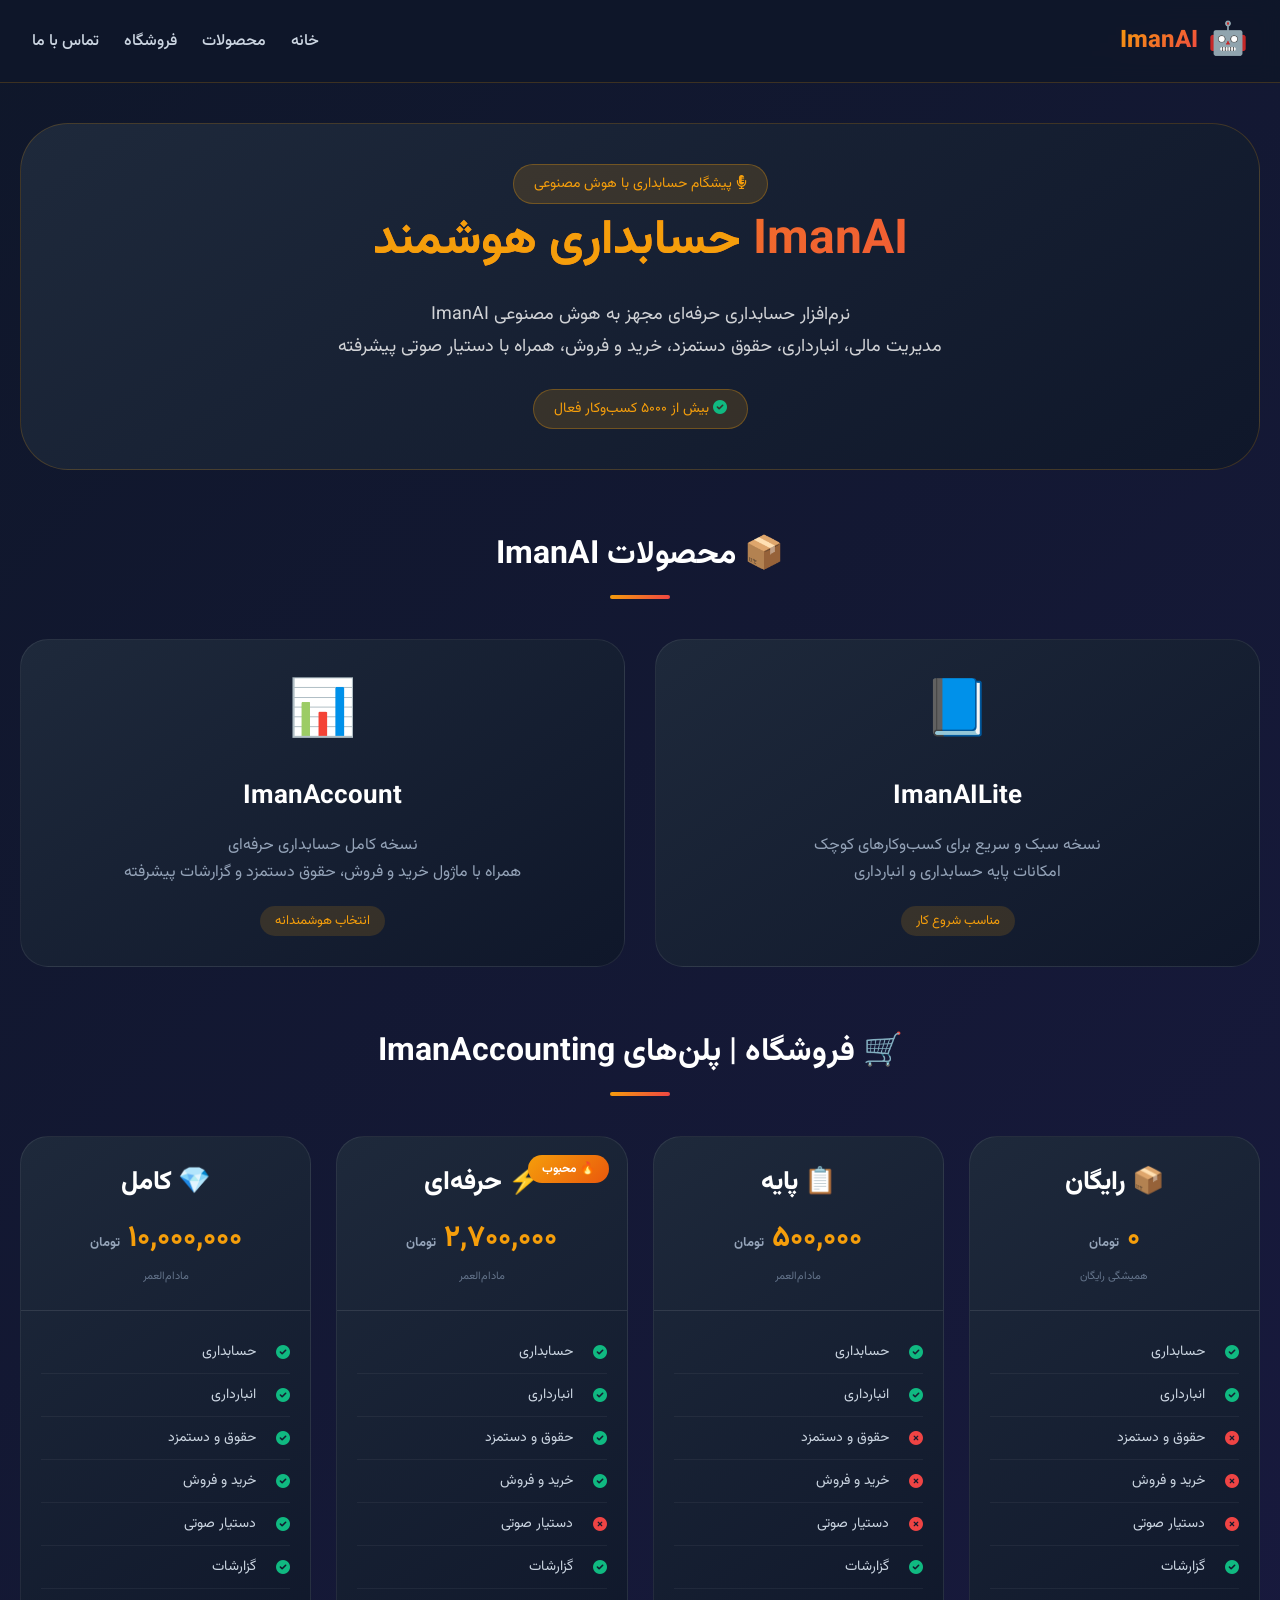
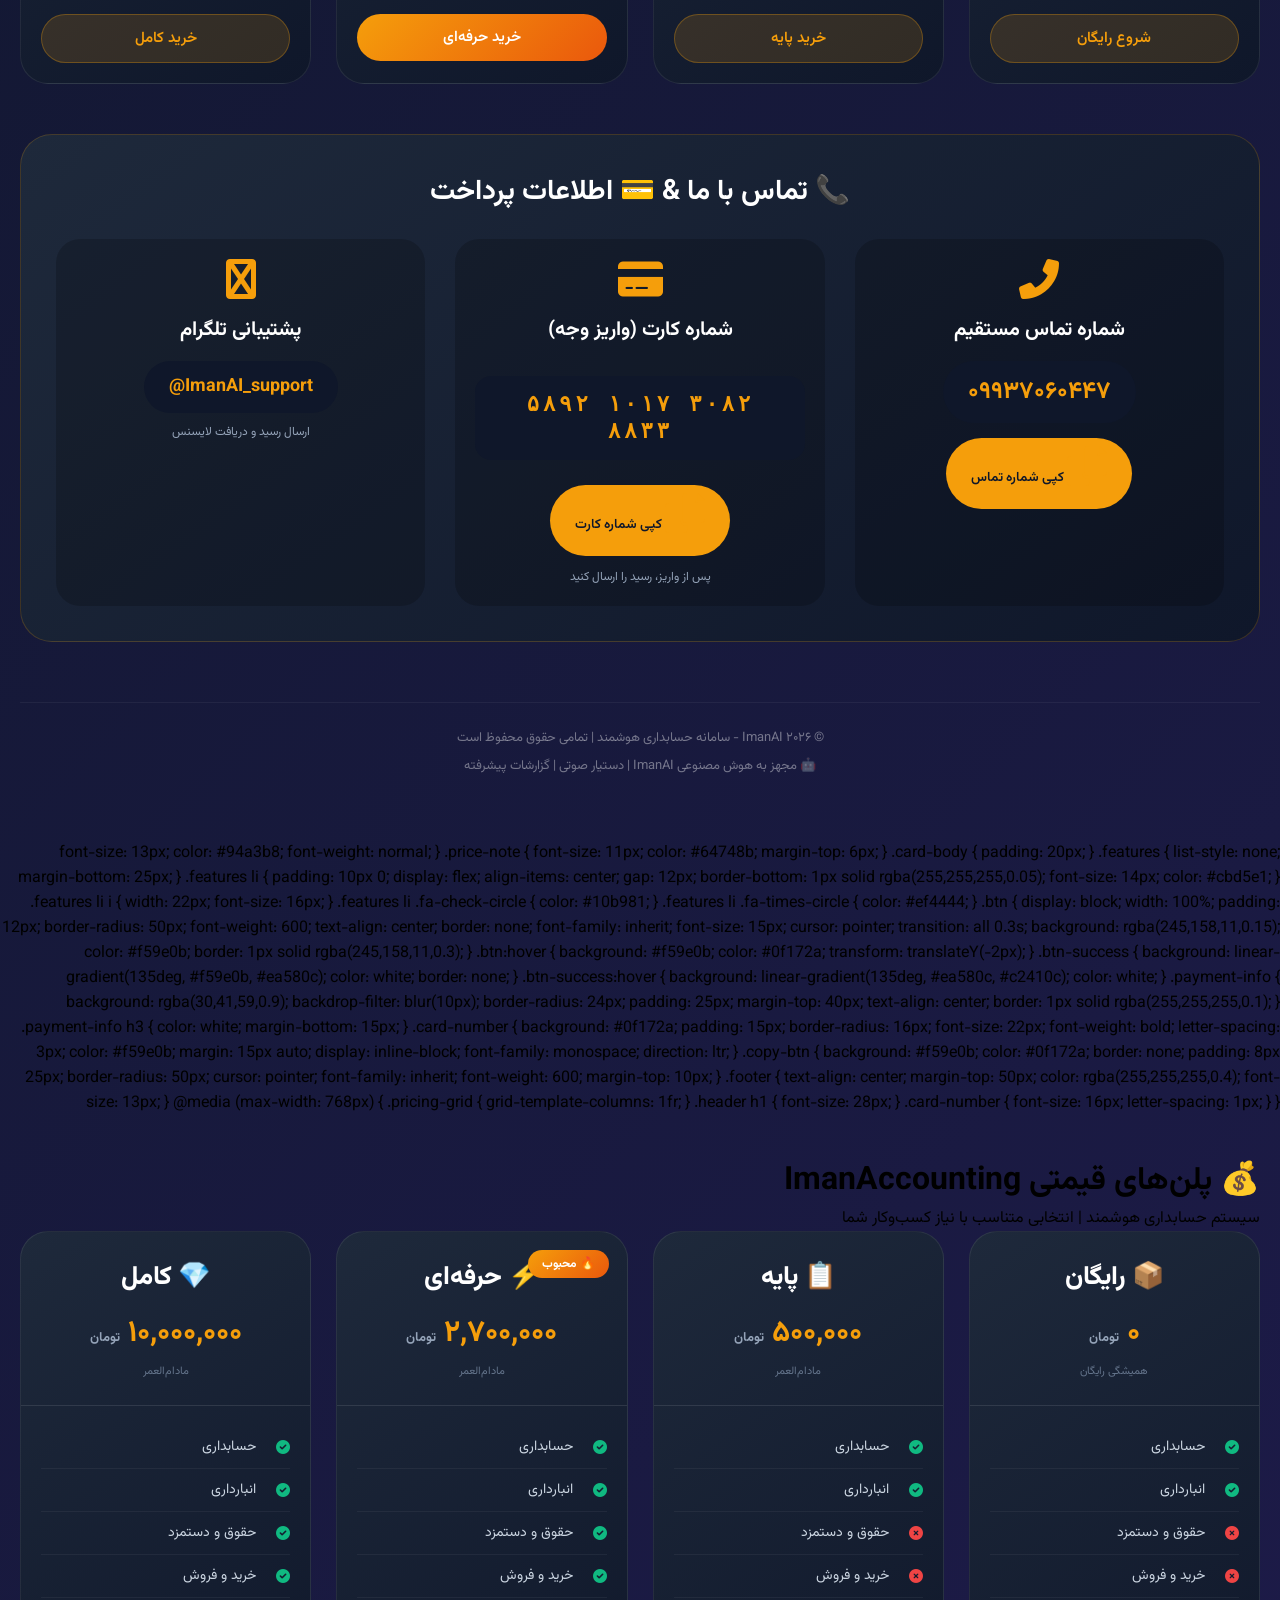
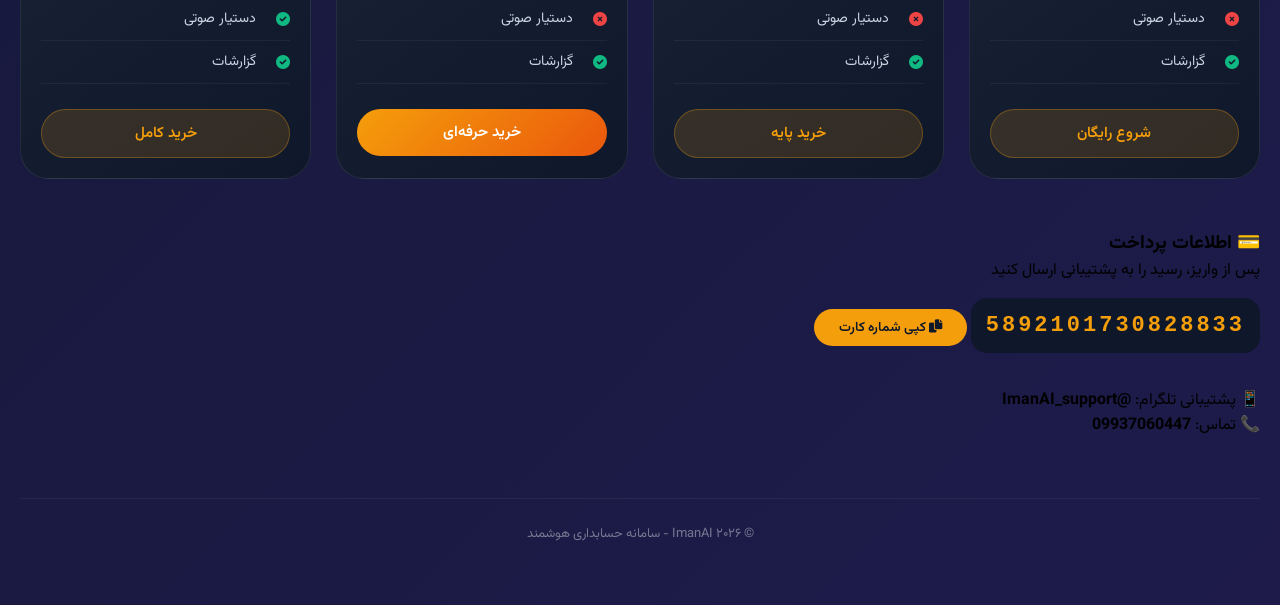
==== docs/index.html @ b2398c93 "Update index.html Signed-off-by: neonpresents01-beep <neonpresents01@gmail.com>" ====
<!DOCTYPE html>
<html lang="fa" dir="rtl">
<head>
    <meta charset="UTF-8">
    <meta name="viewport" content="width=device-width, initial-scale=1.0, user-scalable=yes">
    <title>ImanAI | حسابداری هوشمند با هوش مصنوعی</title>
    <link href="https://fonts.googleapis.com/css2?family=Vazirmatn:wght@300;400;500;700;900&display=swap" rel="stylesheet">
    <link rel="stylesheet" href="https://cdnjs.cloudflare.com/ajax/libs/font-awesome/6.0.0/css/all.min.css">
    <style>
        * {
            margin: 0;
            padding: 0;
            box-sizing: border-box;
        }

        body {
            font-family: 'Vazirmatn', sans-serif;
            background: linear-gradient(135deg, #0f172a 0%, #1e1b4b 100%);
            min-height: 100vh;
            padding: 0;
        }

        /* نوار ناوبری */
        .navbar {
            background: rgba(15, 23, 42, 0.95);
            backdrop-filter: blur(10px);
            padding: 16px 32px;
            position: sticky;
            top: 0;
            z-index: 1000;
            border-bottom: 1px solid rgba(245, 158, 11, 0.2);
        }

        .nav-container {
            max-width: 1300px;
            margin: 0 auto;
            display: flex;
            justify-content: space-between;
            align-items: center;
            flex-wrap: wrap;
            gap: 15px;
        }

        .logo-area {
            display: flex;
            align-items: center;
            gap: 10px;
        }

        .logo-icon {
            font-size: 32px;
        }

        .logo-text {
            font-size: 24px;
            font-weight: 800;
            background: linear-gradient(135deg, #f59e0b, #ef4444);
            -webkit-background-clip: text;
            background-clip: text;
            color: transparent;
        }

        .nav-links {
            display: flex;
            gap: 25px;
            flex-wrap: wrap;
        }

        .nav-links a {
            color: #cbd5e1;
            text-decoration: none;
            font-weight: 500;
            transition: 0.3s;
        }

        .nav-links a:hover {
            color: #f59e0b;
        }

        .container {
            max-width: 1300px;
            margin: 0 auto;
            padding: 40px 20px;
        }

        /* بخش معرفی */
        .hero {
            text-align: center;
            margin-bottom: 60px;
            padding: 40px 20px;
            background: linear-gradient(145deg, #1e293b, #0f172a);
            border-radius: 48px;
            border: 1px solid rgba(245, 158, 11, 0.2);
        }

        .hero h1 {
            font-size: 48px;
            background: linear-gradient(135deg, #f59e0b, #ef4444);
            -webkit-background-clip: text;
            background-clip: text;
            color: transparent;
            margin-bottom: 20px;
        }

        .hero p {
            color: rgba(255,255,255,0.8);
            font-size: 18px;
            max-width: 700px;
            margin: 0 auto 25px;
            line-height: 1.8;
        }

        .hero-badge {
            display: inline-block;
            background: rgba(245, 158, 11, 0.15);
            padding: 8px 20px;
            border-radius: 50px;
            color: #f59e0b;
            font-size: 14px;
            border: 1px solid rgba(245, 158, 11, 0.3);
        }

        /* عنوان بخش‌ها */
        .section-title {
            text-align: center;
            font-size: 32px;
            color: white;
            margin-bottom: 40px;
            position: relative;
        }

        .section-title:after {
            content: '';
            display: block;
            width: 60px;
            height: 4px;
            background: linear-gradient(135deg, #f59e0b, #ef4444);
            margin: 15px auto 0;
            border-radius: 4px;
        }

        /* محصولات */
        .products-grid {
            display: grid;
            grid-template-columns: repeat(auto-fit, minmax(300px, 1fr));
            gap: 30px;
            margin-bottom: 60px;
        }

        .product-card {
            background: linear-gradient(145deg, #1e293b, #0f172a);
            border-radius: 28px;
            padding: 30px;
            text-align: center;
            border: 1px solid rgba(255,255,255,0.08);
            transition: 0.3s;
        }

        .product-card:hover {
            transform: translateY(-5px);
            border-color: rgba(245, 158, 11, 0.3);
        }

        .product-icon {
            font-size: 55px;
            margin-bottom: 20px;
        }

        .product-card h3 {
            font-size: 26px;
            color: white;
            margin-bottom: 15px;
        }

        .product-card p {
            color: #94a3b8;
            line-height: 1.7;
            margin-bottom: 20px;
        }

        .product-tag {
            display: inline-block;
            background: rgba(245, 158, 11, 0.15);
            padding: 5px 15px;
            border-radius: 50px;
            color: #f59e0b;
            font-size: 13px;
        }

        /* پلن‌های فروشگاه */
        .pricing-grid {
            display: grid;
            grid-template-columns: repeat(auto-fit, minmax(260px, 1fr));
            gap: 25px;
            margin-bottom: 50px;
        }

        .pricing-card {
            background: linear-gradient(145deg, #1e293b, #0f172a);
            border-radius: 28px;
            overflow: hidden;
            transition: all 0.3s ease;
            border: 1px solid rgba(255,255,255,0.08);
            position: relative;
        }

        .pricing-card:hover {
            transform: translateY(-8px);
            border-color: rgba(245,158,11,0.4);
        }

        .popular-badge {
            position: absolute;
            top: 18px;
            right: 18px;
            background: linear-gradient(135deg, #f59e0b, #ea580c);
            color: white;
            padding: 5px 14px;
            border-radius: 50px;
            font-size: 12px;
            font-weight: bold;
        }

        .card-header {
            padding: 25px 20px;
            text-align: center;
            border-bottom: 1px solid rgba(255,255,255,0.1);
        }

        .card-header h3 {
            font-size: 26px;
            font-weight: 800;
            color: white;
            margin-bottom: 12px;
        }

        .price {
            font-size: 30px;
            font-weight: bold;
            color: #f59e0b;
        }

        .price small {
            font-size: 13px;
            color: #94a3b8;
        }

        .price-note {
            font-size: 11px;
            color: #64748b;
            margin-top: 6px;
        }

        .card-body {
            padding: 20px;
        }

        .features {
            list-style: none;
            margin-bottom: 25px;
        }

        .features li {
            padding: 10px 0;
            display: flex;
            align-items: center;
            gap: 12px;
            border-bottom: 1px solid rgba(255,255,255,0.05);
            font-size: 14px;
            color: #cbd5e1;
        }

        .features li i {
            width: 22px;
        }

        .fa-check-circle {
            color: #10b981;
        }

        .fa-times-circle {
            color: #ef4444;
        }

        .btn {
            display: block;
            width: 100%;
            padding: 12px;
            border-radius: 50px;
            font-weight: 600;
            text-align: center;
            border: none;
            font-family: inherit;
            font-size: 15px;
            cursor: pointer;
            transition: all 0.3s;
            background: rgba(245,158,11,0.15);
            color: #f59e0b;
            border: 1px solid rgba(245,158,11,0.3);
        }

        .btn:hover {
            background: #f59e0b;
            color: #0f172a;
        }

        .btn-success {
            background: linear-gradient(135deg, #f59e0b, #ea580c);
            color: white;
            border: none;
        }

        .btn-success:hover {
            background: linear-gradient(135deg, #ea580c, #c2410c);
        }

        /* اطلاعات تماس و پرداخت */
        .contact-payment {
            background: linear-gradient(145deg, #1e293b, #0f172a);
            border-radius: 32px;
            padding: 35px;
            margin-top: 40px;
            border: 1px solid rgba(245, 158, 11, 0.2);
        }

        .contact-payment h3 {
            color: white;
            text-align: center;
            font-size: 28px;
            margin-bottom: 25px;
        }

        .info-wrapper {
            display: grid;
            grid-template-columns: repeat(auto-fit, minmax(280px, 1fr));
            gap: 30px;
        }

        .info-box {
            text-align: center;
            padding: 20px;
            background: rgba(0,0,0,0.2);
            border-radius: 24px;
        }

        .info-box i {
            font-size: 40px;
            color: #f59e0b;
            margin-bottom: 15px;
        }

        .info-box h4 {
            color: white;
            margin-bottom: 15px;
            font-size: 20px;
        }

        .card-number {
            background: #0f172a;
            padding: 15px;
            border-radius: 16px;
            font-size: 22px;
            font-weight: bold;
            letter-spacing: 3px;
            color: #f59e0b;
            margin: 15px auto;
            display: inline-block;
            font-family: monospace;
            direction: ltr;
        }

        .copy-btn {
            background: #f59e0b;
            color: #0f172a;
            border: none;
            padding: 8px 25px;
            border-radius: 50px;
            cursor: pointer;
            font-family: inherit;
            font-weight: 600;
            margin-top: 10px;
        }

        .phone-number {
            font-size: 24px;
            font-weight: bold;
            color: #f59e0b;
            direction: ltr;
            display: inline-block;
            background: #0f172a;
            padding: 12px 25px;
            border-radius: 50px;
        }

        .footer {
            text-align: center;
            margin-top: 60px;
            padding: 25px;
            color: rgba(255,255,255,0.4);
            font-size: 13px;
            border-top: 1px solid rgba(255,255,255,0.05);
        }

        @media (max-width: 768px) {
            .nav-container {
                flex-direction: column;
            }
            .hero h1 {
                font-size: 32px;
            }
            .section-title {
                font-size: 26px;
            }
            .card-number {
                font-size: 16px;
                letter-spacing: 1px;
            }
            .phone-number {
                font-size: 18px;
            }
        }
    </style>
</head>
<body>

<!-- نوار ناوبری -->
<div class="navbar">
    <div class="nav-container">
        <div class="logo-area">
            <span class="logo-icon">🤖</span>
            <span class="logo-text">ImanAI</span>
        </div>
        <div class="nav-links">
            <a href="#home">خانه</a>
            <a href="#products">محصولات</a>
            <a href="#shop">فروشگاه</a>
            <a href="#contact">تماس با ما</a>
        </div>
    </div>
</div>

<div class="container" id="home">
    <!-- بخش معرفی برنامه -->
    <div class="hero">
        <div class="hero-badge">
            <i class="fas fa-microphone-alt"></i> پیشگام حسابداری با هوش مصنوعی
        </div>
        <h1>ImanAI <span style="color:#f59e0b;">حسابداری هوشمند</span></h1>
        <p>نرم‌افزار حسابداری حرفه‌ای مجهز به هوش مصنوعی ImanAI<br>
        مدیریت مالی، انبارداری، حقوق دستمزد، خرید و فروش، همراه با دستیار صوتی پیشرفته</p>
        <div class="hero-badge">
            <i class="fas fa-check-circle"></i> بیش از ۵۰۰۰ کسب‌وکار فعال
        </div>
    </div>

    <!-- بخش محصولات (کتابخانه‌ها) -->
    <div id="products">
        <h2 class="section-title">📦 محصولات ImanAI</h2>
        <div class="products-grid">
            <div class="product-card">
                <div class="product-icon">📘</div>
                <h3>ImanAILite</h3>
                <p>نسخه سبک و سریع برای کسب‌وکارهای کوچک<br>
                امکانات پایه حسابداری و انبارداری</p>
                <span class="product-tag">مناسب شروع کار</span>
            </div>
            <div class="product-card">
                <div class="product-icon">📊</div>
                <h3>ImanAccount</h3>
                <p>نسخه کامل حسابداری حرفه‌ای<br>
                همراه با ماژول خرید و فروش، حقوق دستمزد و گزارشات پیشرفته</p>
                <span class="product-tag">انتخاب هوشمندانه</span>
            </div>
        </div>
    </div>

    <!-- فروشگاه پلن‌های اپلیکیشن حسابداری -->
    <div id="shop">
        <h2 class="section-title">🛒 فروشگاه | پلن‌های ImanAccounting</h2>
        <div class="pricing-grid">
            <!-- پلن رایگان -->
            <div class="pricing-card">
                <div class="card-header">
                    <h3>📦 رایگان</h3>
                    <div class="price">۰ <small>تومان</small></div>
                    <div class="price-note">همیشگی رایگان</div>
                </div>
                <div class="card-body">
                    <ul class="features">
                        <li><i class="fas fa-check-circle"></i> حسابداری</li>
                        <li><i class="fas fa-check-circle"></i> انبارداری</li>
                        <li><i class="fas fa-times-circle"></i> حقوق و دستمزد</li>
                        <li><i class="fas fa-times-circle"></i> خرید و فروش</li>
                        <li><i class="fas fa-times-circle"></i> دستیار صوتی</li>
                        <li><i class="fas fa-check-circle"></i> گزارشات</li>
                    </ul>
                    <button class="btn" onclick="downloadTrial()">شروع رایگان</button>
                </div>
            </div>

            <!-- پلن پایه -->
            <div class="pricing-card">
                <div class="card-header">
                    <h3>📋 پایه</h3>
                    <div class="price">۵۰۰,۰۰۰ <small>تومان</small></div>
                    <div class="price-note">مادام‌العمر</div>
                </div>
                <div class="card-body">
                    <ul class="features">
                        <li><i class="fas fa-check-circle"></i> حسابداری</li>
                        <li><i class="fas fa-check-circle"></i> انبارداری</li>
                        <li><i class="fas fa-times-circle"></i> حقوق و دستمزد</li>
                        <li><i class="fas fa-times-circle"></i> خرید و فروش</li>
                        <li><i class="fas fa-times-circle"></i> دستیار صوتی</li>
                        <li><i class="fas fa-check-circle"></i> گزارشات</li>
                    </ul>
                    <button class="btn" onclick="showPayment('پایه', 500000)">خرید پایه</button>
                </div>
            </div>

            <!-- پلن حرفه‌ای (محبوب) -->
            <div class="pricing-card">
                <div class="popular-badge">🔥 محبوب</div>
                <div class="card-header">
                    <h3>⚡ حرفه‌ای</h3>
                    <div class="price">۲,۷۰۰,۰۰۰ <small>تومان</small></div>
                    <div class="price-note">مادام‌العمر</div>
                </div>
                <div class="card-body">
                    <ul class="features">
                        <li><i class="fas fa-check-circle"></i> حسابداری</li>
                        <li><i class="fas fa-check-circle"></i> انبارداری</li>
                        <li><i class="fas fa-check-circle"></i> حقوق و دستمزد</li>
                        <li><i class="fas fa-check-circle"></i> خرید و فروش</li>
                        <li><i class="fas fa-times-circle"></i> دستیار صوتی</li>
                        <li><i class="fas fa-check-circle"></i> گزارشات</li>
                    </ul>
                    <button class="btn btn-success" onclick="showPayment('حرفه‌ای', 2700000)">خرید حرفه‌ای</button>
                </div>
            </div>

            <!-- پلن کامل -->
            <div class="pricing-card">
                <div class="card-header">
                    <h3>💎 کامل</h3>
                    <div class="price">۱۰,۰۰۰,۰۰۰ <small>تومان</small></div>
                    <div class="price-note">مادام‌العمر</div>
                </div>
                <div class="card-body">
                    <ul class="features">
                        <li><i class="fas fa-check-circle"></i> حسابداری</li>
                        <li><i class="fas fa-check-circle"></i> انبارداری</li>
                        <li><i class="fas fa-check-circle"></i> حقوق و دستمزد</li>
                        <li><i class="fas fa-check-circle"></i> خرید و فروش</li>
                        <li><i class="fas fa-check-circle"></i> دستیار صوتی</li>
                        <li><i class="fas fa-check-circle"></i> گزارشات</li>
                    </ul>
                    <button class="btn" onclick="showPayment('کامل', 10000000)">خرید کامل</button>
                </div>
            </div>
        </div>
    </div>

    <!-- اطلاعات تماس و پرداخت با شماره کارت و شماره تماس شخصی -->
    <div id="contact">
        <div class="contact-payment">
            <h3>📞 تماس با ما & 💳 اطلاعات پرداخت</h3>
            <div class="info-wrapper">
                <div class="info-box">
                    <i class="fas fa-phone-alt"></i>
                    <h4>شماره تماس مستقیم</h4>
                    <div class="phone-number" id="phoneNumber">۰۹۹۳۷۰۶۰۴۴۷</div>
                    <button class="copy-btn" onclick="copyPhoneNumber()" style="margin-top: 15px;">
                        <i class="fas fa-copy"></i> کپی شماره تماس
                    </button>
                </div>
                <div class="info-box">
                    <i class="fas fa-credit-card"></i>
                    <h4>شماره کارت (واریز وجه)</h4>
                    <div class="card-number" id="cardNumber">۵۸۹۲ ۱۰۱۷ ۳۰۸۲ ۸۸۳۳</div>
                    <button class="copy-btn" onclick="copyCardNumber()">
                        <i class="fas fa-copy"></i> کپی شماره کارت
                    </button>
                    <p style="color:#94a3b8; font-size:12px; margin-top:12px;">پس از واریز، رسید را ارسال کنید</p>
                </div>
                <div class="info-box">
                    <i class="fas fa-telegram-plane"></i>
                    <h4>پشتیبانی تلگرام</h4>
                    <div class="phone-number" style="font-size: 18px;">@ImanAI_support</div>
                    <p style="color:#94a3b8; font-size:12px; margin-top:10px;">ارسال رسید و دریافت لایسنس</p>
                </div>
            </div>
        </div>
    </div>

    <div class="footer">
        <p>© ۲۰۲۶ ImanAI - سامانه حسابداری هوشمند | تمامی حقوق محفوظ است</p>
        <p style="margin-top: 8px;">🤖 مجهز به هوش مصنوعی ImanAI | دستیار صوتی | گزارشات پیشرفته</p>
    </div>
</div>

<script>
    function copyCardNumber() {
        const cardNumber = document.getElementById('cardNumber').innerText.replace(/\s/g, '');
        navigator.clipboard.writeText(cardNumber);
        alert('✅ شماره کارت ۵۸۹۲۱۰۱۷۳۰۸۲۸۸۳۳ کپی شد!');
    }

    function copyPhoneNumber() {
        const phone = document.getElementById('phoneNumber').innerText;
        navigator.clipboard.writeText(phone);
        alert('✅ شماره تماس ' + phone + ' کپی شد!');
    }

    function downloadTrial() {
        window.open('https://my.files.ir/drive/s/hEKToky72v4EhInnxAIKgup68POjNl', '_blank');
        alert('📥 دانلود نسخه رایگان ImanAccounting آغاز شد.\nحسابداری + انبارداری + گزارشات فعال است.');
    }

    function showPayment(plan, amount) {
        alert(`💰 خرید پلن ${plan}\n\nمبلغ قابل پرداخت: ${amount.toLocaleString()} تومان\n\n📋 مراحل:\n1. واریز به شماره کارت 5892101730828833\n2. ارسال رسید به @ImanAI_support\n3. دریافت لایسنس و فعال‌سازی\n\n📞 پشتیبانی: 09937060447`);
    }
</script>
</body>
</html>            font-size: 13px;
            color: #94a3b8;
            font-weight: normal;
        }

        .price-note {
            font-size: 11px;
            color: #64748b;
            margin-top: 6px;
        }

        .card-body {
            padding: 20px;
        }

        .features {
            list-style: none;
            margin-bottom: 25px;
        }

        .features li {
            padding: 10px 0;
            display: flex;
            align-items: center;
            gap: 12px;
            border-bottom: 1px solid rgba(255,255,255,0.05);
            font-size: 14px;
            color: #cbd5e1;
        }

        .features li i {
            width: 22px;
            font-size: 16px;
        }

        .features li .fa-check-circle {
            color: #10b981;
        }

        .features li .fa-times-circle {
            color: #ef4444;
        }

        .btn {
            display: block;
            width: 100%;
            padding: 12px;
            border-radius: 50px;
            font-weight: 600;
            text-align: center;
            border: none;
            font-family: inherit;
            font-size: 15px;
            cursor: pointer;
            transition: all 0.3s;
            background: rgba(245,158,11,0.15);
            color: #f59e0b;
            border: 1px solid rgba(245,158,11,0.3);
        }

        .btn:hover {
            background: #f59e0b;
            color: #0f172a;
            transform: translateY(-2px);
        }

        .btn-success {
            background: linear-gradient(135deg, #f59e0b, #ea580c);
            color: white;
            border: none;
        }

        .btn-success:hover {
            background: linear-gradient(135deg, #ea580c, #c2410c);
            color: white;
        }

        .payment-info {
            background: rgba(30,41,59,0.9);
            backdrop-filter: blur(10px);
            border-radius: 24px;
            padding: 25px;
            margin-top: 40px;
            text-align: center;
            border: 1px solid rgba(255,255,255,0.1);
        }

        .payment-info h3 {
            color: white;
            margin-bottom: 15px;
        }

        .card-number {
            background: #0f172a;
            padding: 15px;
            border-radius: 16px;
            font-size: 22px;
            font-weight: bold;
            letter-spacing: 3px;
            color: #f59e0b;
            margin: 15px auto;
            display: inline-block;
            font-family: monospace;
            direction: ltr;
        }

        .copy-btn {
            background: #f59e0b;
            color: #0f172a;
            border: none;
            padding: 8px 25px;
            border-radius: 50px;
            cursor: pointer;
            font-family: inherit;
            font-weight: 600;
            margin-top: 10px;
        }

        .footer {
            text-align: center;
            margin-top: 50px;
            color: rgba(255,255,255,0.4);
            font-size: 13px;
        }

        @media (max-width: 768px) {
            .pricing-grid {
                grid-template-columns: 1fr;
            }
            .header h1 {
                font-size: 28px;
            }
            .card-number {
                font-size: 16px;
                letter-spacing: 1px;
            }
        }
    </style>
</head>
<body>
<div class="container">
    <div class="header">
        <h1>💰 پلن‌های قیمتی ImanAccounting</h1>
        <p>سیستم حسابداری هوشمند | انتخابی متناسب با نیاز کسب‌وکار شما</p>
    </div>

    <div class="pricing-grid">
        <!-- پلن رایگان -->
        <div class="pricing-card">
            <div class="card-header">
                <h3>📦 رایگان</h3>
                <div class="price">۰ <small>تومان</small></div>
                <div class="price-note">همیشگی رایگان</div>
            </div>
            <div class="card-body">
                <ul class="features">
                    <li><i class="fas fa-check-circle"></i> حسابداری</li>
                    <li><i class="fas fa-check-circle"></i> انبارداری</li>
                    <li><i class="fas fa-times-circle"></i> حقوق و دستمزد</li>
                    <li><i class="fas fa-times-circle"></i> خرید و فروش</li>
                    <li><i class="fas fa-times-circle"></i> دستیار صوتی</li>
                    <li><i class="fas fa-check-circle"></i> گزارشات</li>
                </ul>
                <button class="btn" onclick="downloadTrial()">شروع رایگان</button>
            </div>
        </div>

        <!-- پلن پایه -->
        <div class="pricing-card">
            <div class="card-header">
                <h3>📋 پایه</h3>
                <div class="price">۵۰۰,۰۰۰ <small>تومان</small></div>
                <div class="price-note">مادام‌العمر</div>
            </div>
            <div class="card-body">
                <ul class="features">
                    <li><i class="fas fa-check-circle"></i> حسابداری</li>
                    <li><i class="fas fa-check-circle"></i> انبارداری</li>
                    <li><i class="fas fa-times-circle"></i> حقوق و دستمزد</li>
                    <li><i class="fas fa-times-circle"></i> خرید و فروش</li>
                    <li><i class="fas fa-times-circle"></i> دستیار صوتی</li>
                    <li><i class="fas fa-check-circle"></i> گزارشات</li>
                </ul>
                <button class="btn" onclick="showPayment('پایه', 500000)">خرید پایه</button>
            </div>
        </div>

        <!-- پلن حرفه ای (محبوب) - قیمت 2,700,000 -->
        <div class="pricing-card">
            <div class="popular-badge">🔥 محبوب</div>
            <div class="card-header">
                <h3>⚡ حرفه‌ای</h3>
                <div class="price">۲,۷۰۰,۰۰۰ <small>تومان</small></div>
                <div class="price-note">مادام‌العمر</div>
            </div>
            <div class="card-body">
                <ul class="features">
                    <li><i class="fas fa-check-circle"></i> حسابداری</li>
                    <li><i class="fas fa-check-circle"></i> انبارداری</li>
                    <li><i class="fas fa-check-circle"></i> حقوق و دستمزد</li>
                    <li><i class="fas fa-check-circle"></i> خرید و فروش</li>
                    <li><i class="fas fa-times-circle"></i> دستیار صوتی</li>
                    <li><i class="fas fa-check-circle"></i> گزارشات</li>
                </ul>
                <button class="btn btn-success" onclick="showPayment('حرفه‌ای', 2700000)">خرید حرفه‌ای</button>
            </div>
        </div>

        <!-- پلن کامل - قیمت 10,000,000 -->
        <div class="pricing-card">
            <div class="card-header">
                <h3>💎 کامل</h3>
                <div class="price">۱۰,۰۰۰,۰۰۰ <small>تومان</small></div>
                <div class="price-note">مادام‌العمر</div>
            </div>
            <div class="card-body">
                <ul class="features">
                    <li><i class="fas fa-check-circle"></i> حسابداری</li>
                    <li><i class="fas fa-check-circle"></i> انبارداری</li>
                    <li><i class="fas fa-check-circle"></i> حقوق و دستمزد</li>
                    <li><i class="fas fa-check-circle"></i> خرید و فروش</li>
                    <li><i class="fas fa-check-circle"></i> دستیار صوتی</li>
                    <li><i class="fas fa-check-circle"></i> گزارشات</li>
                </ul>
                <button class="btn" onclick="showPayment('کامل', 10000000)">خرید کامل</button>
            </div>
        </div>
    </div>

    <div class="payment-info">
        <h3>💳 اطلاعات پرداخت</h3>
        <p>پس از واریز، رسید را به پشتیبانی ارسال کنید</p>
        <div class="card-number" id="cardNumber">5892101730828833</div>
        <button class="copy-btn" onclick="copyCardNumber()">
            <i class="fas fa-copy"></i> کپی شماره کارت
        </button>
        <div style="margin-top: 20px;">
            <p>📱 پشتیبانی تلگرام: <strong>@ImanAI_support</strong></p>
            <p>📞 تماس: <strong>09937060447</strong></p>
        </div>
    </div>

    <div class="footer">
        <p>© ۲۰۲۶ ImanAI - سامانه حسابداری هوشمند</p>
    </div>
</div>

<script>
    function copyCardNumber() {
        const cardNumber = document.getElementById('cardNumber').innerText.replace(/\s/g, '');
        navigator.clipboard.writeText(cardNumber);
        alert('✅ شماره کارت کپی شد!');
    }

    function downloadTrial() {
        window.open('https://my.files.ir/drive/s/hEKToky72v4EhInnxAIKgup68POjNl', '_blank');
        alert('📥 دانلود نسخه رایگان آغاز شد.\nحسابداری + انبارداری + گزارشات فعال است.');
    }

    function showPayment(plan, amount) {
        alert(`💰 خرید پلن ${plan}\n\nمبلغ قابل پرداخت: ${amount.toLocaleString()} تومان\n\n📋 مراحل:\n1. واریز به شماره کارت 5892101730828833\n2. ارسال رسید به @ImanAI_support\n3. دریافت لایسنس و فعال‌سازی\n\nپشتیبانی: 09937060447`);
    }
</script>
</body>
</html>
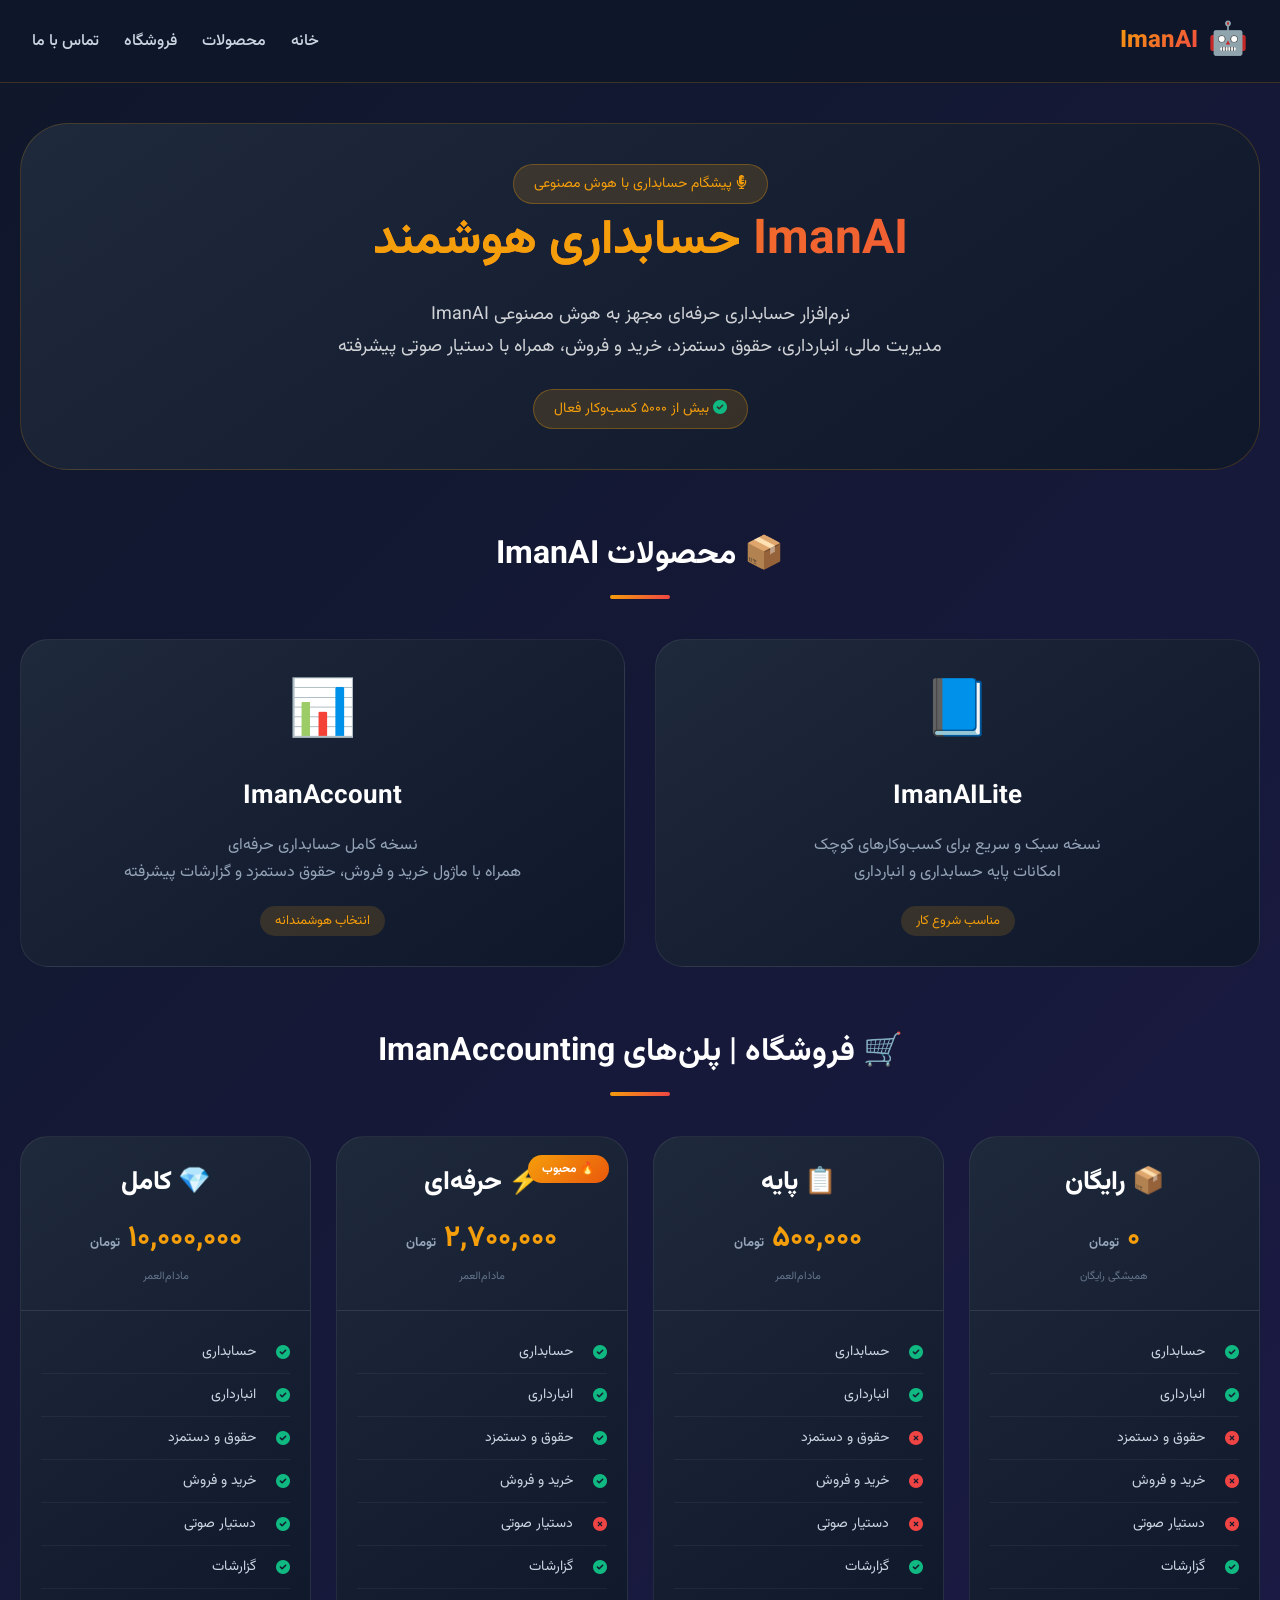
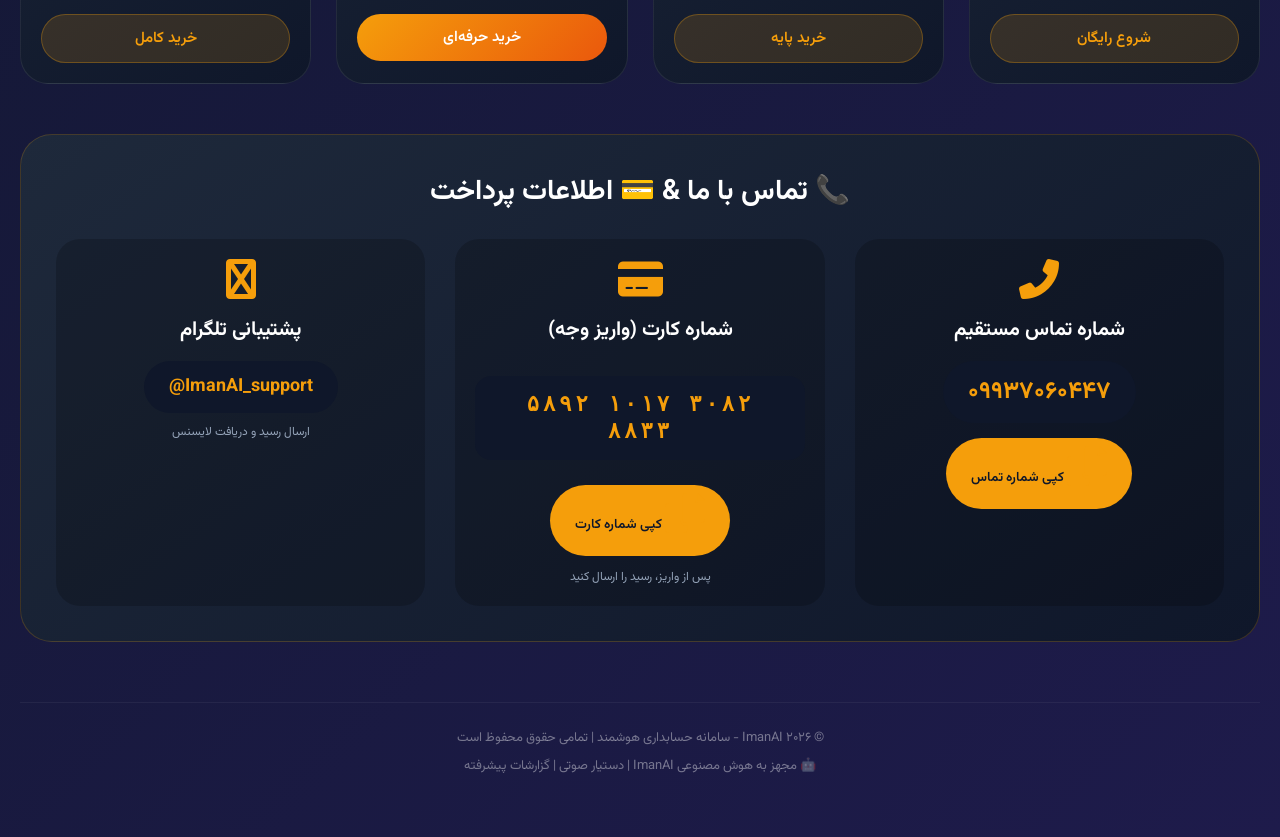
==== commit 3414c455: "Update index.html Signed-off-by: neonpresents01-beep <neonpresents01@gmail.com>" ====
--- a/docs/index.html
+++ b/docs/index.html
@@ -622,268 +622,5 @@
     }
 </script>
 </body>
-</html>            font-size: 13px;
-            color: #94a3b8;
-            font-weight: normal;
-        }
-
-        .price-note {
-            font-size: 11px;
-            color: #64748b;
-            margin-top: 6px;
-        }
-
-        .card-body {
-            padding: 20px;
-        }
-
-        .features {
-            list-style: none;
-            margin-bottom: 25px;
-        }
-
-        .features li {
-            padding: 10px 0;
-            display: flex;
-            align-items: center;
-            gap: 12px;
-            border-bottom: 1px solid rgba(255,255,255,0.05);
-            font-size: 14px;
-            color: #cbd5e1;
-        }
-
-        .features li i {
-            width: 22px;
-            font-size: 16px;
-        }
-
-        .features li .fa-check-circle {
-            color: #10b981;
-        }
-
-        .features li .fa-times-circle {
-            color: #ef4444;
-        }
-
-        .btn {
-            display: block;
-            width: 100%;
-            padding: 12px;
-            border-radius: 50px;
-            font-weight: 600;
-            text-align: center;
-            border: none;
-            font-family: inherit;
-            font-size: 15px;
-            cursor: pointer;
-            transition: all 0.3s;
-            background: rgba(245,158,11,0.15);
-            color: #f59e0b;
-            border: 1px solid rgba(245,158,11,0.3);
-        }
-
-        .btn:hover {
-            background: #f59e0b;
-            color: #0f172a;
-            transform: translateY(-2px);
-        }
-
-        .btn-success {
-            background: linear-gradient(135deg, #f59e0b, #ea580c);
-            color: white;
-            border: none;
-        }
-
-        .btn-success:hover {
-            background: linear-gradient(135deg, #ea580c, #c2410c);
-            color: white;
-        }
-
-        .payment-info {
-            background: rgba(30,41,59,0.9);
-            backdrop-filter: blur(10px);
-            border-radius: 24px;
-            padding: 25px;
-            margin-top: 40px;
-            text-align: center;
-            border: 1px solid rgba(255,255,255,0.1);
-        }
-
-        .payment-info h3 {
-            color: white;
-            margin-bottom: 15px;
-        }
-
-        .card-number {
-            background: #0f172a;
-            padding: 15px;
-            border-radius: 16px;
-            font-size: 22px;
-            font-weight: bold;
-            letter-spacing: 3px;
-            color: #f59e0b;
-            margin: 15px auto;
-            display: inline-block;
-            font-family: monospace;
-            direction: ltr;
-        }
-
-        .copy-btn {
-            background: #f59e0b;
-            color: #0f172a;
-            border: none;
-            padding: 8px 25px;
-            border-radius: 50px;
-            cursor: pointer;
-            font-family: inherit;
-            font-weight: 600;
-            margin-top: 10px;
-        }
-
-        .footer {
-            text-align: center;
-            margin-top: 50px;
-            color: rgba(255,255,255,0.4);
-            font-size: 13px;
-        }
-
-        @media (max-width: 768px) {
-            .pricing-grid {
-                grid-template-columns: 1fr;
-            }
-            .header h1 {
-                font-size: 28px;
-            }
-            .card-number {
-                font-size: 16px;
-                letter-spacing: 1px;
-            }
-        }
-    </style>
-</head>
-<body>
-<div class="container">
-    <div class="header">
-        <h1>💰 پلن‌های قیمتی ImanAccounting</h1>
-        <p>سیستم حسابداری هوشمند | انتخابی متناسب با نیاز کسب‌وکار شما</p>
-    </div>
-
-    <div class="pricing-grid">
-        <!-- پلن رایگان -->
-        <div class="pricing-card">
-            <div class="card-header">
-                <h3>📦 رایگان</h3>
-                <div class="price">۰ <small>تومان</small></div>
-                <div class="price-note">همیشگی رایگان</div>
-            </div>
-            <div class="card-body">
-                <ul class="features">
-                    <li><i class="fas fa-check-circle"></i> حسابداری</li>
-                    <li><i class="fas fa-check-circle"></i> انبارداری</li>
-                    <li><i class="fas fa-times-circle"></i> حقوق و دستمزد</li>
-                    <li><i class="fas fa-times-circle"></i> خرید و فروش</li>
-                    <li><i class="fas fa-times-circle"></i> دستیار صوتی</li>
-                    <li><i class="fas fa-check-circle"></i> گزارشات</li>
-                </ul>
-                <button class="btn" onclick="downloadTrial()">شروع رایگان</button>
-            </div>
-        </div>
-
-        <!-- پلن پایه -->
-        <div class="pricing-card">
-            <div class="card-header">
-                <h3>📋 پایه</h3>
-                <div class="price">۵۰۰,۰۰۰ <small>تومان</small></div>
-                <div class="price-note">مادام‌العمر</div>
-            </div>
-            <div class="card-body">
-                <ul class="features">
-                    <li><i class="fas fa-check-circle"></i> حسابداری</li>
-                    <li><i class="fas fa-check-circle"></i> انبارداری</li>
-                    <li><i class="fas fa-times-circle"></i> حقوق و دستمزد</li>
-                    <li><i class="fas fa-times-circle"></i> خرید و فروش</li>
-                    <li><i class="fas fa-times-circle"></i> دستیار صوتی</li>
-                    <li><i class="fas fa-check-circle"></i> گزارشات</li>
-                </ul>
-                <button class="btn" onclick="showPayment('پایه', 500000)">خرید پایه</button>
-            </div>
-        </div>
-
-        <!-- پلن حرفه ای (محبوب) - قیمت 2,700,000 -->
-        <div class="pricing-card">
-            <div class="popular-badge">🔥 محبوب</div>
-            <div class="card-header">
-                <h3>⚡ حرفه‌ای</h3>
-                <div class="price">۲,۷۰۰,۰۰۰ <small>تومان</small></div>
-                <div class="price-note">مادام‌العمر</div>
-            </div>
-            <div class="card-body">
-                <ul class="features">
-                    <li><i class="fas fa-check-circle"></i> حسابداری</li>
-                    <li><i class="fas fa-check-circle"></i> انبارداری</li>
-                    <li><i class="fas fa-check-circle"></i> حقوق و دستمزد</li>
-                    <li><i class="fas fa-check-circle"></i> خرید و فروش</li>
-                    <li><i class="fas fa-times-circle"></i> دستیار صوتی</li>
-                    <li><i class="fas fa-check-circle"></i> گزارشات</li>
-                </ul>
-                <button class="btn btn-success" onclick="showPayment('حرفه‌ای', 2700000)">خرید حرفه‌ای</button>
-            </div>
-        </div>
-
-        <!-- پلن کامل - قیمت 10,000,000 -->
-        <div class="pricing-card">
-            <div class="card-header">
-                <h3>💎 کامل</h3>
-                <div class="price">۱۰,۰۰۰,۰۰۰ <small>تومان</small></div>
-                <div class="price-note">مادام‌العمر</div>
-            </div>
-            <div class="card-body">
-                <ul class="features">
-                    <li><i class="fas fa-check-circle"></i> حسابداری</li>
-                    <li><i class="fas fa-check-circle"></i> انبارداری</li>
-                    <li><i class="fas fa-check-circle"></i> حقوق و دستمزد</li>
-                    <li><i class="fas fa-check-circle"></i> خرید و فروش</li>
-                    <li><i class="fas fa-check-circle"></i> دستیار صوتی</li>
-                    <li><i class="fas fa-check-circle"></i> گزارشات</li>
-                </ul>
-                <button class="btn" onclick="showPayment('کامل', 10000000)">خرید کامل</button>
-            </div>
-        </div>
-    </div>
-
-    <div class="payment-info">
-        <h3>💳 اطلاعات پرداخت</h3>
-        <p>پس از واریز، رسید را به پشتیبانی ارسال کنید</p>
-        <div class="card-number" id="cardNumber">5892101730828833</div>
-        <button class="copy-btn" onclick="copyCardNumber()">
-            <i class="fas fa-copy"></i> کپی شماره کارت
-        </button>
-        <div style="margin-top: 20px;">
-            <p>📱 پشتیبانی تلگرام: <strong>@ImanAI_support</strong></p>
-            <p>📞 تماس: <strong>09937060447</strong></p>
-        </div>
-    </div>
-
-    <div class="footer">
-        <p>© ۲۰۲۶ ImanAI - سامانه حسابداری هوشمند</p>
-    </div>
-</div>
-
-<script>
-    function copyCardNumber() {
-        const cardNumber = document.getElementById('cardNumber').innerText.replace(/\s/g, '');
-        navigator.clipboard.writeText(cardNumber);
-        alert('✅ شماره کارت کپی شد!');
-    }
-
-    function downloadTrial() {
-        window.open('https://my.files.ir/drive/s/hEKToky72v4EhInnxAIKgup68POjNl', '_blank');
-        alert('📥 دانلود نسخه رایگان آغاز شد.\nحسابداری + انبارداری + گزارشات فعال است.');
-    }
-
-    function showPayment(plan, amount) {
-        alert(`💰 خرید پلن ${plan}\n\nمبلغ قابل پرداخت: ${amount.toLocaleString()} تومان\n\n📋 مراحل:\n1. واریز به شماره کارت 5892101730828833\n2. ارسال رسید به @ImanAI_support\n3. دریافت لایسنس و فعال‌سازی\n\nپشتیبانی: 09937060447`);
-    }
-</script>
-</body>
-</html>
+</html>            
+        
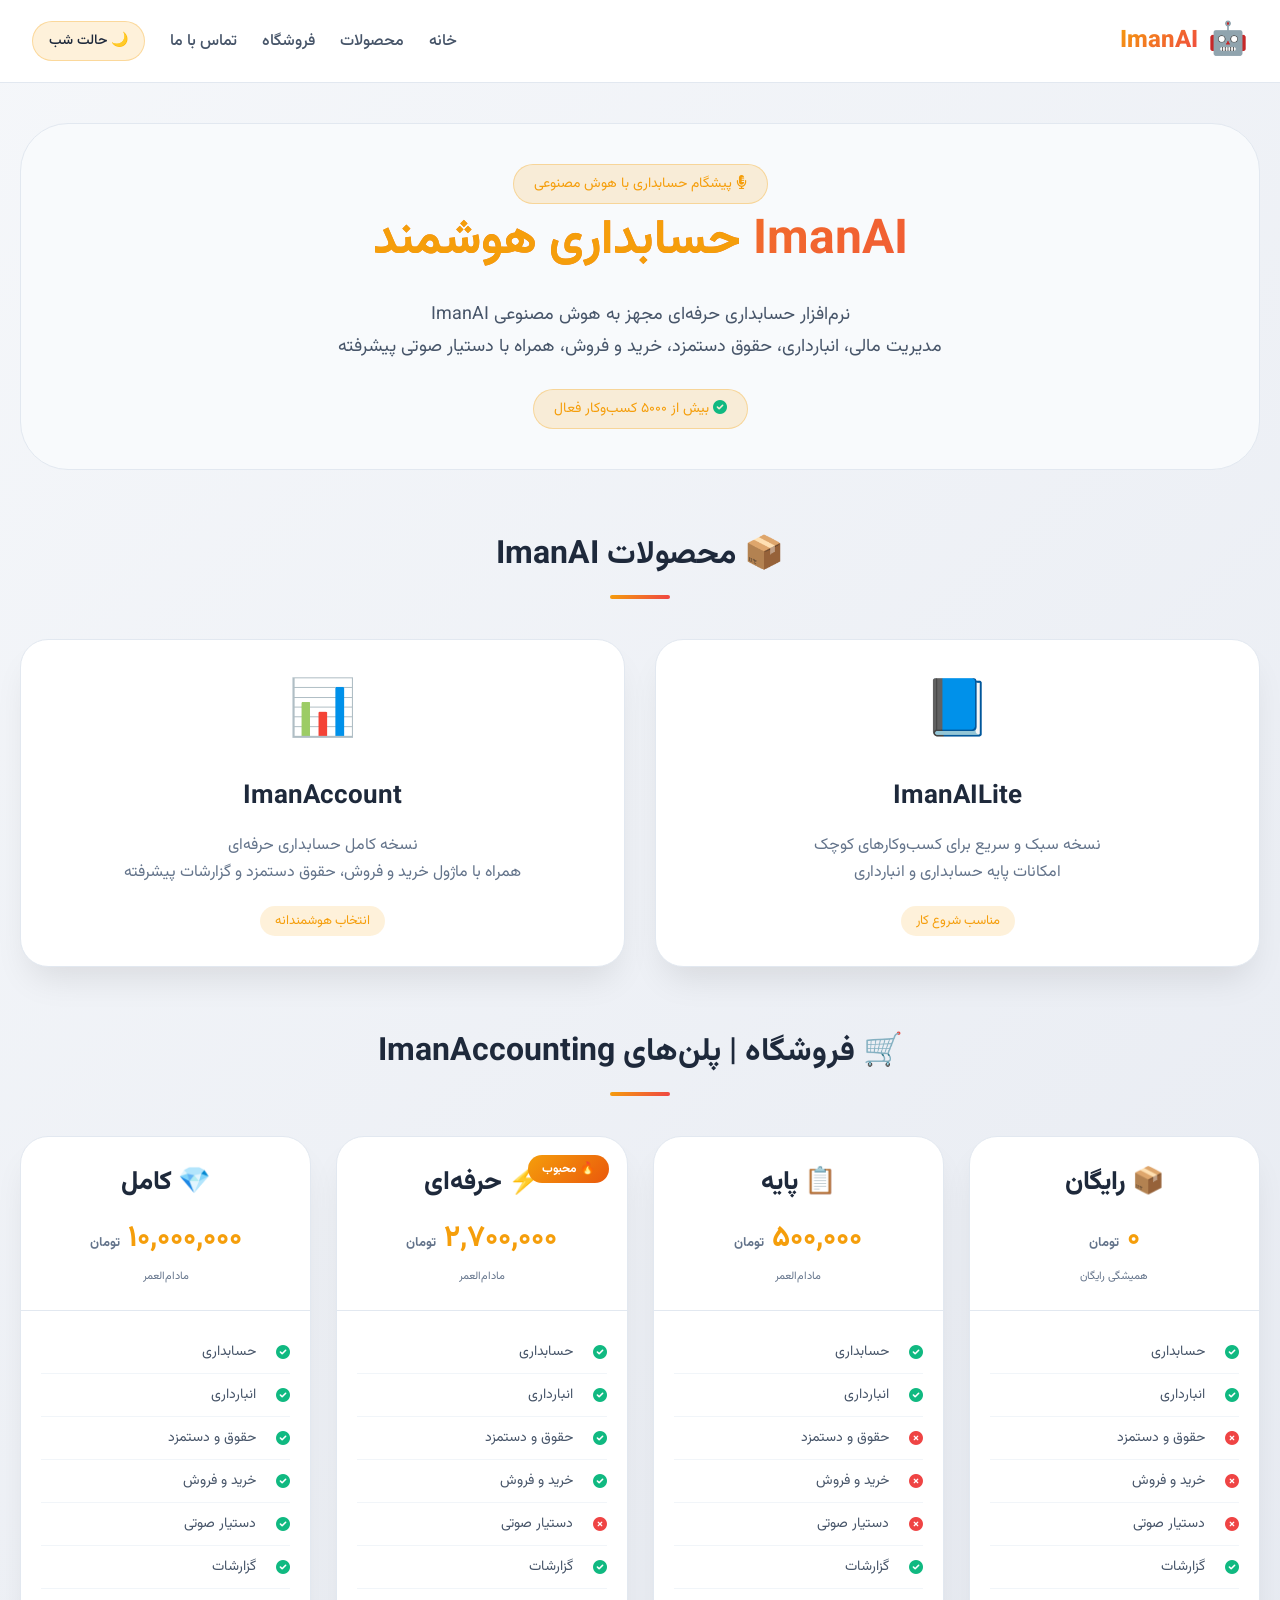
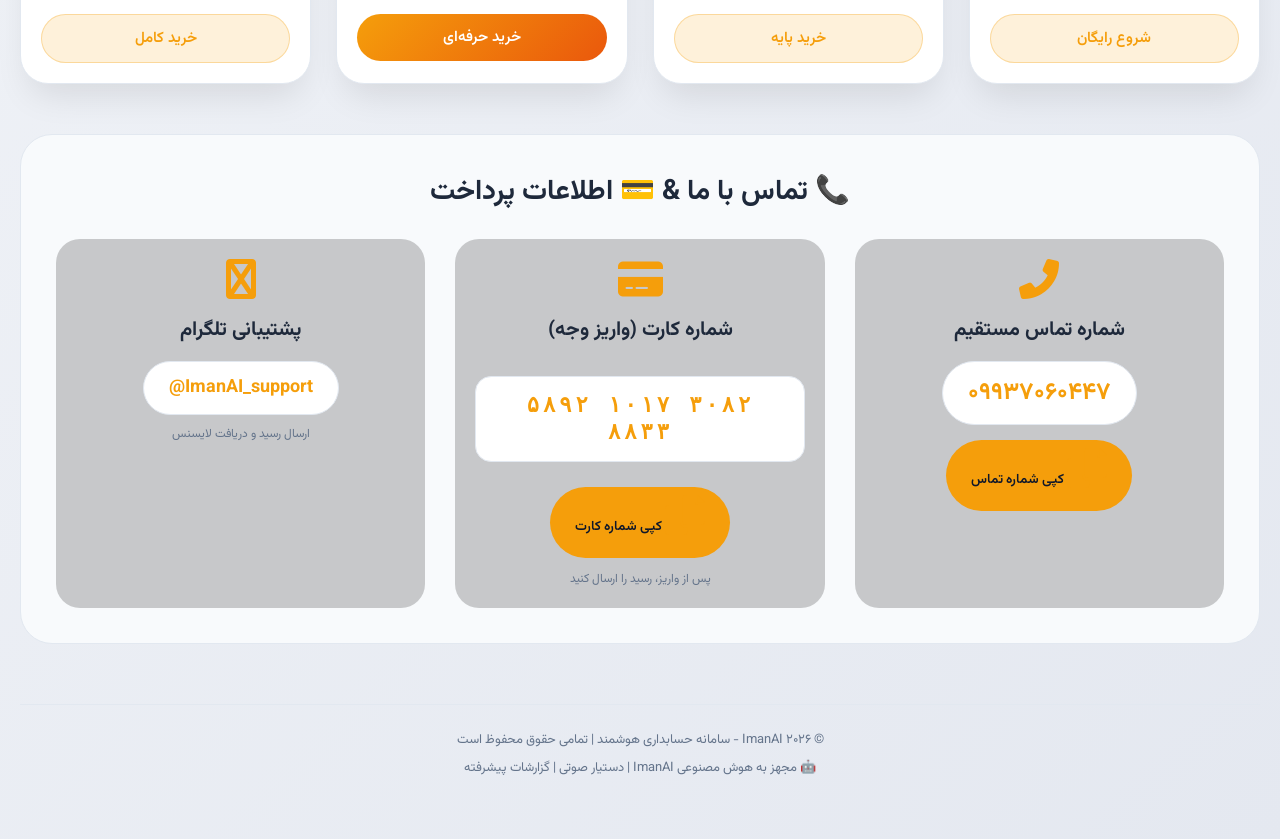
==== commit af0db1fb: "Update index.html Signed-off-by: neonpresents01-beep <neonpresents01@gmail.com>" ====
--- a/docs/index.html
+++ b/docs/index.html
@@ -11,24 +11,63 @@
             margin: 0;
             padding: 0;
             box-sizing: border-box;
+            transition: background-color 0.3s ease, color 0.3s ease, border-color 0.3s ease;
         }
 
         body {
             font-family: 'Vazirmatn', sans-serif;
-            background: linear-gradient(135deg, #0f172a 0%, #1e1b4b 100%);
             min-height: 100vh;
             padding: 0;
         }
 
+        /* حالت روشن (پیش‌فرض) */
+        :root {
+            --bg-primary: linear-gradient(135deg, #f5f7fa 0%, #e4e8f0 100%);
+            --bg-secondary: #ffffff;
+            --bg-card: #ffffff;
+            --bg-hero: #f8fafc;
+            --text-primary: #1e293b;
+            --text-secondary: #475569;
+            --text-muted: #64748b;
+            --border-color: #e2e8f0;
+            --navbar-bg: rgba(255, 255, 255, 0.95);
+            --card-bg: #ffffff;
+            --feature-border: #f1f5f9;
+            --shadow: 0 20px 35px -10px rgba(0,0,0,0.1);
+            --shadow-hover: 0 25px 40px -12px rgba(0,0,0,0.15);
+        }
+
+        /* حالت تیره */
+        body.dark {
+            --bg-primary: linear-gradient(135deg, #0f172a 0%, #1e1b4b 100%);
+            --bg-secondary: #1e293b;
+            --bg-card: linear-gradient(145deg, #1e293b, #0f172a);
+            --bg-hero: #1e293b;
+            --text-primary: #f1f5f9;
+            --text-secondary: #cbd5e1;
+            --text-muted: #94a3b8;
+            --border-color: rgba(255,255,255,0.1);
+            --navbar-bg: rgba(15, 23, 42, 0.95);
+            --card-bg: linear-gradient(145deg, #1e293b, #0f172a);
+            --feature-border: rgba(255,255,255,0.05);
+            --shadow: 0 20px 35px -10px rgba(0,0,0,0.5);
+            --shadow-hover: 0 25px 45px -12px rgba(0,0,0,0.7);
+        }
+
+        body {
+            background: var(--bg-primary);
+            color: var(--text-primary);
+        }
+
         /* نوار ناوبری */
         .navbar {
-            background: rgba(15, 23, 42, 0.95);
+            background: var(--navbar-bg);
             backdrop-filter: blur(10px);
             padding: 16px 32px;
             position: sticky;
             top: 0;
             z-index: 1000;
-            border-bottom: 1px solid rgba(245, 158, 11, 0.2);
+            border-bottom: 1px solid var(--border-color);
         }
 
         .nav-container {
@@ -64,10 +103,11 @@
             display: flex;
             gap: 25px;
             flex-wrap: wrap;
+            align-items: center;
         }
 
         .nav-links a {
-            color: #cbd5e1;
+            color: var(--text-secondary);
             text-decoration: none;
             font-weight: 500;
             transition: 0.3s;
@@ -75,6 +115,25 @@
 
         .nav-links a:hover {
             color: #f59e0b;
+        }
+
+        /* دکمه تغییر حالت روز/شب */
+        .theme-toggle {
+            background: rgba(245, 158, 11, 0.15);
+            border: 1px solid rgba(245, 158, 11, 0.3);
+            border-radius: 50px;
+            padding: 8px 16px;
+            cursor: pointer;
+            font-family: inherit;
+            font-size: 14px;
+            font-weight: 500;
+            color: var(--text-primary);
+            transition: all 0.3s;
+        }
+
+        .theme-toggle:hover {
+            background: #f59e0b;
+            color: #0f172a;
         }
 
         .container {
@@ -88,9 +147,9 @@
             text-align: center;
             margin-bottom: 60px;
             padding: 40px 20px;
-            background: linear-gradient(145deg, #1e293b, #0f172a);
+            background: var(--bg-hero);
             border-radius: 48px;
-            border: 1px solid rgba(245, 158, 11, 0.2);
+            border: 1px solid var(--border-color);
         }
 
         .hero h1 {
@@ -103,7 +162,7 @@
         }
 
         .hero p {
-            color: rgba(255,255,255,0.8);
+            color: var(--text-secondary);
             font-size: 18px;
             max-width: 700px;
             margin: 0 auto 25px;
@@ -120,11 +179,10 @@
             border: 1px solid rgba(245, 158, 11, 0.3);
         }
 
-        /* عنوان بخش‌ها */
         .section-title {
             text-align: center;
             font-size: 32px;
-            color: white;
+            color: var(--text-primary);
             margin-bottom: 40px;
             position: relative;
         }
@@ -148,16 +206,18 @@
         }
 
         .product-card {
-            background: linear-gradient(145deg, #1e293b, #0f172a);
+            background: var(--card-bg);
             border-radius: 28px;
             padding: 30px;
             text-align: center;
-            border: 1px solid rgba(255,255,255,0.08);
+            border: 1px solid var(--border-color);
             transition: 0.3s;
+            box-shadow: var(--shadow);
         }
 
         .product-card:hover {
             transform: translateY(-5px);
+            box-shadow: var(--shadow-hover);
             border-color: rgba(245, 158, 11, 0.3);
         }
 
@@ -168,12 +228,12 @@
 
         .product-card h3 {
             font-size: 26px;
-            color: white;
+            color: var(--text-primary);
             margin-bottom: 15px;
         }
 
         .product-card p {
-            color: #94a3b8;
+            color: var(--text-muted);
             line-height: 1.7;
             margin-bottom: 20px;
         }
@@ -187,7 +247,7 @@
             font-size: 13px;
         }
 
-        /* پلن‌های فروشگاه */
+        /* پلن‌ها */
         .pricing-grid {
             display: grid;
             grid-template-columns: repeat(auto-fit, minmax(260px, 1fr));
@@ -196,17 +256,19 @@
         }
 
         .pricing-card {
-            background: linear-gradient(145deg, #1e293b, #0f172a);
+            background: var(--card-bg);
             border-radius: 28px;
             overflow: hidden;
             transition: all 0.3s ease;
-            border: 1px solid rgba(255,255,255,0.08);
+            border: 1px solid var(--border-color);
             position: relative;
+            box-shadow: var(--shadow);
         }
 
         .pricing-card:hover {
             transform: translateY(-8px);
-            border-color: rgba(245,158,11,0.4);
+            box-shadow: var(--shadow-hover);
+            border-color: rgba(245, 158, 11, 0.4);
         }
 
         .popular-badge {
@@ -219,18 +281,19 @@
             border-radius: 50px;
             font-size: 12px;
             font-weight: bold;
+            z-index: 10;
         }
 
         .card-header {
             padding: 25px 20px;
             text-align: center;
-            border-bottom: 1px solid rgba(255,255,255,0.1);
+            border-bottom: 1px solid var(--border-color);
         }
 
         .card-header h3 {
             font-size: 26px;
             font-weight: 800;
-            color: white;
+            color: var(--text-primary);
             margin-bottom: 12px;
         }
 
@@ -242,12 +305,12 @@
 
         .price small {
             font-size: 13px;
-            color: #94a3b8;
+            color: var(--text-muted);
         }
 
         .price-note {
             font-size: 11px;
-            color: #64748b;
+            color: var(--text-muted);
             margin-top: 6px;
         }
 
@@ -265,9 +328,9 @@
             display: flex;
             align-items: center;
             gap: 12px;
-            border-bottom: 1px solid rgba(255,255,255,0.05);
+            border-bottom: 1px solid var(--feature-border);
             font-size: 14px;
-            color: #cbd5e1;
+            color: var(--text-secondary);
         }
 
         .features li i {
@@ -294,14 +357,15 @@
             font-size: 15px;
             cursor: pointer;
             transition: all 0.3s;
-            background: rgba(245,158,11,0.15);
+            background: rgba(245, 158, 11, 0.15);
             color: #f59e0b;
-            border: 1px solid rgba(245,158,11,0.3);
+            border: 1px solid rgba(245, 158, 11, 0.3);
         }
 
         .btn:hover {
             background: #f59e0b;
             color: #0f172a;
+            transform: translateY(-2px);
         }
 
         .btn-success {
@@ -312,19 +376,20 @@
 
         .btn-success:hover {
             background: linear-gradient(135deg, #ea580c, #c2410c);
-        }
-
-        /* اطلاعات تماس و پرداخت */
+            color: white;
+        }
+
+        /* اطلاعات تماس */
         .contact-payment {
-            background: linear-gradient(145deg, #1e293b, #0f172a);
+            background: var(--bg-hero);
             border-radius: 32px;
             padding: 35px;
             margin-top: 40px;
-            border: 1px solid rgba(245, 158, 11, 0.2);
+            border: 1px solid var(--border-color);
         }
 
         .contact-payment h3 {
-            color: white;
+            color: var(--text-primary);
             text-align: center;
             font-size: 28px;
             margin-bottom: 25px;
@@ -350,13 +415,13 @@
         }
 
         .info-box h4 {
-            color: white;
+            color: var(--text-primary);
             margin-bottom: 15px;
             font-size: 20px;
         }
 
         .card-number {
-            background: #0f172a;
+            background: var(--bg-secondary);
             padding: 15px;
             border-radius: 16px;
             font-size: 22px;
@@ -367,6 +432,7 @@
             display: inline-block;
             font-family: monospace;
             direction: ltr;
+            border: 1px solid var(--border-color);
         }
 
         .copy-btn {
@@ -379,6 +445,12 @@
             font-family: inherit;
             font-weight: 600;
             margin-top: 10px;
+            transition: 0.3s;
+        }
+
+        .copy-btn:hover {
+            background: #ea580c;
+            color: white;
         }
 
         .phone-number {
@@ -387,18 +459,19 @@
             color: #f59e0b;
             direction: ltr;
             display: inline-block;
-            background: #0f172a;
+            background: var(--bg-secondary);
             padding: 12px 25px;
             border-radius: 50px;
+            border: 1px solid var(--border-color);
         }
 
         .footer {
             text-align: center;
             margin-top: 60px;
             padding: 25px;
-            color: rgba(255,255,255,0.4);
+            color: var(--text-muted);
             font-size: 13px;
-            border-top: 1px solid rgba(255,255,255,0.05);
+            border-top: 1px solid var(--border-color);
         }
 
         @media (max-width: 768px) {
@@ -411,12 +484,9 @@
             .section-title {
                 font-size: 26px;
             }
-            .card-number {
+            .card-number, .phone-number {
                 font-size: 16px;
                 letter-spacing: 1px;
-            }
-            .phone-number {
-                font-size: 18px;
             }
         }
     </style>
@@ -435,6 +505,9 @@
             <a href="#products">محصولات</a>
             <a href="#shop">فروشگاه</a>
             <a href="#contact">تماس با ما</a>
+            <button class="theme-toggle" onclick="toggleTheme()" id="themeBtn">
+                🌙 حالت شب
+            </button>
         </div>
     </div>
 </div>
@@ -453,7 +526,7 @@
         </div>
     </div>
 
-    <!-- بخش محصولات (کتابخانه‌ها) -->
+    <!-- بخش محصولات -->
     <div id="products">
         <h2 class="section-title">📦 محصولات ImanAI</h2>
         <div class="products-grid">
@@ -474,7 +547,7 @@
         </div>
     </div>
 
-    <!-- فروشگاه پلن‌های اپلیکیشن حسابداری -->
+    <!-- فروشگاه پلن‌ها -->
     <div id="shop">
         <h2 class="section-title">🛒 فروشگاه | پلن‌های ImanAccounting</h2>
         <div class="pricing-grid">
@@ -518,7 +591,7 @@
                 </div>
             </div>
 
-            <!-- پلن حرفه‌ای (محبوب) -->
+            <!-- پلن حرفه‌ای -->
             <div class="pricing-card">
                 <div class="popular-badge">🔥 محبوب</div>
                 <div class="card-header">
@@ -561,7 +634,7 @@
         </div>
     </div>
 
-    <!-- اطلاعات تماس و پرداخت با شماره کارت و شماره تماس شخصی -->
+    <!-- اطلاعات تماس و پرداخت -->
     <div id="contact">
         <div class="contact-payment">
             <h3>📞 تماس با ما & 💳 اطلاعات پرداخت</h3>
@@ -581,13 +654,13 @@
                     <button class="copy-btn" onclick="copyCardNumber()">
                         <i class="fas fa-copy"></i> کپی شماره کارت
                     </button>
-                    <p style="color:#94a3b8; font-size:12px; margin-top:12px;">پس از واریز، رسید را ارسال کنید</p>
+                    <p style="color: var(--text-muted); font-size:12px; margin-top:12px;">پس از واریز، رسید را ارسال کنید</p>
                 </div>
                 <div class="info-box">
                     <i class="fas fa-telegram-plane"></i>
                     <h4>پشتیبانی تلگرام</h4>
                     <div class="phone-number" style="font-size: 18px;">@ImanAI_support</div>
-                    <p style="color:#94a3b8; font-size:12px; margin-top:10px;">ارسال رسید و دریافت لایسنس</p>
+                    <p style="color: var(--text-muted); font-size:12px; margin-top:10px;">ارسال رسید و دریافت لایسنس</p>
                 </div>
             </div>
         </div>
@@ -600,10 +673,38 @@
 </div>
 
 <script>
+    // حالت روز/شب
+    function toggleTheme() {
+        document.body.classList.toggle('dark');
+        const btn = document.getElementById('themeBtn');
+        if (document.body.classList.contains('dark')) {
+            btn.innerHTML = '☀️ حالت روز';
+        } else {
+            btn.innerHTML = '🌙 حالت شب';
+        }
+    }
+
+    // بررسی تنظیمات ذخیره شده قبلی
+    if (localStorage.getItem('theme') === 'dark') {
+        document.body.classList.add('dark');
+        document.getElementById('themeBtn').innerHTML = '☀️ حالت روز';
+    }
+
+    // ذخیره تنظیمات کاربر
+    const observer = new MutationObserver(function() {
+        if (document.body.classList.contains('dark')) {
+            localStorage.setItem('theme', 'dark');
+        } else {
+            localStorage.setItem('theme', 'light');
+        }
+    });
+    observer.observe(document.body, { attributes: true });
+
+    // توابع کاربردی
     function copyCardNumber() {
         const cardNumber = document.getElementById('cardNumber').innerText.replace(/\s/g, '');
         navigator.clipboard.writeText(cardNumber);
-        alert('✅ شماره کارت ۵۸۹۲۱۰۱۷۳۰۸۲۸۸۳۳ کپی شد!');
+        alert('✅ شماره کارت کپی شد!');
     }
 
     function copyPhoneNumber() {
@@ -622,5 +723,4 @@
     }
 </script>
 </body>
-</html>            
-        
+        </html>
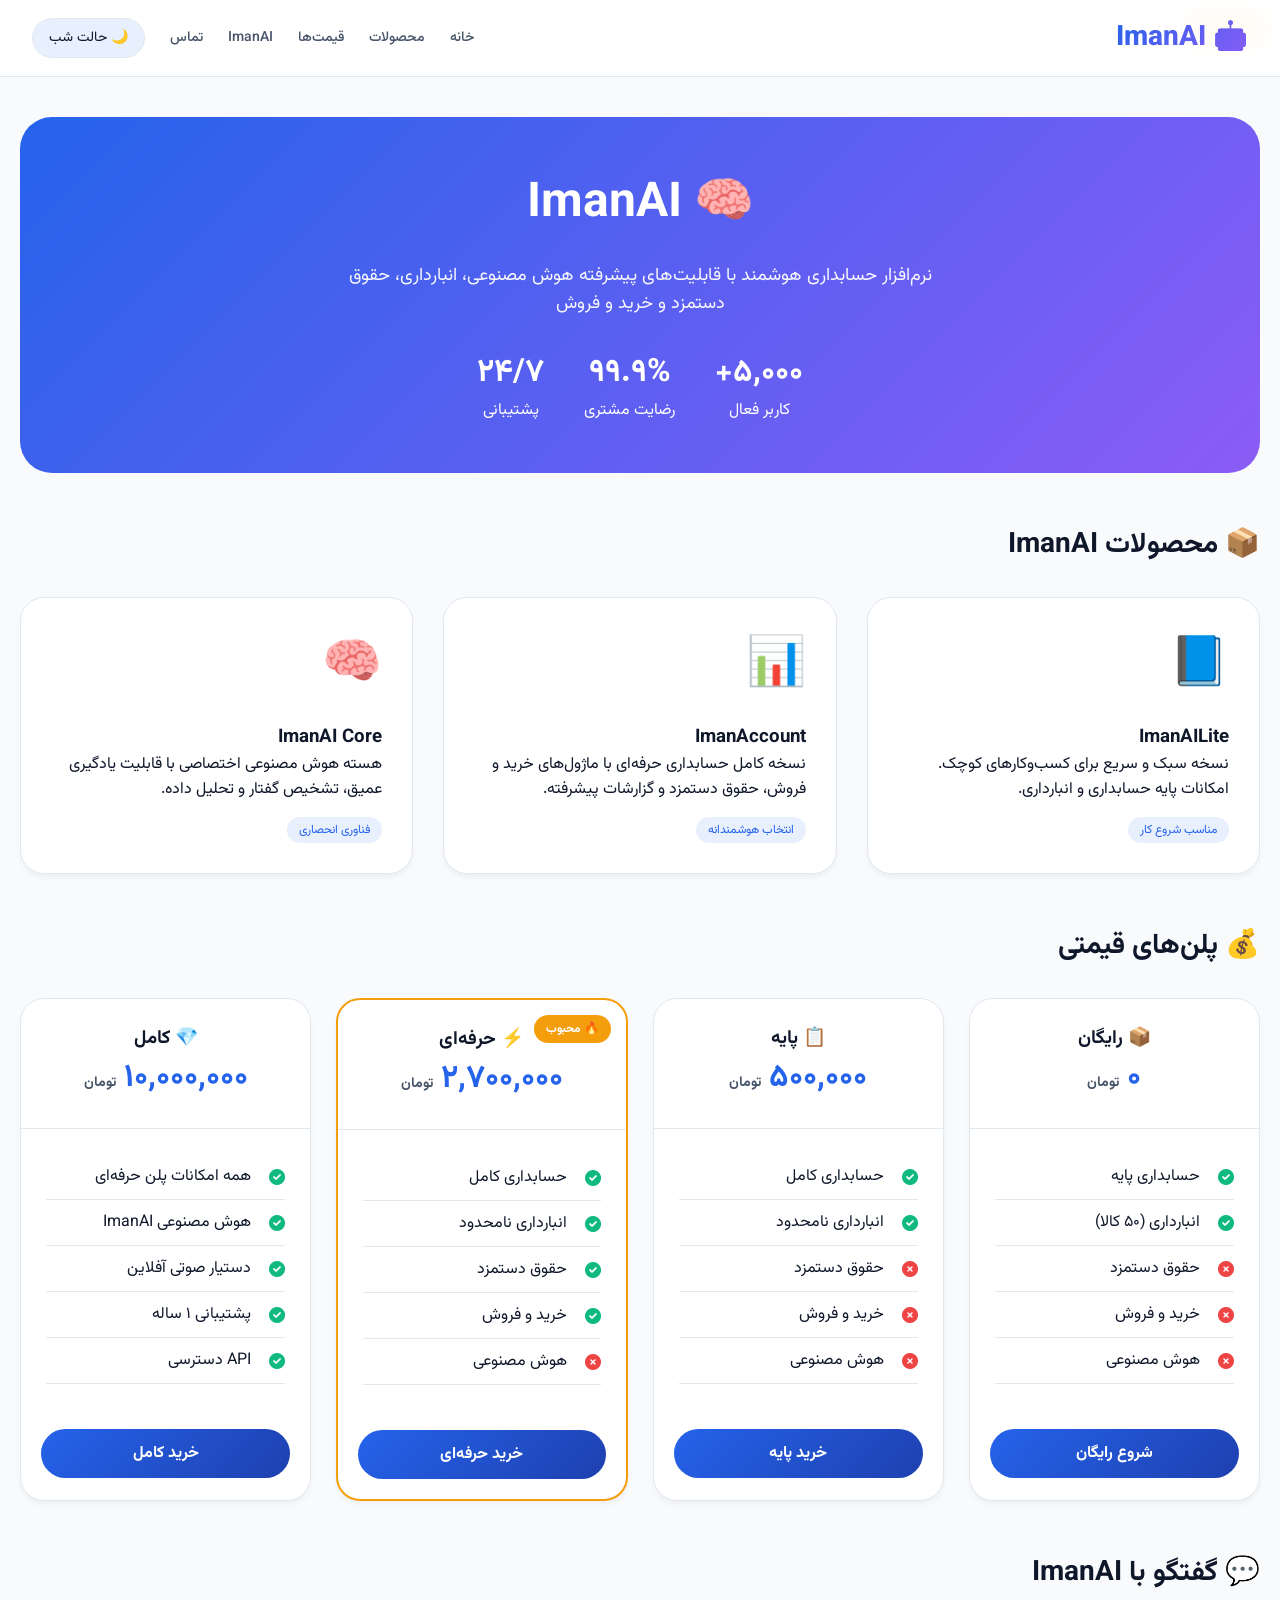
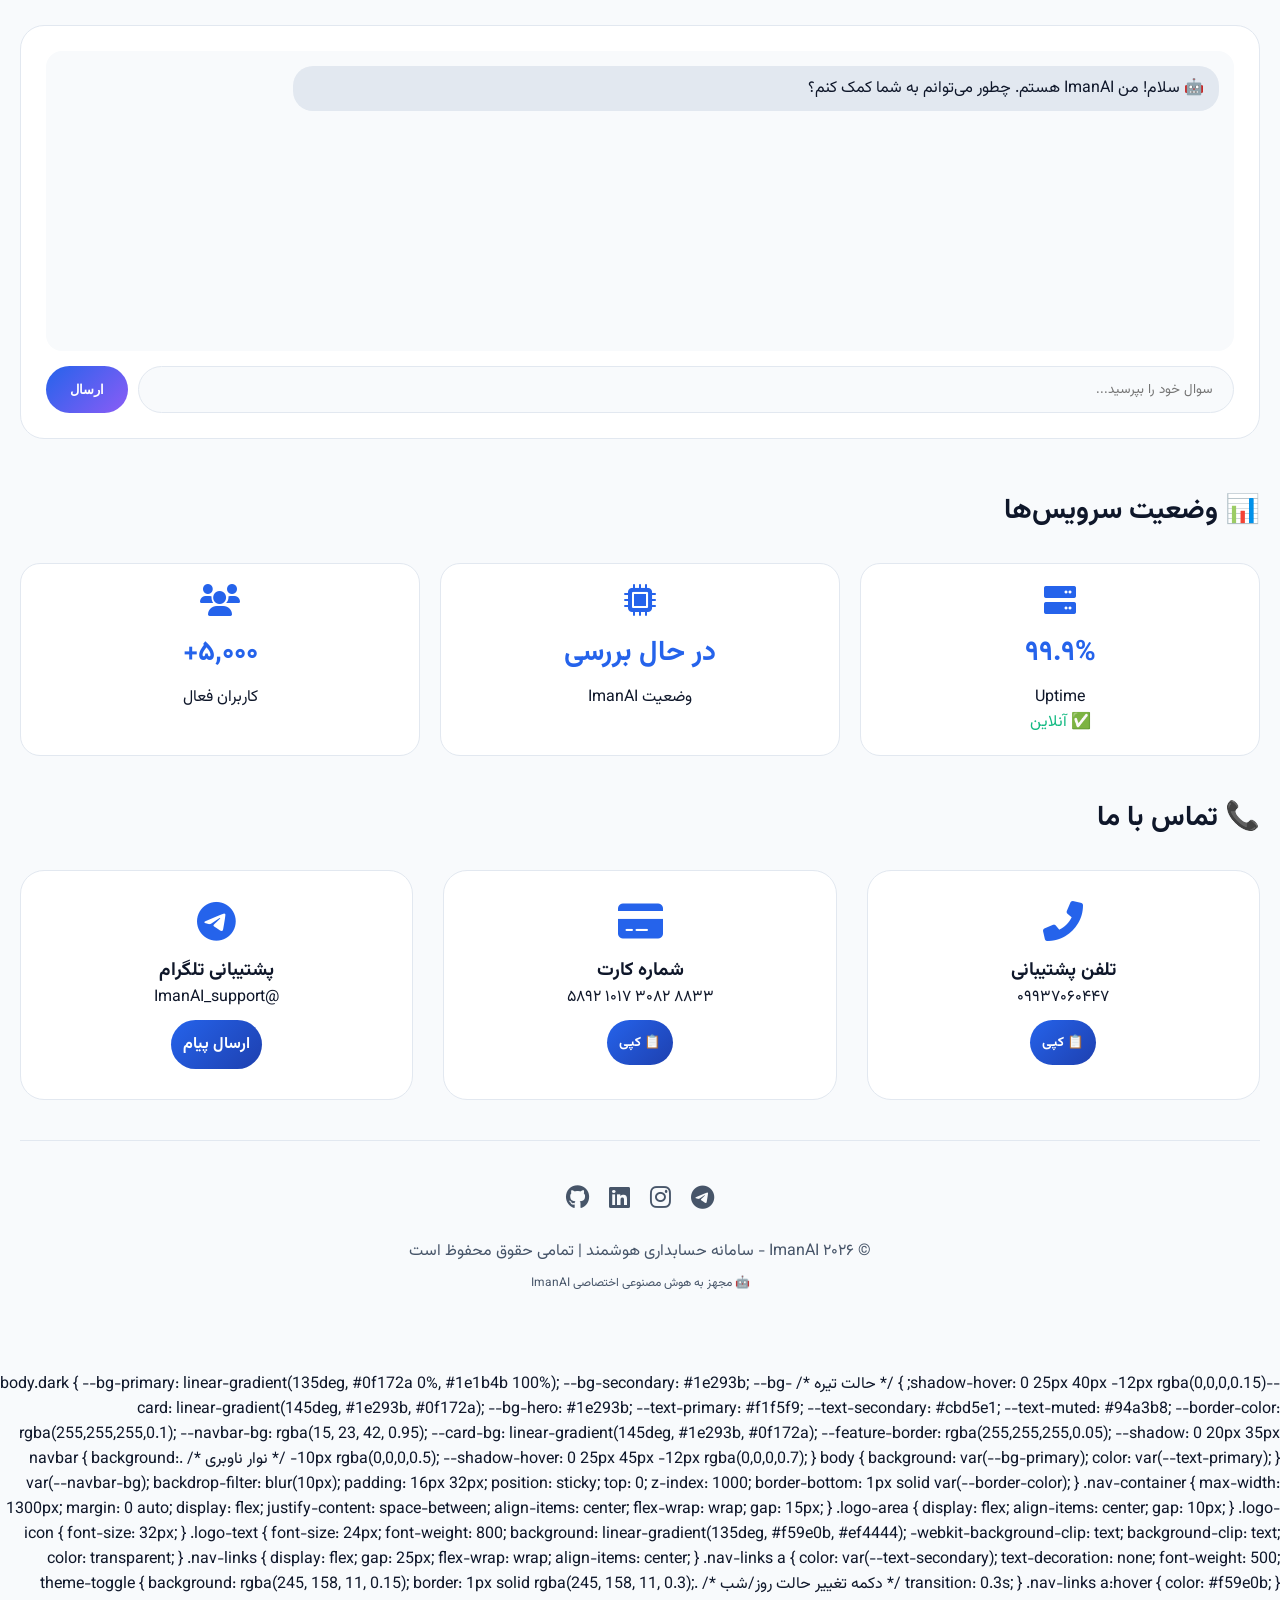
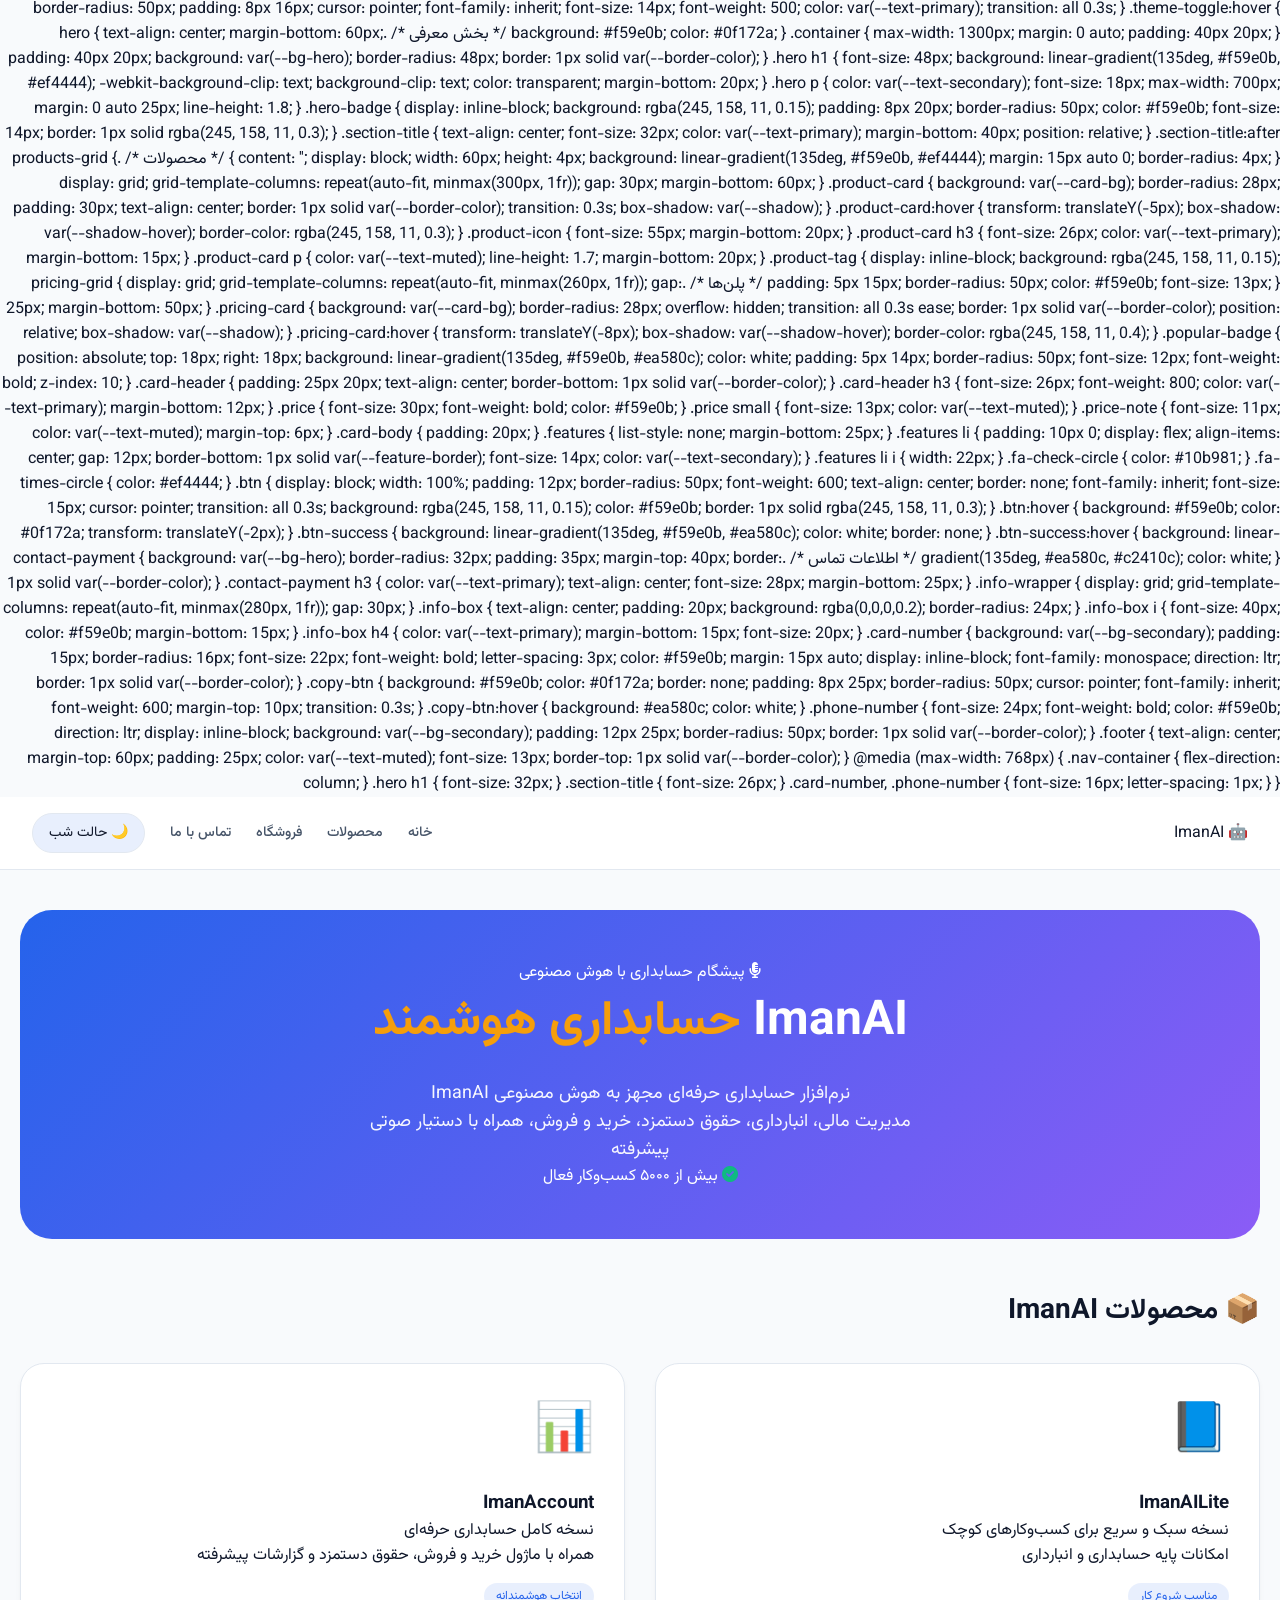
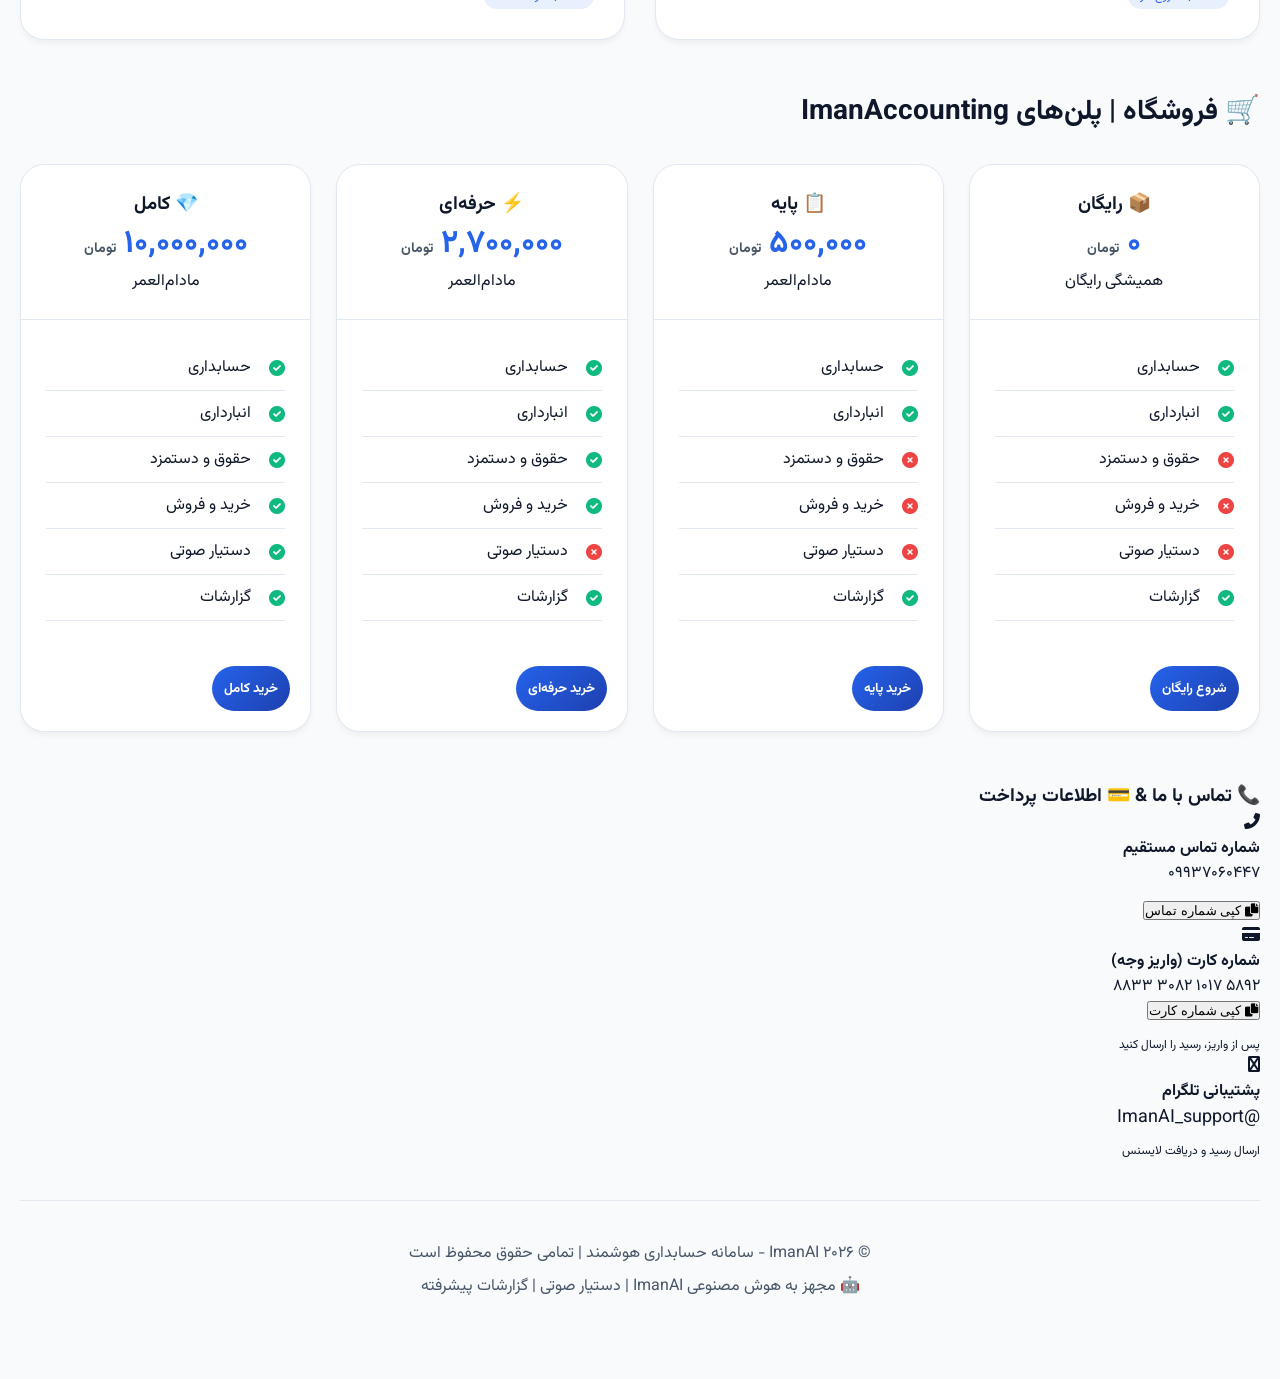
==== commit bbd51721: "Update index.html Signed-off-by: neonpresents01-beep <neonpresents01@gmail.com>" ====
--- a/docs/index.html
+++ b/docs/index.html
@@ -3,7 +3,9 @@
 <head>
     <meta charset="UTF-8">
     <meta name="viewport" content="width=device-width, initial-scale=1.0, user-scalable=yes">
-    <title>ImanAI | حسابداری هوشمند با هوش مصنوعی</title>
+    <title>ImanAI | هوش مصنوعی حسابداری | نرم‌افزار حرفه‌ای</title>
+    <meta name="description" content="نرم‌افزار حسابداری هوشمند ImanAI با قابلیت‌های پیشرفته هوش مصنوعی، انبارداری، حقوق دستمزد و خرید و فروش">
+    <meta name="keywords" content="ImanAI, حسابداری هوشمند, نرم‌افزار حسابداری, انبارداری, حقوق دستمزد">
     <link href="https://fonts.googleapis.com/css2?family=Vazirmatn:wght@300;400;500;700;900&display=swap" rel="stylesheet">
     <link rel="stylesheet" href="https://cdnjs.cloudflare.com/ajax/libs/font-awesome/6.0.0/css/all.min.css">
     <style>
@@ -11,30 +13,735 @@
             margin: 0;
             padding: 0;
             box-sizing: border-box;
-            transition: background-color 0.3s ease, color 0.3s ease, border-color 0.3s ease;
+        }
+
+        :root {
+            --bg-primary: #f8fafc;
+            --bg-secondary: #ffffff;
+            --text-primary: #0f172a;
+            --text-secondary: #475569;
+            --border-color: #e2e8f0;
+            --card-bg: #ffffff;
+            --navbar-bg: rgba(255,255,255,0.95);
+            --shadow: 0 4px 6px -1px rgb(0 0 0 / 0.05);
+            --shadow-md: 0 10px 15px -3px rgb(0 0 0 / 0.1);
+            --shadow-lg: 0 20px 25px -5px rgb(0 0 0 / 0.1);
+            --primary: #2563eb;
+            --primary-dark: #1e40af;
+            --primary-light: #3b82f6;
+            --success: #10b981;
+            --danger: #ef4444;
+            --warning: #f59e0b;
+            --purple: #8b5cf6;
+        }
+
+        body.dark {
+            --bg-primary: #0f172a;
+            --bg-secondary: #1e293b;
+            --text-primary: #f1f5f9;
+            --text-secondary: #cbd5e1;
+            --border-color: rgba(255,255,255,0.08);
+            --card-bg: #1e293b;
+            --navbar-bg: rgba(15,23,42,0.95);
         }
 
         body {
             font-family: 'Vazirmatn', sans-serif;
-            min-height: 100vh;
-            padding: 0;
-        }
-
-        /* حالت روشن (پیش‌فرض) */
-        :root {
-            --bg-primary: linear-gradient(135deg, #f5f7fa 0%, #e4e8f0 100%);
-            --bg-secondary: #ffffff;
-            --bg-card: #ffffff;
-            --bg-hero: #f8fafc;
-            --text-primary: #1e293b;
-            --text-secondary: #475569;
-            --text-muted: #64748b;
-            --border-color: #e2e8f0;
-            --navbar-bg: rgba(255, 255, 255, 0.95);
-            --card-bg: #ffffff;
-            --feature-border: #f1f5f9;
-            --shadow: 0 20px 35px -10px rgba(0,0,0,0.1);
-            --shadow-hover: 0 25px 40px -12px rgba(0,0,0,0.15);
+            background: var(--bg-primary);
+            color: var(--text-primary);
+            transition: all 0.3s ease;
+        }
+
+        /* اسکرول بار */
+        ::-webkit-scrollbar {
+            width: 8px;
+            height: 8px;
+        }
+        ::-webkit-scrollbar-track {
+            background: var(--border-color);
+            border-radius: 10px;
+        }
+        ::-webkit-scrollbar-thumb {
+            background: var(--primary);
+            border-radius: 10px;
+        }
+
+        /* نوار ناوبری */
+        .navbar {
+            background: var(--navbar-bg);
+            backdrop-filter: blur(10px);
+            padding: 16px 32px;
+            position: sticky;
+            top: 0;
+            z-index: 1000;
+            border-bottom: 1px solid var(--border-color);
+        }
+
+        .nav-container {
+            max-width: 1300px;
+            margin: 0 auto;
+            display: flex;
+            justify-content: space-between;
+            align-items: center;
+            flex-wrap: wrap;
+            gap: 15px;
+        }
+
+        .logo {
+            font-size: 28px;
+            font-weight: 800;
+            background: linear-gradient(135deg, var(--primary), var(--purple));
+            -webkit-background-clip: text;
+            background-clip: text;
+            color: transparent;
+        }
+
+        .nav-links {
+            display: flex;
+            gap: 25px;
+            flex-wrap: wrap;
+            align-items: center;
+        }
+
+        .nav-links a {
+            color: var(--text-secondary);
+            text-decoration: none;
+            font-weight: 500;
+            transition: 0.3s;
+            font-size: 14px;
+        }
+
+        .nav-links a:hover {
+            color: var(--primary);
+        }
+
+        .theme-toggle {
+            background: rgba(37,99,235,0.1);
+            border: 1px solid var(--border-color);
+            border-radius: 50px;
+            padding: 8px 16px;
+            cursor: pointer;
+            font-family: inherit;
+            font-size: 14px;
+            color: var(--text-primary);
+            transition: 0.3s;
+        }
+
+        .theme-toggle:hover {
+            background: var(--primary);
+            color: white;
+        }
+
+        .container {
+            max-width: 1300px;
+            margin: 0 auto;
+            padding: 40px 20px;
+        }
+
+        /* بنر */
+        .hero {
+            background: linear-gradient(135deg, var(--primary), var(--purple));
+            border-radius: 32px;
+            padding: 50px;
+            text-align: center;
+            margin-bottom: 50px;
+            color: white;
+        }
+
+        .hero h1 {
+            font-size: 48px;
+            margin-bottom: 20px;
+        }
+
+        .hero p {
+            font-size: 18px;
+            opacity: 0.95;
+            max-width: 600px;
+            margin: 0 auto;
+        }
+
+        .stats {
+            display: flex;
+            justify-content: center;
+            gap: 40px;
+            margin-top: 30px;
+            flex-wrap: wrap;
+        }
+
+        .stat {
+            text-align: center;
+        }
+
+        .stat-number {
+            font-size: 32px;
+            font-weight: bold;
+        }
+
+        /* بخش‌ها */
+        .section-title {
+            font-size: 28px;
+            margin-bottom: 30px;
+            display: flex;
+            align-items: center;
+            gap: 10px;
+        }
+
+        /* کارت محصولات */
+        .products-grid {
+            display: grid;
+            grid-template-columns: repeat(auto-fit, minmax(300px, 1fr));
+            gap: 30px;
+            margin-bottom: 50px;
+        }
+
+        .product-card {
+            background: var(--card-bg);
+            border-radius: 24px;
+            padding: 30px;
+            border: 1px solid var(--border-color);
+            transition: all 0.3s;
+            box-shadow: var(--shadow);
+        }
+
+        .product-card:hover {
+            transform: translateY(-5px);
+            box-shadow: var(--shadow-md);
+            border-color: var(--primary-light);
+        }
+
+        .product-icon {
+            font-size: 48px;
+            margin-bottom: 20px;
+        }
+
+        .product-tag {
+            display: inline-block;
+            background: rgba(37,99,235,0.1);
+            color: var(--primary);
+            padding: 4px 12px;
+            border-radius: 50px;
+            font-size: 12px;
+            margin-top: 15px;
+        }
+
+        /* پلن‌های قیمتی */
+        .pricing-grid {
+            display: grid;
+            grid-template-columns: repeat(auto-fit, minmax(260px, 1fr));
+            gap: 25px;
+            margin-bottom: 50px;
+        }
+
+        .pricing-card {
+            background: var(--card-bg);
+            border-radius: 24px;
+            overflow: hidden;
+            border: 1px solid var(--border-color);
+            transition: all 0.3s;
+            box-shadow: var(--shadow);
+        }
+
+        .pricing-card:hover {
+            transform: translateY(-8px);
+            box-shadow: var(--shadow-lg);
+        }
+
+        .popular {
+            border: 2px solid var(--warning);
+            position: relative;
+        }
+
+        .popular-badge {
+            position: absolute;
+            top: 15px;
+            right: 15px;
+            background: var(--warning);
+            color: white;
+            padding: 5px 12px;
+            border-radius: 50px;
+            font-size: 12px;
+            font-weight: bold;
+        }
+
+        .card-header {
+            padding: 25px;
+            text-align: center;
+            border-bottom: 1px solid var(--border-color);
+        }
+
+        .price {
+            font-size: 32px;
+            font-weight: bold;
+            color: var(--primary);
+        }
+
+        .price small {
+            font-size: 14px;
+            color: var(--text-secondary);
+        }
+
+        .features {
+            list-style: none;
+            padding: 25px;
+        }
+
+        .features li {
+            padding: 10px 0;
+            display: flex;
+            align-items: center;
+            gap: 10px;
+            border-bottom: 1px solid var(--border-color);
+        }
+
+        .features li i {
+            width: 24px;
+        }
+
+        .fa-check-circle { color: var(--success); }
+        .fa-times-circle { color: var(--danger); }
+
+        .btn {
+            display: block;
+            margin: 20px;
+            padding: 12px;
+            text-align: center;
+            background: linear-gradient(135deg, var(--primary), var(--primary-dark));
+            color: white;
+            text-decoration: none;
+            border-radius: 50px;
+            font-weight: bold;
+            transition: 0.3s;
+            cursor: pointer;
+            border: none;
+            font-family: inherit;
+        }
+
+        .btn:hover {
+            transform: translateY(-2px);
+            opacity: 0.9;
+        }
+
+        /* بخش چت */
+        .chat-section {
+            background: var(--card-bg);
+            border-radius: 24px;
+            padding: 25px;
+            border: 1px solid var(--border-color);
+            margin-bottom: 50px;
+        }
+
+        .chat-messages {
+            height: 300px;
+            overflow-y: auto;
+            border-radius: 16px;
+            padding: 15px;
+            margin-bottom: 15px;
+            background: var(--bg-primary);
+        }
+
+        .user-msg {
+            background: var(--primary);
+            color: white;
+            padding: 10px 15px;
+            border-radius: 20px;
+            margin-bottom: 10px;
+            max-width: 80%;
+            align-self: flex-end;
+        }
+
+        .ai-msg {
+            background: var(--border-color);
+            color: var(--text-primary);
+            padding: 10px 15px;
+            border-radius: 20px;
+            margin-bottom: 10px;
+            max-width: 80%;
+        }
+
+        .chat-input-area {
+            display: flex;
+            gap: 10px;
+        }
+
+        .chat-input-area input {
+            flex: 1;
+            padding: 12px 20px;
+            border-radius: 50px;
+            border: 1px solid var(--border-color);
+            background: var(--bg-primary);
+            color: var(--text-primary);
+            font-family: inherit;
+        }
+
+        .chat-input-area button {
+            background: linear-gradient(135deg, var(--primary), var(--purple));
+            color: white;
+            border: none;
+            padding: 12px 24px;
+            border-radius: 50px;
+            cursor: pointer;
+            font-weight: bold;
+        }
+
+        /* مانیتورینگ */
+        .monitoring-grid {
+            display: grid;
+            grid-template-columns: repeat(auto-fit, minmax(200px, 1fr));
+            gap: 20px;
+            margin-bottom: 40px;
+        }
+
+        .monitor-card {
+            background: var(--card-bg);
+            border-radius: 20px;
+            padding: 20px;
+            text-align: center;
+            border: 1px solid var(--border-color);
+        }
+
+        .monitor-value {
+            font-size: 28px;
+            font-weight: bold;
+            color: var(--primary);
+            margin: 10px 0;
+        }
+
+        .status-online {
+            color: var(--success);
+        }
+
+        /* تماس با ما */
+        .contact-grid {
+            display: grid;
+            grid-template-columns: repeat(auto-fit, minmax(250px, 1fr));
+            gap: 30px;
+            margin-bottom: 40px;
+        }
+
+        .contact-card {
+            background: var(--card-bg);
+            border-radius: 24px;
+            padding: 30px;
+            text-align: center;
+            border: 1px solid var(--border-color);
+        }
+
+        .contact-card i {
+            font-size: 40px;
+            color: var(--primary);
+            margin-bottom: 15px;
+        }
+
+        /* فوتر */
+        .footer {
+            text-align: center;
+            padding: 40px;
+            border-top: 1px solid var(--border-color);
+            color: var(--text-secondary);
+            margin-top: 40px;
+        }
+
+        .social-links {
+            display: flex;
+            justify-content: center;
+            gap: 20px;
+            margin-bottom: 20px;
+        }
+
+        .social-links a {
+            color: var(--text-secondary);
+            font-size: 24px;
+            transition: 0.3s;
+        }
+
+        .social-links a:hover {
+            color: var(--primary);
+        }
+
+        @media (max-width: 768px) {
+            .nav-container {
+                flex-direction: column;
+            }
+            .hero h1 {
+                font-size: 32px;
+            }
+            .hero {
+                padding: 30px 20px;
+            }
+        }
+    </style>
+</head>
+<body>
+
+<div class="navbar">
+    <div class="nav-container">
+        <div class="logo">🤖 ImanAI</div>
+        <div class="nav-links">
+            <a href="#home">خانه</a>
+            <a href="#products">محصولات</a>
+            <a href="#pricing">قیمت‌ها</a>
+            <a href="#ai-chat">ImanAI</a>
+            <a href="#contact">تماس</a>
+            <button class="theme-toggle" onclick="toggleTheme()">🌙 حالت شب</button>
+        </div>
+    </div>
+</div>
+
+<div class="container" id="home">
+    <!-- بنر اصلی -->
+    <div class="hero">
+        <h1>🧠 ImanAI</h1>
+        <p>نرم‌افزار حسابداری هوشمند با قابلیت‌های پیشرفته هوش مصنوعی، انبارداری، حقوق دستمزد و خرید و فروش</p>
+        <div class="stats">
+            <div class="stat">
+                <div class="stat-number">۵,۰۰۰+</div>
+                <div>کاربر فعال</div>
+            </div>
+            <div class="stat">
+                <div class="stat-number">۹۹.۹%</div>
+                <div>رضایت مشتری</div>
+            </div>
+            <div class="stat">
+                <div class="stat-number">۲۴/۷</div>
+                <div>پشتیبانی</div>
+            </div>
+        </div>
+    </div>
+
+    <!-- محصولات -->
+    <h2 id="products" class="section-title">📦 محصولات ImanAI</h2>
+    <div class="products-grid">
+        <div class="product-card">
+            <div class="product-icon">📘</div>
+            <h3>ImanAILite</h3>
+            <p>نسخه سبک و سریع برای کسب‌وکارهای کوچک. امکانات پایه حسابداری و انبارداری.</p>
+            <span class="product-tag">مناسب شروع کار</span>
+        </div>
+        <div class="product-card">
+            <div class="product-icon">📊</div>
+            <h3>ImanAccount</h3>
+            <p>نسخه کامل حسابداری حرفه‌ای با ماژول‌های خرید و فروش، حقوق دستمزد و گزارشات پیشرفته.</p>
+            <span class="product-tag">انتخاب هوشمندانه</span>
+        </div>
+        <div class="product-card">
+            <div class="product-icon">🧠</div>
+            <h3>ImanAI Core</h3>
+            <p>هسته هوش مصنوعی اختصاصی با قابلیت یادگیری عمیق، تشخیص گفتار و تحلیل داده.</p>
+            <span class="product-tag">فناوری انحصاری</span>
+        </div>
+    </div>
+
+    <!-- قیمت‌ها -->
+    <h2 id="pricing" class="section-title">💰 پلن‌های قیمتی</h2>
+    <div class="pricing-grid">
+        <div class="pricing-card">
+            <div class="card-header">
+                <h3>📦 رایگان</h3>
+                <div class="price">۰ <small>تومان</small></div>
+            </div>
+            <ul class="features">
+                <li><i class="fas fa-check-circle"></i> حسابداری پایه</li>
+                <li><i class="fas fa-check-circle"></i> انبارداری (۵۰ کالا)</li>
+                <li><i class="fas fa-times-circle"></i> حقوق دستمزد</li>
+                <li><i class="fas fa-times-circle"></i> خرید و فروش</li>
+                <li><i class="fas fa-times-circle"></i> هوش مصنوعی</li>
+            </ul>
+            <a href="#" class="btn" onclick="alert('دانلود نسخه رایگان از طریق پشتیبانی')">شروع رایگان</a>
+        </div>
+        <div class="pricing-card">
+            <div class="card-header">
+                <h3>📋 پایه</h3>
+                <div class="price">۵۰۰,۰۰۰ <small>تومان</small></div>
+            </div>
+            <ul class="features">
+                <li><i class="fas fa-check-circle"></i> حسابداری کامل</li>
+                <li><i class="fas fa-check-circle"></i> انبارداری نامحدود</li>
+                <li><i class="fas fa-times-circle"></i> حقوق دستمزد</li>
+                <li><i class="fas fa-times-circle"></i> خرید و فروش</li>
+                <li><i class="fas fa-times-circle"></i> هوش مصنوعی</li>
+            </ul>
+            <a href="#" class="btn" onclick="alert('خرید پلن پایه - مبلغ: ۵۰۰,۰۰۰ تومان')">خرید پایه</a>
+        </div>
+        <div class="pricing-card popular">
+            <div class="popular-badge">🔥 محبوب</div>
+            <div class="card-header">
+                <h3>⚡ حرفه‌ای</h3>
+                <div class="price">۲,۷۰۰,۰۰۰ <small>تومان</small></div>
+            </div>
+            <ul class="features">
+                <li><i class="fas fa-check-circle"></i> حسابداری کامل</li>
+                <li><i class="fas fa-check-circle"></i> انبارداری نامحدود</li>
+                <li><i class="fas fa-check-circle"></i> حقوق دستمزد</li>
+                <li><i class="fas fa-check-circle"></i> خرید و فروش</li>
+                <li><i class="fas fa-times-circle"></i> هوش مصنوعی</li>
+            </ul>
+            <a href="#" class="btn" onclick="alert('خرید پلن حرفه‌ای - مبلغ: ۲,۷۰۰,۰۰۰ تومان')">خرید حرفه‌ای</a>
+        </div>
+        <div class="pricing-card">
+            <div class="card-header">
+                <h3>💎 کامل</h3>
+                <div class="price">۱۰,۰۰۰,۰۰۰ <small>تومان</small></div>
+            </div>
+            <ul class="features">
+                <li><i class="fas fa-check-circle"></i> همه امکانات پلن حرفه‌ای</li>
+                <li><i class="fas fa-check-circle"></i> هوش مصنوعی ImanAI</li>
+                <li><i class="fas fa-check-circle"></i> دستیار صوتی آفلاین</li>
+                <li><i class="fas fa-check-circle"></i> پشتیبانی ۱ ساله</li>
+                <li><i class="fas fa-check-circle"></i> API دسترسی</li>
+            </ul>
+            <a href="#" class="btn" onclick="alert('خرید پلن کامل - مبلغ: ۱۰,۰۰۰,۰۰۰ تومان')">خرید کامل</a>
+        </div>
+    </div>
+
+    <!-- چت با ImanAI -->
+    <h2 id="ai-chat" class="section-title">💬 گفتگو با ImanAI</h2>
+    <div class="chat-section">
+        <div class="chat-messages" id="chatMessages">
+            <div class="ai-msg">🤖 سلام! من ImanAI هستم. چطور می‌توانم به شما کمک کنم؟</div>
+        </div>
+        <div class="chat-input-area">
+            <input type="text" id="chatInput" placeholder="سوال خود را بپرسید...">
+            <button onclick="sendMessage()">ارسال</button>
+        </div>
+    </div>
+
+    <!-- مانیتورینگ -->
+    <h2 class="section-title">📊 وضعیت سرویس‌ها</h2>
+    <div class="monitoring-grid">
+        <div class="monitor-card">
+            <i class="fas fa-server" style="font-size: 32px; color: var(--primary);"></i>
+            <div class="monitor-value" id="uptime">۹۹.۹%</div>
+            <p>Uptime</p>
+            <span class="status-online">✅ آنلاین</span>
+        </div>
+        <div class="monitor-card">
+            <i class="fas fa-microchip" style="font-size: 32px; color: var(--primary);"></i>
+            <div class="monitor-value" id="aiStatus">فعال</div>
+            <p>وضعیت ImanAI</p>
+        </div>
+        <div class="monitor-card">
+            <i class="fas fa-users" style="font-size: 32px; color: var(--primary);"></i>
+            <div class="monitor-value" id="users">۵,۰۰۰+</div>
+            <p>کاربران فعال</p>
+        </div>
+    </div>
+
+    <!-- تماس با ما -->
+    <h2 id="contact" class="section-title">📞 تماس با ما</h2>
+    <div class="contact-grid">
+        <div class="contact-card">
+            <i class="fas fa-phone-alt"></i>
+            <h3>تلفن پشتیبانی</h3>
+            <p dir="ltr">۰۹۹۳۷۰۶۰۴۴۷</p>
+            <button class="btn" style="margin: 10px auto 0; width: auto; display: inline-block;" onclick="copyPhone()">📋 کپی</button>
+        </div>
+        <div class="contact-card">
+            <i class="fas fa-credit-card"></i>
+            <h3>شماره کارت</h3>
+            <p dir="ltr">۵۸۹۲ ۱۰۱۷ ۳۰۸۲ ۸۸۳۳</p>
+            <button class="btn" style="margin: 10px auto 0; width: auto; display: inline-block;" onclick="copyCard()">📋 کپی</button>
+        </div>
+        <div class="contact-card">
+            <i class="fab fa-telegram"></i>
+            <h3>پشتیبانی تلگرام</h3>
+            <p>@ImanAI_support</p>
+            <a href="https://t.me/ImanAI_support" target="_blank" class="btn" style="margin: 10px auto 0; width: auto; display: inline-block; text-decoration: none;">ارسال پیام</a>
+        </div>
+    </div>
+
+    <div class="footer">
+        <div class="social-links">
+            <a href="#"><i class="fab fa-telegram"></i></a>
+            <a href="#"><i class="fab fa-instagram"></i></a>
+            <a href="#"><i class="fab fa-linkedin"></i></a>
+            <a href="#"><i class="fab fa-github"></i></a>
+        </div>
+        <p>© ۲۰۲۶ ImanAI - سامانه حسابداری هوشمند | تمامی حقوق محفوظ است</p>
+        <p style="margin-top: 10px; font-size: 12px;">🤖 مجهز به هوش مصنوعی اختصاصی ImanAI</p>
+    </div>
+</div>
+
+<script src="imanai-client.js"></script>
+<script>
+    // ========== توابع کمکی ==========
+    function copyCard() {
+        navigator.clipboard.writeText('5892101730828833');
+        alert('✅ شماره کارت کپی شد!');
+    }
+
+    function copyPhone() {
+        navigator.clipboard.writeText('09937060447');
+        alert('✅ شماره تماس کپی شد!');
+    }
+
+    // ========== حالت روز/شب ==========
+    function toggleTheme() {
+        document.body.classList.toggle('dark');
+        const btn = document.querySelector('.theme-toggle');
+        btn.innerHTML = document.body.classList.contains('dark') ? '☀️ حالت روز' : '🌙 حالت شب';
+        localStorage.setItem('theme', document.body.classList.contains('dark') ? 'dark' : 'light');
+    }
+
+    if (localStorage.getItem('theme') === 'dark') {
+        document.body.classList.add('dark');
+        document.querySelector('.theme-toggle').innerHTML = '☀️ حالت روز';
+    }
+
+    // ========== چت با ImanAI ==========
+    const chatMessages = document.getElementById('chatMessages');
+    const chatInput = document.getElementById('chatInput');
+
+    function addMessage(sender, text) {
+        const messageDiv = document.createElement('div');
+        messageDiv.className = sender === 'user' ? 'user-msg' : 'ai-msg';
+        messageDiv.innerHTML = sender === 'user' ? `👤 شما: ${text}` : `🤖 ImanAI: ${text}`;
+        chatMessages.appendChild(messageDiv);
+        chatMessages.scrollTop = chatMessages.scrollHeight;
+    }
+
+    async function sendMessage() {
+        const message = chatInput.value.trim();
+        if (!message) return;
+
+        addMessage('user', message);
+        chatInput.value = '';
+
+        try {
+            const result = await imanai.chat(message);
+            if (result.response) {
+                addMessage('ai', result.response);
+            } else {
+                addMessage('ai', 'متاسفانه پاسخی دریافت نشد. لطفاً دوباره تلاش کنید.');
+            }
+        } catch (error) {
+            console.error('Error:', error);
+            addMessage('ai', `❌ خطا: ${error.message}`);
+        }
+    }
+
+    chatInput.addEventListener('keypress', function(e) {
+        if (e.key === 'Enter') sendMessage();
+    });
+
+    // ========== مانیتورینگ ==========
+    async function updateStatus() {
+        try {
+            const status = await imanai.getStatus();
+            if (status && status.status === 'online') {
+                document.getElementById('aiStatus').innerHTML = 'فعال';
+                document.getElementById('aiStatus').style.color = 'var(--success)';
+            }
+        } catch (error) {
+            document.getElementById('aiStatus').innerHTML = 'در حال بررسی';
+        }
+    }
+
+    updateStatus();
+    setInterval(updateStatus, 30000);
+</script>
+
+</body>
+</html>            --shadow-hover: 0 25px 40px -12px rgba(0,0,0,0.15);
         }
 
         /* حالت تیره */
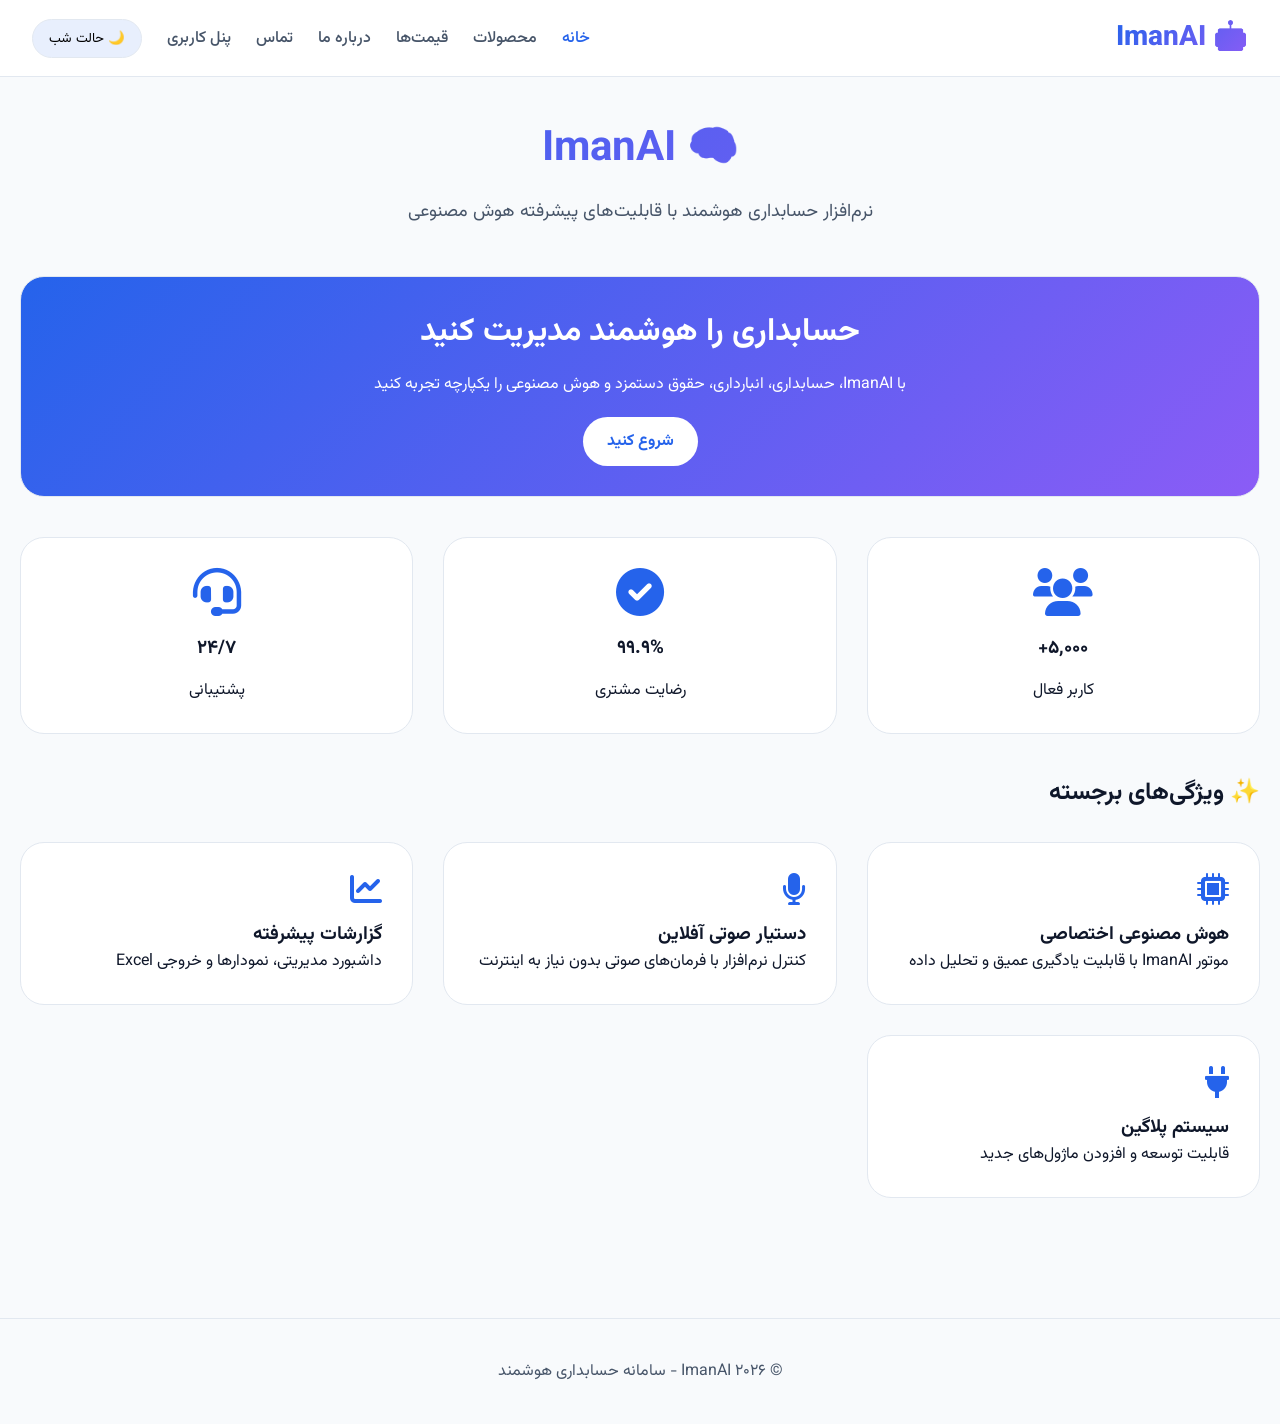
==== commit 7a76ea3a: "Update index.html Signed-off-by: neonpresents01-beep <neonpresents01@gmail.com>" ====
--- a/docs/index.html
+++ b/docs/index.html
@@ -2,1432 +2,104 @@
 <html lang="fa" dir="rtl">
 <head>
     <meta charset="UTF-8">
-    <meta name="viewport" content="width=device-width, initial-scale=1.0, user-scalable=yes">
-    <title>ImanAI | هوش مصنوعی حسابداری | نرم‌افزار حرفه‌ای</title>
-    <meta name="description" content="نرم‌افزار حسابداری هوشمند ImanAI با قابلیت‌های پیشرفته هوش مصنوعی، انبارداری، حقوق دستمزد و خرید و فروش">
-    <meta name="keywords" content="ImanAI, حسابداری هوشمند, نرم‌افزار حسابداری, انبارداری, حقوق دستمزد">
+    <meta name="viewport" content="width=device-width, initial-scale=1.0">
+    <title>ImanAI | خانه</title>
     <link href="https://fonts.googleapis.com/css2?family=Vazirmatn:wght@300;400;500;700;900&display=swap" rel="stylesheet">
     <link rel="stylesheet" href="https://cdnjs.cloudflare.com/ajax/libs/font-awesome/6.0.0/css/all.min.css">
-    <style>
-        * {
-            margin: 0;
-            padding: 0;
-            box-sizing: border-box;
-        }
-
-        :root {
-            --bg-primary: #f8fafc;
-            --bg-secondary: #ffffff;
-            --text-primary: #0f172a;
-            --text-secondary: #475569;
-            --border-color: #e2e8f0;
-            --card-bg: #ffffff;
-            --navbar-bg: rgba(255,255,255,0.95);
-            --shadow: 0 4px 6px -1px rgb(0 0 0 / 0.05);
-            --shadow-md: 0 10px 15px -3px rgb(0 0 0 / 0.1);
-            --shadow-lg: 0 20px 25px -5px rgb(0 0 0 / 0.1);
-            --primary: #2563eb;
-            --primary-dark: #1e40af;
-            --primary-light: #3b82f6;
-            --success: #10b981;
-            --danger: #ef4444;
-            --warning: #f59e0b;
-            --purple: #8b5cf6;
-        }
-
-        body.dark {
-            --bg-primary: #0f172a;
-            --bg-secondary: #1e293b;
-            --text-primary: #f1f5f9;
-            --text-secondary: #cbd5e1;
-            --border-color: rgba(255,255,255,0.08);
-            --card-bg: #1e293b;
-            --navbar-bg: rgba(15,23,42,0.95);
-        }
-
-        body {
-            font-family: 'Vazirmatn', sans-serif;
-            background: var(--bg-primary);
-            color: var(--text-primary);
-            transition: all 0.3s ease;
-        }
-
-        /* اسکرول بار */
-        ::-webkit-scrollbar {
-            width: 8px;
-            height: 8px;
-        }
-        ::-webkit-scrollbar-track {
-            background: var(--border-color);
-            border-radius: 10px;
-        }
-        ::-webkit-scrollbar-thumb {
-            background: var(--primary);
-            border-radius: 10px;
-        }
-
-        /* نوار ناوبری */
-        .navbar {
-            background: var(--navbar-bg);
-            backdrop-filter: blur(10px);
-            padding: 16px 32px;
-            position: sticky;
-            top: 0;
-            z-index: 1000;
-            border-bottom: 1px solid var(--border-color);
-        }
-
-        .nav-container {
-            max-width: 1300px;
-            margin: 0 auto;
-            display: flex;
-            justify-content: space-between;
-            align-items: center;
-            flex-wrap: wrap;
-            gap: 15px;
-        }
-
-        .logo {
-            font-size: 28px;
-            font-weight: 800;
-            background: linear-gradient(135deg, var(--primary), var(--purple));
-            -webkit-background-clip: text;
-            background-clip: text;
-            color: transparent;
-        }
-
-        .nav-links {
-            display: flex;
-            gap: 25px;
-            flex-wrap: wrap;
-            align-items: center;
-        }
-
-        .nav-links a {
-            color: var(--text-secondary);
-            text-decoration: none;
-            font-weight: 500;
-            transition: 0.3s;
-            font-size: 14px;
-        }
-
-        .nav-links a:hover {
-            color: var(--primary);
-        }
-
-        .theme-toggle {
-            background: rgba(37,99,235,0.1);
-            border: 1px solid var(--border-color);
-            border-radius: 50px;
-            padding: 8px 16px;
-            cursor: pointer;
-            font-family: inherit;
-            font-size: 14px;
-            color: var(--text-primary);
-            transition: 0.3s;
-        }
-
-        .theme-toggle:hover {
-            background: var(--primary);
-            color: white;
-        }
-
-        .container {
-            max-width: 1300px;
-            margin: 0 auto;
-            padding: 40px 20px;
-        }
-
-        /* بنر */
-        .hero {
-            background: linear-gradient(135deg, var(--primary), var(--purple));
-            border-radius: 32px;
-            padding: 50px;
-            text-align: center;
-            margin-bottom: 50px;
-            color: white;
-        }
-
-        .hero h1 {
-            font-size: 48px;
-            margin-bottom: 20px;
-        }
-
-        .hero p {
-            font-size: 18px;
-            opacity: 0.95;
-            max-width: 600px;
-            margin: 0 auto;
-        }
-
-        .stats {
-            display: flex;
-            justify-content: center;
-            gap: 40px;
-            margin-top: 30px;
-            flex-wrap: wrap;
-        }
-
-        .stat {
-            text-align: center;
-        }
-
-        .stat-number {
-            font-size: 32px;
-            font-weight: bold;
-        }
-
-        /* بخش‌ها */
-        .section-title {
-            font-size: 28px;
-            margin-bottom: 30px;
-            display: flex;
-            align-items: center;
-            gap: 10px;
-        }
-
-        /* کارت محصولات */
-        .products-grid {
-            display: grid;
-            grid-template-columns: repeat(auto-fit, minmax(300px, 1fr));
-            gap: 30px;
-            margin-bottom: 50px;
-        }
-
-        .product-card {
-            background: var(--card-bg);
-            border-radius: 24px;
-            padding: 30px;
-            border: 1px solid var(--border-color);
-            transition: all 0.3s;
-            box-shadow: var(--shadow);
-        }
-
-        .product-card:hover {
-            transform: translateY(-5px);
-            box-shadow: var(--shadow-md);
-            border-color: var(--primary-light);
-        }
-
-        .product-icon {
-            font-size: 48px;
-            margin-bottom: 20px;
-        }
-
-        .product-tag {
-            display: inline-block;
-            background: rgba(37,99,235,0.1);
-            color: var(--primary);
-            padding: 4px 12px;
-            border-radius: 50px;
-            font-size: 12px;
-            margin-top: 15px;
-        }
-
-        /* پلن‌های قیمتی */
-        .pricing-grid {
-            display: grid;
-            grid-template-columns: repeat(auto-fit, minmax(260px, 1fr));
-            gap: 25px;
-            margin-bottom: 50px;
-        }
-
-        .pricing-card {
-            background: var(--card-bg);
-            border-radius: 24px;
-            overflow: hidden;
-            border: 1px solid var(--border-color);
-            transition: all 0.3s;
-            box-shadow: var(--shadow);
-        }
-
-        .pricing-card:hover {
-            transform: translateY(-8px);
-            box-shadow: var(--shadow-lg);
-        }
-
-        .popular {
-            border: 2px solid var(--warning);
-            position: relative;
-        }
-
-        .popular-badge {
-            position: absolute;
-            top: 15px;
-            right: 15px;
-            background: var(--warning);
-            color: white;
-            padding: 5px 12px;
-            border-radius: 50px;
-            font-size: 12px;
-            font-weight: bold;
-        }
-
-        .card-header {
-            padding: 25px;
-            text-align: center;
-            border-bottom: 1px solid var(--border-color);
-        }
-
-        .price {
-            font-size: 32px;
-            font-weight: bold;
-            color: var(--primary);
-        }
-
-        .price small {
-            font-size: 14px;
-            color: var(--text-secondary);
-        }
-
-        .features {
-            list-style: none;
-            padding: 25px;
-        }
-
-        .features li {
-            padding: 10px 0;
-            display: flex;
-            align-items: center;
-            gap: 10px;
-            border-bottom: 1px solid var(--border-color);
-        }
-
-        .features li i {
-            width: 24px;
-        }
-
-        .fa-check-circle { color: var(--success); }
-        .fa-times-circle { color: var(--danger); }
-
-        .btn {
-            display: block;
-            margin: 20px;
-            padding: 12px;
-            text-align: center;
-            background: linear-gradient(135deg, var(--primary), var(--primary-dark));
-            color: white;
-            text-decoration: none;
-            border-radius: 50px;
-            font-weight: bold;
-            transition: 0.3s;
-            cursor: pointer;
-            border: none;
-            font-family: inherit;
-        }
-
-        .btn:hover {
-            transform: translateY(-2px);
-            opacity: 0.9;
-        }
-
-        /* بخش چت */
-        .chat-section {
-            background: var(--card-bg);
-            border-radius: 24px;
-            padding: 25px;
-            border: 1px solid var(--border-color);
-            margin-bottom: 50px;
-        }
-
-        .chat-messages {
-            height: 300px;
-            overflow-y: auto;
-            border-radius: 16px;
-            padding: 15px;
-            margin-bottom: 15px;
-            background: var(--bg-primary);
-        }
-
-        .user-msg {
-            background: var(--primary);
-            color: white;
-            padding: 10px 15px;
-            border-radius: 20px;
-            margin-bottom: 10px;
-            max-width: 80%;
-            align-self: flex-end;
-        }
-
-        .ai-msg {
-            background: var(--border-color);
-            color: var(--text-primary);
-            padding: 10px 15px;
-            border-radius: 20px;
-            margin-bottom: 10px;
-            max-width: 80%;
-        }
-
-        .chat-input-area {
-            display: flex;
-            gap: 10px;
-        }
-
-        .chat-input-area input {
-            flex: 1;
-            padding: 12px 20px;
-            border-radius: 50px;
-            border: 1px solid var(--border-color);
-            background: var(--bg-primary);
-            color: var(--text-primary);
-            font-family: inherit;
-        }
-
-        .chat-input-area button {
-            background: linear-gradient(135deg, var(--primary), var(--purple));
-            color: white;
-            border: none;
-            padding: 12px 24px;
-            border-radius: 50px;
-            cursor: pointer;
-            font-weight: bold;
-        }
-
-        /* مانیتورینگ */
-        .monitoring-grid {
-            display: grid;
-            grid-template-columns: repeat(auto-fit, minmax(200px, 1fr));
-            gap: 20px;
-            margin-bottom: 40px;
-        }
-
-        .monitor-card {
-            background: var(--card-bg);
-            border-radius: 20px;
-            padding: 20px;
-            text-align: center;
-            border: 1px solid var(--border-color);
-        }
-
-        .monitor-value {
-            font-size: 28px;
-            font-weight: bold;
-            color: var(--primary);
-            margin: 10px 0;
-        }
-
-        .status-online {
-            color: var(--success);
-        }
-
-        /* تماس با ما */
-        .contact-grid {
-            display: grid;
-            grid-template-columns: repeat(auto-fit, minmax(250px, 1fr));
-            gap: 30px;
-            margin-bottom: 40px;
-        }
-
-        .contact-card {
-            background: var(--card-bg);
-            border-radius: 24px;
-            padding: 30px;
-            text-align: center;
-            border: 1px solid var(--border-color);
-        }
-
-        .contact-card i {
-            font-size: 40px;
-            color: var(--primary);
-            margin-bottom: 15px;
-        }
-
-        /* فوتر */
-        .footer {
-            text-align: center;
-            padding: 40px;
-            border-top: 1px solid var(--border-color);
-            color: var(--text-secondary);
-            margin-top: 40px;
-        }
-
-        .social-links {
-            display: flex;
-            justify-content: center;
-            gap: 20px;
-            margin-bottom: 20px;
-        }
-
-        .social-links a {
-            color: var(--text-secondary);
-            font-size: 24px;
-            transition: 0.3s;
-        }
-
-        .social-links a:hover {
-            color: var(--primary);
-        }
-
-        @media (max-width: 768px) {
-            .nav-container {
-                flex-direction: column;
-            }
-            .hero h1 {
-                font-size: 32px;
-            }
-            .hero {
-                padding: 30px 20px;
-            }
-        }
-    </style>
+    <link rel="stylesheet" href="style.css">
 </head>
 <body>
 
 <div class="navbar">
     <div class="nav-container">
-        <div class="logo">🤖 ImanAI</div>
+        <a href="index.html" class="logo">🤖 ImanAI</a>
         <div class="nav-links">
-            <a href="#home">خانه</a>
-            <a href="#products">محصولات</a>
-            <a href="#pricing">قیمت‌ها</a>
-            <a href="#ai-chat">ImanAI</a>
-            <a href="#contact">تماس</a>
+            <a href="index.html" class="active">خانه</a>
+            <a href="products.html">محصولات</a>
+            <a href="pricing.html">قیمت‌ها</a>
+            <a href="about.html">درباره ما</a>
+            <a href="contact.html">تماس</a>
+            <a href="dashboard.html">پنل کاربری</a>
             <button class="theme-toggle" onclick="toggleTheme()">🌙 حالت شب</button>
         </div>
     </div>
 </div>
 
-<div class="container" id="home">
-    <!-- بنر اصلی -->
-    <div class="hero">
+<div class="container">
+    <div class="page-header">
         <h1>🧠 ImanAI</h1>
-        <p>نرم‌افزار حسابداری هوشمند با قابلیت‌های پیشرفته هوش مصنوعی، انبارداری، حقوق دستمزد و خرید و فروش</p>
-        <div class="stats">
-            <div class="stat">
-                <div class="stat-number">۵,۰۰۰+</div>
-                <div>کاربر فعال</div>
-            </div>
-            <div class="stat">
-                <div class="stat-number">۹۹.۹%</div>
-                <div>رضایت مشتری</div>
-            </div>
-            <div class="stat">
-                <div class="stat-number">۲۴/۷</div>
-                <div>پشتیبانی</div>
-            </div>
+        <p>نرم‌افزار حسابداری هوشمند با قابلیت‌های پیشرفته هوش مصنوعی</p>
+    </div>
+
+    <!-- بنر -->
+    <div class="card" style="text-align: center; background: linear-gradient(135deg, var(--primary), var(--purple)); color: white; margin-bottom: 40px;">
+        <h2 style="font-size: 32px; margin-bottom: 15px;">حسابداری را هوشمند مدیریت کنید</h2>
+        <p style="margin-bottom: 20px;">با ImanAI، حسابداری، انبارداری، حقوق دستمزد و هوش مصنوعی را یکپارچه تجربه کنید</p>
+        <a href="pricing.html" class="btn" style="background: white; color: var(--primary);">شروع کنید</a>
+    </div>
+
+    <!-- آمار -->
+    <div class="grid">
+        <div class="card" style="text-align: center;">
+            <i class="fas fa-users" style="font-size: 48px; color: var(--primary);"></i>
+            <h3 style="margin: 15px 0;">۵,۰۰۰+</h3>
+            <p>کاربر فعال</p>
+        </div>
+        <div class="card" style="text-align: center;">
+            <i class="fas fa-check-circle" style="font-size: 48px; color: var(--primary);"></i>
+            <h3 style="margin: 15px 0;">۹۹.۹%</h3>
+            <p>رضایت مشتری</p>
+        </div>
+        <div class="card" style="text-align: center;">
+            <i class="fas fa-headset" style="font-size: 48px; color: var(--primary);"></i>
+            <h3 style="margin: 15px 0;">۲۴/۷</h3>
+            <p>پشتیبانی</p>
         </div>
     </div>
 
-    <!-- محصولات -->
-    <h2 id="products" class="section-title">📦 محصولات ImanAI</h2>
-    <div class="products-grid">
-        <div class="product-card">
-            <div class="product-icon">📘</div>
-            <h3>ImanAILite</h3>
-            <p>نسخه سبک و سریع برای کسب‌وکارهای کوچک. امکانات پایه حسابداری و انبارداری.</p>
-            <span class="product-tag">مناسب شروع کار</span>
+    <!-- ویژگی‌ها -->
+    <h2 style="margin-bottom: 30px;">✨ ویژگی‌های برجسته</h2>
+    <div class="grid">
+        <div class="card">
+            <i class="fas fa-microchip" style="font-size: 32px; color: var(--primary); margin-bottom: 15px;"></i>
+            <h3>هوش مصنوعی اختصاصی</h3>
+            <p>موتور ImanAI با قابلیت یادگیری عمیق و تحلیل داده</p>
         </div>
-        <div class="product-card">
-            <div class="product-icon">📊</div>
-            <h3>ImanAccount</h3>
-            <p>نسخه کامل حسابداری حرفه‌ای با ماژول‌های خرید و فروش، حقوق دستمزد و گزارشات پیشرفته.</p>
-            <span class="product-tag">انتخاب هوشمندانه</span>
+        <div class="card">
+            <i class="fas fa-microphone" style="font-size: 32px; color: var(--primary); margin-bottom: 15px;"></i>
+            <h3>دستیار صوتی آفلاین</h3>
+            <p>کنترل نرم‌افزار با فرمان‌های صوتی بدون نیاز به اینترنت</p>
         </div>
-        <div class="product-card">
-            <div class="product-icon">🧠</div>
-            <h3>ImanAI Core</h3>
-            <p>هسته هوش مصنوعی اختصاصی با قابلیت یادگیری عمیق، تشخیص گفتار و تحلیل داده.</p>
-            <span class="product-tag">فناوری انحصاری</span>
+        <div class="card">
+            <i class="fas fa-chart-line" style="font-size: 32px; color: var(--primary); margin-bottom: 15px;"></i>
+            <h3>گزارشات پیشرفته</h3>
+            <p>داشبورد مدیریتی، نمودارها و خروجی Excel</p>
+        </div>
+        <div class="card">
+            <i class="fas fa-plug" style="font-size: 32px; color: var(--primary); margin-bottom: 15px;"></i>
+            <h3>سیستم پلاگین</h3>
+            <p>قابلیت توسعه و افزودن ماژول‌های جدید</p>
         </div>
     </div>
+</div>
 
-    <!-- قیمت‌ها -->
-    <h2 id="pricing" class="section-title">💰 پلن‌های قیمتی</h2>
-    <div class="pricing-grid">
-        <div class="pricing-card">
-            <div class="card-header">
-                <h3>📦 رایگان</h3>
-                <div class="price">۰ <small>تومان</small></div>
-            </div>
-            <ul class="features">
-                <li><i class="fas fa-check-circle"></i> حسابداری پایه</li>
-                <li><i class="fas fa-check-circle"></i> انبارداری (۵۰ کالا)</li>
-                <li><i class="fas fa-times-circle"></i> حقوق دستمزد</li>
-                <li><i class="fas fa-times-circle"></i> خرید و فروش</li>
-                <li><i class="fas fa-times-circle"></i> هوش مصنوعی</li>
-            </ul>
-            <a href="#" class="btn" onclick="alert('دانلود نسخه رایگان از طریق پشتیبانی')">شروع رایگان</a>
-        </div>
-        <div class="pricing-card">
-            <div class="card-header">
-                <h3>📋 پایه</h3>
-                <div class="price">۵۰۰,۰۰۰ <small>تومان</small></div>
-            </div>
-            <ul class="features">
-                <li><i class="fas fa-check-circle"></i> حسابداری کامل</li>
-                <li><i class="fas fa-check-circle"></i> انبارداری نامحدود</li>
-                <li><i class="fas fa-times-circle"></i> حقوق دستمزد</li>
-                <li><i class="fas fa-times-circle"></i> خرید و فروش</li>
-                <li><i class="fas fa-times-circle"></i> هوش مصنوعی</li>
-            </ul>
-            <a href="#" class="btn" onclick="alert('خرید پلن پایه - مبلغ: ۵۰۰,۰۰۰ تومان')">خرید پایه</a>
-        </div>
-        <div class="pricing-card popular">
-            <div class="popular-badge">🔥 محبوب</div>
-            <div class="card-header">
-                <h3>⚡ حرفه‌ای</h3>
-                <div class="price">۲,۷۰۰,۰۰۰ <small>تومان</small></div>
-            </div>
-            <ul class="features">
-                <li><i class="fas fa-check-circle"></i> حسابداری کامل</li>
-                <li><i class="fas fa-check-circle"></i> انبارداری نامحدود</li>
-                <li><i class="fas fa-check-circle"></i> حقوق دستمزد</li>
-                <li><i class="fas fa-check-circle"></i> خرید و فروش</li>
-                <li><i class="fas fa-times-circle"></i> هوش مصنوعی</li>
-            </ul>
-            <a href="#" class="btn" onclick="alert('خرید پلن حرفه‌ای - مبلغ: ۲,۷۰۰,۰۰۰ تومان')">خرید حرفه‌ای</a>
-        </div>
-        <div class="pricing-card">
-            <div class="card-header">
-                <h3>💎 کامل</h3>
-                <div class="price">۱۰,۰۰۰,۰۰۰ <small>تومان</small></div>
-            </div>
-            <ul class="features">
-                <li><i class="fas fa-check-circle"></i> همه امکانات پلن حرفه‌ای</li>
-                <li><i class="fas fa-check-circle"></i> هوش مصنوعی ImanAI</li>
-                <li><i class="fas fa-check-circle"></i> دستیار صوتی آفلاین</li>
-                <li><i class="fas fa-check-circle"></i> پشتیبانی ۱ ساله</li>
-                <li><i class="fas fa-check-circle"></i> API دسترسی</li>
-            </ul>
-            <a href="#" class="btn" onclick="alert('خرید پلن کامل - مبلغ: ۱۰,۰۰۰,۰۰۰ تومان')">خرید کامل</a>
-        </div>
-    </div>
-
-    <!-- چت با ImanAI -->
-    <h2 id="ai-chat" class="section-title">💬 گفتگو با ImanAI</h2>
-    <div class="chat-section">
-        <div class="chat-messages" id="chatMessages">
-            <div class="ai-msg">🤖 سلام! من ImanAI هستم. چطور می‌توانم به شما کمک کنم؟</div>
-        </div>
-        <div class="chat-input-area">
-            <input type="text" id="chatInput" placeholder="سوال خود را بپرسید...">
-            <button onclick="sendMessage()">ارسال</button>
-        </div>
-    </div>
-
-    <!-- مانیتورینگ -->
-    <h2 class="section-title">📊 وضعیت سرویس‌ها</h2>
-    <div class="monitoring-grid">
-        <div class="monitor-card">
-            <i class="fas fa-server" style="font-size: 32px; color: var(--primary);"></i>
-            <div class="monitor-value" id="uptime">۹۹.۹%</div>
-            <p>Uptime</p>
-            <span class="status-online">✅ آنلاین</span>
-        </div>
-        <div class="monitor-card">
-            <i class="fas fa-microchip" style="font-size: 32px; color: var(--primary);"></i>
-            <div class="monitor-value" id="aiStatus">فعال</div>
-            <p>وضعیت ImanAI</p>
-        </div>
-        <div class="monitor-card">
-            <i class="fas fa-users" style="font-size: 32px; color: var(--primary);"></i>
-            <div class="monitor-value" id="users">۵,۰۰۰+</div>
-            <p>کاربران فعال</p>
-        </div>
-    </div>
-
-    <!-- تماس با ما -->
-    <h2 id="contact" class="section-title">📞 تماس با ما</h2>
-    <div class="contact-grid">
-        <div class="contact-card">
-            <i class="fas fa-phone-alt"></i>
-            <h3>تلفن پشتیبانی</h3>
-            <p dir="ltr">۰۹۹۳۷۰۶۰۴۴۷</p>
-            <button class="btn" style="margin: 10px auto 0; width: auto; display: inline-block;" onclick="copyPhone()">📋 کپی</button>
-        </div>
-        <div class="contact-card">
-            <i class="fas fa-credit-card"></i>
-            <h3>شماره کارت</h3>
-            <p dir="ltr">۵۸۹۲ ۱۰۱۷ ۳۰۸۲ ۸۸۳۳</p>
-            <button class="btn" style="margin: 10px auto 0; width: auto; display: inline-block;" onclick="copyCard()">📋 کپی</button>
-        </div>
-        <div class="contact-card">
-            <i class="fab fa-telegram"></i>
-            <h3>پشتیبانی تلگرام</h3>
-            <p>@ImanAI_support</p>
-            <a href="https://t.me/ImanAI_support" target="_blank" class="btn" style="margin: 10px auto 0; width: auto; display: inline-block; text-decoration: none;">ارسال پیام</a>
-        </div>
-    </div>
-
-    <div class="footer">
-        <div class="social-links">
-            <a href="#"><i class="fab fa-telegram"></i></a>
-            <a href="#"><i class="fab fa-instagram"></i></a>
-            <a href="#"><i class="fab fa-linkedin"></i></a>
-            <a href="#"><i class="fab fa-github"></i></a>
-        </div>
-        <p>© ۲۰۲۶ ImanAI - سامانه حسابداری هوشمند | تمامی حقوق محفوظ است</p>
-        <p style="margin-top: 10px; font-size: 12px;">🤖 مجهز به هوش مصنوعی اختصاصی ImanAI</p>
-    </div>
+<div class="footer">
+    <p>© ۲۰۲۶ ImanAI - سامانه حسابداری هوشمند</p>
 </div>
 
 <script src="imanai-client.js"></script>
 <script>
-    // ========== توابع کمکی ==========
-    function copyCard() {
-        navigator.clipboard.writeText('5892101730828833');
-        alert('✅ شماره کارت کپی شد!');
-    }
-
-    function copyPhone() {
-        navigator.clipboard.writeText('09937060447');
-        alert('✅ شماره تماس کپی شد!');
-    }
-
-    // ========== حالت روز/شب ==========
     function toggleTheme() {
         document.body.classList.toggle('dark');
+        localStorage.setItem('theme', document.body.classList.contains('dark') ? 'dark' : 'light');
         const btn = document.querySelector('.theme-toggle');
-        btn.innerHTML = document.body.classList.contains('dark') ? '☀️ حالت روز' : '🌙 حالت شب';
-        localStorage.setItem('theme', document.body.classList.contains('dark') ? 'dark' : 'light');
+        if (btn) btn.innerHTML = document.body.classList.contains('dark') ? '☀️ حالت روز' : '🌙 حالت شب';
     }
-
     if (localStorage.getItem('theme') === 'dark') {
         document.body.classList.add('dark');
-        document.querySelector('.theme-toggle').innerHTML = '☀️ حالت روز';
-    }
-
-    // ========== چت با ImanAI ==========
-    const chatMessages = document.getElementById('chatMessages');
-    const chatInput = document.getElementById('chatInput');
-
-    function addMessage(sender, text) {
-        const messageDiv = document.createElement('div');
-        messageDiv.className = sender === 'user' ? 'user-msg' : 'ai-msg';
-        messageDiv.innerHTML = sender === 'user' ? `👤 شما: ${text}` : `🤖 ImanAI: ${text}`;
-        chatMessages.appendChild(messageDiv);
-        chatMessages.scrollTop = chatMessages.scrollHeight;
-    }
-
-    async function sendMessage() {
-        const message = chatInput.value.trim();
-        if (!message) return;
-
-        addMessage('user', message);
-        chatInput.value = '';
-
-        try {
-            const result = await imanai.chat(message);
-            if (result.response) {
-                addMessage('ai', result.response);
-            } else {
-                addMessage('ai', 'متاسفانه پاسخی دریافت نشد. لطفاً دوباره تلاش کنید.');
-            }
-        } catch (error) {
-            console.error('Error:', error);
-            addMessage('ai', `❌ خطا: ${error.message}`);
-        }
-    }
-
-    chatInput.addEventListener('keypress', function(e) {
-        if (e.key === 'Enter') sendMessage();
-    });
-
-    // ========== مانیتورینگ ==========
-    async function updateStatus() {
-        try {
-            const status = await imanai.getStatus();
-            if (status && status.status === 'online') {
-                document.getElementById('aiStatus').innerHTML = 'فعال';
-                document.getElementById('aiStatus').style.color = 'var(--success)';
-            }
-        } catch (error) {
-            document.getElementById('aiStatus').innerHTML = 'در حال بررسی';
-        }
-    }
-
-    updateStatus();
-    setInterval(updateStatus, 30000);
-</script>
-
-</body>
-</html>            --shadow-hover: 0 25px 40px -12px rgba(0,0,0,0.15);
-        }
-
-        /* حالت تیره */
-        body.dark {
-            --bg-primary: linear-gradient(135deg, #0f172a 0%, #1e1b4b 100%);
-            --bg-secondary: #1e293b;
-            --bg-card: linear-gradient(145deg, #1e293b, #0f172a);
-            --bg-hero: #1e293b;
-            --text-primary: #f1f5f9;
-            --text-secondary: #cbd5e1;
-            --text-muted: #94a3b8;
-            --border-color: rgba(255,255,255,0.1);
-            --navbar-bg: rgba(15, 23, 42, 0.95);
-            --card-bg: linear-gradient(145deg, #1e293b, #0f172a);
-            --feature-border: rgba(255,255,255,0.05);
-            --shadow: 0 20px 35px -10px rgba(0,0,0,0.5);
-            --shadow-hover: 0 25px 45px -12px rgba(0,0,0,0.7);
-        }
-
-        body {
-            background: var(--bg-primary);
-            color: var(--text-primary);
-        }
-
-        /* نوار ناوبری */
-        .navbar {
-            background: var(--navbar-bg);
-            backdrop-filter: blur(10px);
-            padding: 16px 32px;
-            position: sticky;
-            top: 0;
-            z-index: 1000;
-            border-bottom: 1px solid var(--border-color);
-        }
-
-        .nav-container {
-            max-width: 1300px;
-            margin: 0 auto;
-            display: flex;
-            justify-content: space-between;
-            align-items: center;
-            flex-wrap: wrap;
-            gap: 15px;
-        }
-
-        .logo-area {
-            display: flex;
-            align-items: center;
-            gap: 10px;
-        }
-
-        .logo-icon {
-            font-size: 32px;
-        }
-
-        .logo-text {
-            font-size: 24px;
-            font-weight: 800;
-            background: linear-gradient(135deg, #f59e0b, #ef4444);
-            -webkit-background-clip: text;
-            background-clip: text;
-            color: transparent;
-        }
-
-        .nav-links {
-            display: flex;
-            gap: 25px;
-            flex-wrap: wrap;
-            align-items: center;
-        }
-
-        .nav-links a {
-            color: var(--text-secondary);
-            text-decoration: none;
-            font-weight: 500;
-            transition: 0.3s;
-        }
-
-        .nav-links a:hover {
-            color: #f59e0b;
-        }
-
-        /* دکمه تغییر حالت روز/شب */
-        .theme-toggle {
-            background: rgba(245, 158, 11, 0.15);
-            border: 1px solid rgba(245, 158, 11, 0.3);
-            border-radius: 50px;
-            padding: 8px 16px;
-            cursor: pointer;
-            font-family: inherit;
-            font-size: 14px;
-            font-weight: 500;
-            color: var(--text-primary);
-            transition: all 0.3s;
-        }
-
-        .theme-toggle:hover {
-            background: #f59e0b;
-            color: #0f172a;
-        }
-
-        .container {
-            max-width: 1300px;
-            margin: 0 auto;
-            padding: 40px 20px;
-        }
-
-        /* بخش معرفی */
-        .hero {
-            text-align: center;
-            margin-bottom: 60px;
-            padding: 40px 20px;
-            background: var(--bg-hero);
-            border-radius: 48px;
-            border: 1px solid var(--border-color);
-        }
-
-        .hero h1 {
-            font-size: 48px;
-            background: linear-gradient(135deg, #f59e0b, #ef4444);
-            -webkit-background-clip: text;
-            background-clip: text;
-            color: transparent;
-            margin-bottom: 20px;
-        }
-
-        .hero p {
-            color: var(--text-secondary);
-            font-size: 18px;
-            max-width: 700px;
-            margin: 0 auto 25px;
-            line-height: 1.8;
-        }
-
-        .hero-badge {
-            display: inline-block;
-            background: rgba(245, 158, 11, 0.15);
-            padding: 8px 20px;
-            border-radius: 50px;
-            color: #f59e0b;
-            font-size: 14px;
-            border: 1px solid rgba(245, 158, 11, 0.3);
-        }
-
-        .section-title {
-            text-align: center;
-            font-size: 32px;
-            color: var(--text-primary);
-            margin-bottom: 40px;
-            position: relative;
-        }
-
-        .section-title:after {
-            content: '';
-            display: block;
-            width: 60px;
-            height: 4px;
-            background: linear-gradient(135deg, #f59e0b, #ef4444);
-            margin: 15px auto 0;
-            border-radius: 4px;
-        }
-
-        /* محصولات */
-        .products-grid {
-            display: grid;
-            grid-template-columns: repeat(auto-fit, minmax(300px, 1fr));
-            gap: 30px;
-            margin-bottom: 60px;
-        }
-
-        .product-card {
-            background: var(--card-bg);
-            border-radius: 28px;
-            padding: 30px;
-            text-align: center;
-            border: 1px solid var(--border-color);
-            transition: 0.3s;
-            box-shadow: var(--shadow);
-        }
-
-        .product-card:hover {
-            transform: translateY(-5px);
-            box-shadow: var(--shadow-hover);
-            border-color: rgba(245, 158, 11, 0.3);
-        }
-
-        .product-icon {
-            font-size: 55px;
-            margin-bottom: 20px;
-        }
-
-        .product-card h3 {
-            font-size: 26px;
-            color: var(--text-primary);
-            margin-bottom: 15px;
-        }
-
-        .product-card p {
-            color: var(--text-muted);
-            line-height: 1.7;
-            margin-bottom: 20px;
-        }
-
-        .product-tag {
-            display: inline-block;
-            background: rgba(245, 158, 11, 0.15);
-            padding: 5px 15px;
-            border-radius: 50px;
-            color: #f59e0b;
-            font-size: 13px;
-        }
-
-        /* پلن‌ها */
-        .pricing-grid {
-            display: grid;
-            grid-template-columns: repeat(auto-fit, minmax(260px, 1fr));
-            gap: 25px;
-            margin-bottom: 50px;
-        }
-
-        .pricing-card {
-            background: var(--card-bg);
-            border-radius: 28px;
-            overflow: hidden;
-            transition: all 0.3s ease;
-            border: 1px solid var(--border-color);
-            position: relative;
-            box-shadow: var(--shadow);
-        }
-
-        .pricing-card:hover {
-            transform: translateY(-8px);
-            box-shadow: var(--shadow-hover);
-            border-color: rgba(245, 158, 11, 0.4);
-        }
-
-        .popular-badge {
-            position: absolute;
-            top: 18px;
-            right: 18px;
-            background: linear-gradient(135deg, #f59e0b, #ea580c);
-            color: white;
-            padding: 5px 14px;
-            border-radius: 50px;
-            font-size: 12px;
-            font-weight: bold;
-            z-index: 10;
-        }
-
-        .card-header {
-            padding: 25px 20px;
-            text-align: center;
-            border-bottom: 1px solid var(--border-color);
-        }
-
-        .card-header h3 {
-            font-size: 26px;
-            font-weight: 800;
-            color: var(--text-primary);
-            margin-bottom: 12px;
-        }
-
-        .price {
-            font-size: 30px;
-            font-weight: bold;
-            color: #f59e0b;
-        }
-
-        .price small {
-            font-size: 13px;
-            color: var(--text-muted);
-        }
-
-        .price-note {
-            font-size: 11px;
-            color: var(--text-muted);
-            margin-top: 6px;
-        }
-
-        .card-body {
-            padding: 20px;
-        }
-
-        .features {
-            list-style: none;
-            margin-bottom: 25px;
-        }
-
-        .features li {
-            padding: 10px 0;
-            display: flex;
-            align-items: center;
-            gap: 12px;
-            border-bottom: 1px solid var(--feature-border);
-            font-size: 14px;
-            color: var(--text-secondary);
-        }
-
-        .features li i {
-            width: 22px;
-        }
-
-        .fa-check-circle {
-            color: #10b981;
-        }
-
-        .fa-times-circle {
-            color: #ef4444;
-        }
-
-        .btn {
-            display: block;
-            width: 100%;
-            padding: 12px;
-            border-radius: 50px;
-            font-weight: 600;
-            text-align: center;
-            border: none;
-            font-family: inherit;
-            font-size: 15px;
-            cursor: pointer;
-            transition: all 0.3s;
-            background: rgba(245, 158, 11, 0.15);
-            color: #f59e0b;
-            border: 1px solid rgba(245, 158, 11, 0.3);
-        }
-
-        .btn:hover {
-            background: #f59e0b;
-            color: #0f172a;
-            transform: translateY(-2px);
-        }
-
-        .btn-success {
-            background: linear-gradient(135deg, #f59e0b, #ea580c);
-            color: white;
-            border: none;
-        }
-
-        .btn-success:hover {
-            background: linear-gradient(135deg, #ea580c, #c2410c);
-            color: white;
-        }
-
-        /* اطلاعات تماس */
-        .contact-payment {
-            background: var(--bg-hero);
-            border-radius: 32px;
-            padding: 35px;
-            margin-top: 40px;
-            border: 1px solid var(--border-color);
-        }
-
-        .contact-payment h3 {
-            color: var(--text-primary);
-            text-align: center;
-            font-size: 28px;
-            margin-bottom: 25px;
-        }
-
-        .info-wrapper {
-            display: grid;
-            grid-template-columns: repeat(auto-fit, minmax(280px, 1fr));
-            gap: 30px;
-        }
-
-        .info-box {
-            text-align: center;
-            padding: 20px;
-            background: rgba(0,0,0,0.2);
-            border-radius: 24px;
-        }
-
-        .info-box i {
-            font-size: 40px;
-            color: #f59e0b;
-            margin-bottom: 15px;
-        }
-
-        .info-box h4 {
-            color: var(--text-primary);
-            margin-bottom: 15px;
-            font-size: 20px;
-        }
-
-        .card-number {
-            background: var(--bg-secondary);
-            padding: 15px;
-            border-radius: 16px;
-            font-size: 22px;
-            font-weight: bold;
-            letter-spacing: 3px;
-            color: #f59e0b;
-            margin: 15px auto;
-            display: inline-block;
-            font-family: monospace;
-            direction: ltr;
-            border: 1px solid var(--border-color);
-        }
-
-        .copy-btn {
-            background: #f59e0b;
-            color: #0f172a;
-            border: none;
-            padding: 8px 25px;
-            border-radius: 50px;
-            cursor: pointer;
-            font-family: inherit;
-            font-weight: 600;
-            margin-top: 10px;
-            transition: 0.3s;
-        }
-
-        .copy-btn:hover {
-            background: #ea580c;
-            color: white;
-        }
-
-        .phone-number {
-            font-size: 24px;
-            font-weight: bold;
-            color: #f59e0b;
-            direction: ltr;
-            display: inline-block;
-            background: var(--bg-secondary);
-            padding: 12px 25px;
-            border-radius: 50px;
-            border: 1px solid var(--border-color);
-        }
-
-        .footer {
-            text-align: center;
-            margin-top: 60px;
-            padding: 25px;
-            color: var(--text-muted);
-            font-size: 13px;
-            border-top: 1px solid var(--border-color);
-        }
-
-        @media (max-width: 768px) {
-            .nav-container {
-                flex-direction: column;
-            }
-            .hero h1 {
-                font-size: 32px;
-            }
-            .section-title {
-                font-size: 26px;
-            }
-            .card-number, .phone-number {
-                font-size: 16px;
-                letter-spacing: 1px;
-            }
-        }
-    </style>
-</head>
-<body>
-
-<!-- نوار ناوبری -->
-<div class="navbar">
-    <div class="nav-container">
-        <div class="logo-area">
-            <span class="logo-icon">🤖</span>
-            <span class="logo-text">ImanAI</span>
-        </div>
-        <div class="nav-links">
-            <a href="#home">خانه</a>
-            <a href="#products">محصولات</a>
-            <a href="#shop">فروشگاه</a>
-            <a href="#contact">تماس با ما</a>
-            <button class="theme-toggle" onclick="toggleTheme()" id="themeBtn">
-                🌙 حالت شب
-            </button>
-        </div>
-    </div>
-</div>
-
-<div class="container" id="home">
-    <!-- بخش معرفی برنامه -->
-    <div class="hero">
-        <div class="hero-badge">
-            <i class="fas fa-microphone-alt"></i> پیشگام حسابداری با هوش مصنوعی
-        </div>
-        <h1>ImanAI <span style="color:#f59e0b;">حسابداری هوشمند</span></h1>
-        <p>نرم‌افزار حسابداری حرفه‌ای مجهز به هوش مصنوعی ImanAI<br>
-        مدیریت مالی، انبارداری، حقوق دستمزد، خرید و فروش، همراه با دستیار صوتی پیشرفته</p>
-        <div class="hero-badge">
-            <i class="fas fa-check-circle"></i> بیش از ۵۰۰۰ کسب‌وکار فعال
-        </div>
-    </div>
-
-    <!-- بخش محصولات -->
-    <div id="products">
-        <h2 class="section-title">📦 محصولات ImanAI</h2>
-        <div class="products-grid">
-            <div class="product-card">
-                <div class="product-icon">📘</div>
-                <h3>ImanAILite</h3>
-                <p>نسخه سبک و سریع برای کسب‌وکارهای کوچک<br>
-                امکانات پایه حسابداری و انبارداری</p>
-                <span class="product-tag">مناسب شروع کار</span>
-            </div>
-            <div class="product-card">
-                <div class="product-icon">📊</div>
-                <h3>ImanAccount</h3>
-                <p>نسخه کامل حسابداری حرفه‌ای<br>
-                همراه با ماژول خرید و فروش، حقوق دستمزد و گزارشات پیشرفته</p>
-                <span class="product-tag">انتخاب هوشمندانه</span>
-            </div>
-        </div>
-    </div>
-
-    <!-- فروشگاه پلن‌ها -->
-    <div id="shop">
-        <h2 class="section-title">🛒 فروشگاه | پلن‌های ImanAccounting</h2>
-        <div class="pricing-grid">
-            <!-- پلن رایگان -->
-            <div class="pricing-card">
-                <div class="card-header">
-                    <h3>📦 رایگان</h3>
-                    <div class="price">۰ <small>تومان</small></div>
-                    <div class="price-note">همیشگی رایگان</div>
-                </div>
-                <div class="card-body">
-                    <ul class="features">
-                        <li><i class="fas fa-check-circle"></i> حسابداری</li>
-                        <li><i class="fas fa-check-circle"></i> انبارداری</li>
-                        <li><i class="fas fa-times-circle"></i> حقوق و دستمزد</li>
-                        <li><i class="fas fa-times-circle"></i> خرید و فروش</li>
-                        <li><i class="fas fa-times-circle"></i> دستیار صوتی</li>
-                        <li><i class="fas fa-check-circle"></i> گزارشات</li>
-                    </ul>
-                    <button class="btn" onclick="downloadTrial()">شروع رایگان</button>
-                </div>
-            </div>
-
-            <!-- پلن پایه -->
-            <div class="pricing-card">
-                <div class="card-header">
-                    <h3>📋 پایه</h3>
-                    <div class="price">۵۰۰,۰۰۰ <small>تومان</small></div>
-                    <div class="price-note">مادام‌العمر</div>
-                </div>
-                <div class="card-body">
-                    <ul class="features">
-                        <li><i class="fas fa-check-circle"></i> حسابداری</li>
-                        <li><i class="fas fa-check-circle"></i> انبارداری</li>
-                        <li><i class="fas fa-times-circle"></i> حقوق و دستمزد</li>
-                        <li><i class="fas fa-times-circle"></i> خرید و فروش</li>
-                        <li><i class="fas fa-times-circle"></i> دستیار صوتی</li>
-                        <li><i class="fas fa-check-circle"></i> گزارشات</li>
-                    </ul>
-                    <button class="btn" onclick="showPayment('پایه', 500000)">خرید پایه</button>
-                </div>
-            </div>
-
-            <!-- پلن حرفه‌ای -->
-            <div class="pricing-card">
-                <div class="popular-badge">🔥 محبوب</div>
-                <div class="card-header">
-                    <h3>⚡ حرفه‌ای</h3>
-                    <div class="price">۲,۷۰۰,۰۰۰ <small>تومان</small></div>
-                    <div class="price-note">مادام‌العمر</div>
-                </div>
-                <div class="card-body">
-                    <ul class="features">
-                        <li><i class="fas fa-check-circle"></i> حسابداری</li>
-                        <li><i class="fas fa-check-circle"></i> انبارداری</li>
-                        <li><i class="fas fa-check-circle"></i> حقوق و دستمزد</li>
-                        <li><i class="fas fa-check-circle"></i> خرید و فروش</li>
-                        <li><i class="fas fa-times-circle"></i> دستیار صوتی</li>
-                        <li><i class="fas fa-check-circle"></i> گزارشات</li>
-                    </ul>
-                    <button class="btn btn-success" onclick="showPayment('حرفه‌ای', 2700000)">خرید حرفه‌ای</button>
-                </div>
-            </div>
-
-            <!-- پلن کامل -->
-            <div class="pricing-card">
-                <div class="card-header">
-                    <h3>💎 کامل</h3>
-                    <div class="price">۱۰,۰۰۰,۰۰۰ <small>تومان</small></div>
-                    <div class="price-note">مادام‌العمر</div>
-                </div>
-                <div class="card-body">
-                    <ul class="features">
-                        <li><i class="fas fa-check-circle"></i> حسابداری</li>
-                        <li><i class="fas fa-check-circle"></i> انبارداری</li>
-                        <li><i class="fas fa-check-circle"></i> حقوق و دستمزد</li>
-                        <li><i class="fas fa-check-circle"></i> خرید و فروش</li>
-                        <li><i class="fas fa-check-circle"></i> دستیار صوتی</li>
-                        <li><i class="fas fa-check-circle"></i> گزارشات</li>
-                    </ul>
-                    <button class="btn" onclick="showPayment('کامل', 10000000)">خرید کامل</button>
-                </div>
-            </div>
-        </div>
-    </div>
-
-    <!-- اطلاعات تماس و پرداخت -->
-    <div id="contact">
-        <div class="contact-payment">
-            <h3>📞 تماس با ما & 💳 اطلاعات پرداخت</h3>
-            <div class="info-wrapper">
-                <div class="info-box">
-                    <i class="fas fa-phone-alt"></i>
-                    <h4>شماره تماس مستقیم</h4>
-                    <div class="phone-number" id="phoneNumber">۰۹۹۳۷۰۶۰۴۴۷</div>
-                    <button class="copy-btn" onclick="copyPhoneNumber()" style="margin-top: 15px;">
-                        <i class="fas fa-copy"></i> کپی شماره تماس
-                    </button>
-                </div>
-                <div class="info-box">
-                    <i class="fas fa-credit-card"></i>
-                    <h4>شماره کارت (واریز وجه)</h4>
-                    <div class="card-number" id="cardNumber">۵۸۹۲ ۱۰۱۷ ۳۰۸۲ ۸۸۳۳</div>
-                    <button class="copy-btn" onclick="copyCardNumber()">
-                        <i class="fas fa-copy"></i> کپی شماره کارت
-                    </button>
-                    <p style="color: var(--text-muted); font-size:12px; margin-top:12px;">پس از واریز، رسید را ارسال کنید</p>
-                </div>
-                <div class="info-box">
-                    <i class="fas fa-telegram-plane"></i>
-                    <h4>پشتیبانی تلگرام</h4>
-                    <div class="phone-number" style="font-size: 18px;">@ImanAI_support</div>
-                    <p style="color: var(--text-muted); font-size:12px; margin-top:10px;">ارسال رسید و دریافت لایسنس</p>
-                </div>
-            </div>
-        </div>
-    </div>
-
-    <div class="footer">
-        <p>© ۲۰۲۶ ImanAI - سامانه حسابداری هوشمند | تمامی حقوق محفوظ است</p>
-        <p style="margin-top: 8px;">🤖 مجهز به هوش مصنوعی ImanAI | دستیار صوتی | گزارشات پیشرفته</p>
-    </div>
-</div>
-
-<script>
-    // حالت روز/شب
-    function toggleTheme() {
-        document.body.classList.toggle('dark');
-        const btn = document.getElementById('themeBtn');
-        if (document.body.classList.contains('dark')) {
-            btn.innerHTML = '☀️ حالت روز';
-        } else {
-            btn.innerHTML = '🌙 حالت شب';
-        }
-    }
-
-    // بررسی تنظیمات ذخیره شده قبلی
-    if (localStorage.getItem('theme') === 'dark') {
-        document.body.classList.add('dark');
-        document.getElementById('themeBtn').innerHTML = '☀️ حالت روز';
-    }
-
-    // ذخیره تنظیمات کاربر
-    const observer = new MutationObserver(function() {
-        if (document.body.classList.contains('dark')) {
-            localStorage.setItem('theme', 'dark');
-        } else {
-            localStorage.setItem('theme', 'light');
-        }
-    });
-    observer.observe(document.body, { attributes: true });
-
-    // توابع کاربردی
-    function copyCardNumber() {
-        const cardNumber = document.getElementById('cardNumber').innerText.replace(/\s/g, '');
-        navigator.clipboard.writeText(cardNumber);
-        alert('✅ شماره کارت کپی شد!');
-    }
-
-    function copyPhoneNumber() {
-        const phone = document.getElementById('phoneNumber').innerText;
-        navigator.clipboard.writeText(phone);
-        alert('✅ شماره تماس ' + phone + ' کپی شد!');
-    }
-
-    function downloadTrial() {
-        window.open('https://my.files.ir/drive/s/hEKToky72v4EhInnxAIKgup68POjNl', '_blank');
-        alert('📥 دانلود نسخه رایگان ImanAccounting آغاز شد.\nحسابداری + انبارداری + گزارشات فعال است.');
-    }
-
-    function showPayment(plan, amount) {
-        alert(`💰 خرید پلن ${plan}\n\nمبلغ قابل پرداخت: ${amount.toLocaleString()} تومان\n\n📋 مراحل:\n1. واریز به شماره کارت 5892101730828833\n2. ارسال رسید به @ImanAI_support\n3. دریافت لایسنس و فعال‌سازی\n\n📞 پشتیبانی: 09937060447`);
+        const btn = document.querySelector('.theme-toggle');
+        if (btn) btn.innerHTML = '☀️ حالت روز';
     }
 </script>
 </body>
-        </html>
+</html>
--- a/docs/style.css
+++ b/docs/style.css
@@ -0,0 +1,286 @@
+/* style.css - استایل مشترک همه صفحات */
+* {
+    margin: 0;
+    padding: 0;
+    box-sizing: border-box;
+}
+
+:root {
+    --bg-primary: #f8fafc;
+    --bg-secondary: #ffffff;
+    --text-primary: #0f172a;
+    --text-secondary: #475569;
+    --border-color: #e2e8f0;
+    --card-bg: #ffffff;
+    --navbar-bg: rgba(255,255,255,0.95);
+    --primary: #2563eb;
+    --primary-dark: #1e40af;
+    --success: #10b981;
+    --danger: #ef4444;
+    --warning: #f59e0b;
+    --purple: #8b5cf6;
+}
+
+body.dark {
+    --bg-primary: #0f172a;
+    --bg-secondary: #1e293b;
+    --text-primary: #f1f5f9;
+    --text-secondary: #cbd5e1;
+    --border-color: rgba(255,255,255,0.08);
+    --card-bg: #1e293b;
+    --navbar-bg: rgba(15,23,42,0.95);
+}
+
+body {
+    font-family: 'Vazirmatn', sans-serif;
+    background: var(--bg-primary);
+    color: var(--text-primary);
+    transition: all 0.3s ease;
+}
+
+/* نوار ناوبری */
+.navbar {
+    background: var(--navbar-bg);
+    backdrop-filter: blur(10px);
+    padding: 16px 32px;
+    position: sticky;
+    top: 0;
+    z-index: 1000;
+    border-bottom: 1px solid var(--border-color);
+}
+
+.nav-container {
+    max-width: 1300px;
+    margin: 0 auto;
+    display: flex;
+    justify-content: space-between;
+    align-items: center;
+    flex-wrap: wrap;
+    gap: 15px;
+}
+
+.logo {
+    font-size: 28px;
+    font-weight: 800;
+    background: linear-gradient(135deg, var(--primary), var(--purple));
+    -webkit-background-clip: text;
+    background-clip: text;
+    color: transparent;
+    text-decoration: none;
+}
+
+.nav-links {
+    display: flex;
+    gap: 25px;
+    flex-wrap: wrap;
+    align-items: center;
+}
+
+.nav-links a {
+    color: var(--text-secondary);
+    text-decoration: none;
+    font-weight: 500;
+    transition: 0.3s;
+}
+
+.nav-links a:hover, .nav-links a.active {
+    color: var(--primary);
+}
+
+.theme-toggle {
+    background: rgba(37,99,235,0.1);
+    border: 1px solid var(--border-color);
+    border-radius: 50px;
+    padding: 8px 16px;
+    cursor: pointer;
+    font-family: inherit;
+    transition: 0.3s;
+}
+
+.theme-toggle:hover {
+    background: var(--primary);
+    color: white;
+}
+
+.container {
+    max-width: 1300px;
+    margin: 0 auto;
+    padding: 40px 20px;
+    min-height: calc(100vh - 200px);
+}
+
+/* فوتر */
+.footer {
+    text-align: center;
+    padding: 40px;
+    border-top: 1px solid var(--border-color);
+    color: var(--text-secondary);
+    margin-top: 40px;
+}
+
+/* دکمه‌ها */
+.btn {
+    display: inline-block;
+    padding: 12px 24px;
+    background: linear-gradient(135deg, var(--primary), var(--primary-dark));
+    color: white;
+    text-decoration: none;
+    border-radius: 50px;
+    font-weight: bold;
+    border: none;
+    cursor: pointer;
+    transition: 0.3s;
+}
+
+.btn:hover {
+    transform: translateY(-2px);
+    opacity: 0.9;
+}
+
+.btn-outline {
+    background: transparent;
+    border: 2px solid var(--primary);
+    color: var(--primary);
+}
+
+.btn-outline:hover {
+    background: var(--primary);
+    color: white;
+}
+
+/* هدر صفحه */
+.page-header {
+    text-align: center;
+    margin-bottom: 50px;
+}
+
+.page-header h1 {
+    font-size: 42px;
+    background: linear-gradient(135deg, var(--primary), var(--purple));
+    -webkit-background-clip: text;
+    background-clip: text;
+    color: transparent;
+    margin-bottom: 15px;
+}
+
+.page-header p {
+    color: var(--text-secondary);
+    font-size: 18px;
+}
+
+/* کارت‌ها */
+.card {
+    background: var(--card-bg);
+    border-radius: 24px;
+    padding: 30px;
+    border: 1px solid var(--border-color);
+    transition: all 0.3s;
+}
+
+.card:hover {
+    transform: translateY(-5px);
+    box-shadow: 0 10px 25px -5px rgba(0,0,0,0.1);
+}
+
+/* گرید */
+.grid {
+    display: grid;
+    grid-template-columns: repeat(auto-fit, minmax(300px, 1fr));
+    gap: 30px;
+    margin-bottom: 40px;
+}
+
+/* فرم */
+.form-group {
+    margin-bottom: 20px;
+}
+
+.form-group label {
+    display: block;
+    margin-bottom: 8px;
+    font-weight: 500;
+}
+
+.form-group input, .form-group textarea {
+    width: 100%;
+    padding: 12px 16px;
+    border-radius: 12px;
+    border: 1px solid var(--border-color);
+    background: var(--bg-primary);
+    color: var(--text-primary);
+    font-family: inherit;
+}
+
+/* چت */
+.chat-messages {
+    height: 400px;
+    overflow-y: auto;
+    padding: 15px;
+    background: var(--bg-primary);
+    border-radius: 16px;
+    margin-bottom: 15px;
+}
+
+.user-msg {
+    background: var(--primary);
+    color: white;
+    padding: 10px 15px;
+    border-radius: 20px;
+    margin-bottom: 10px;
+    max-width: 80%;
+}
+
+.ai-msg {
+    background: var(--border-color);
+    color: var(--text-primary);
+    padding: 10px 15px;
+    border-radius: 20px;
+    margin-bottom: 10px;
+    max-width: 80%;
+}
+
+.chat-input {
+    display: flex;
+    gap: 10px;
+}
+
+.chat-input input {
+    flex: 1;
+    padding: 12px 20px;
+    border-radius: 50px;
+    border: 1px solid var(--border-color);
+    background: var(--bg-primary);
+}
+
+/* هشدار */
+.alert {
+    padding: 15px 20px;
+    border-radius: 16px;
+    margin-bottom: 20px;
+}
+
+.alert-success {
+    background: rgba(16,185,129,0.1);
+    border: 1px solid var(--success);
+    color: var(--success);
+}
+
+.alert-error {
+    background: rgba(239,68,68,0.1);
+    border: 1px solid var(--danger);
+    color: var(--danger);
+}
+
+/* وضعیت آنلاین */
+.status-online {
+    color: var(--success);
+}
+
+@media (max-width: 768px) {
+    .nav-container {
+        flex-direction: column;
+    }
+    .page-header h1 {
+        font-size: 32px;
+    }
+}
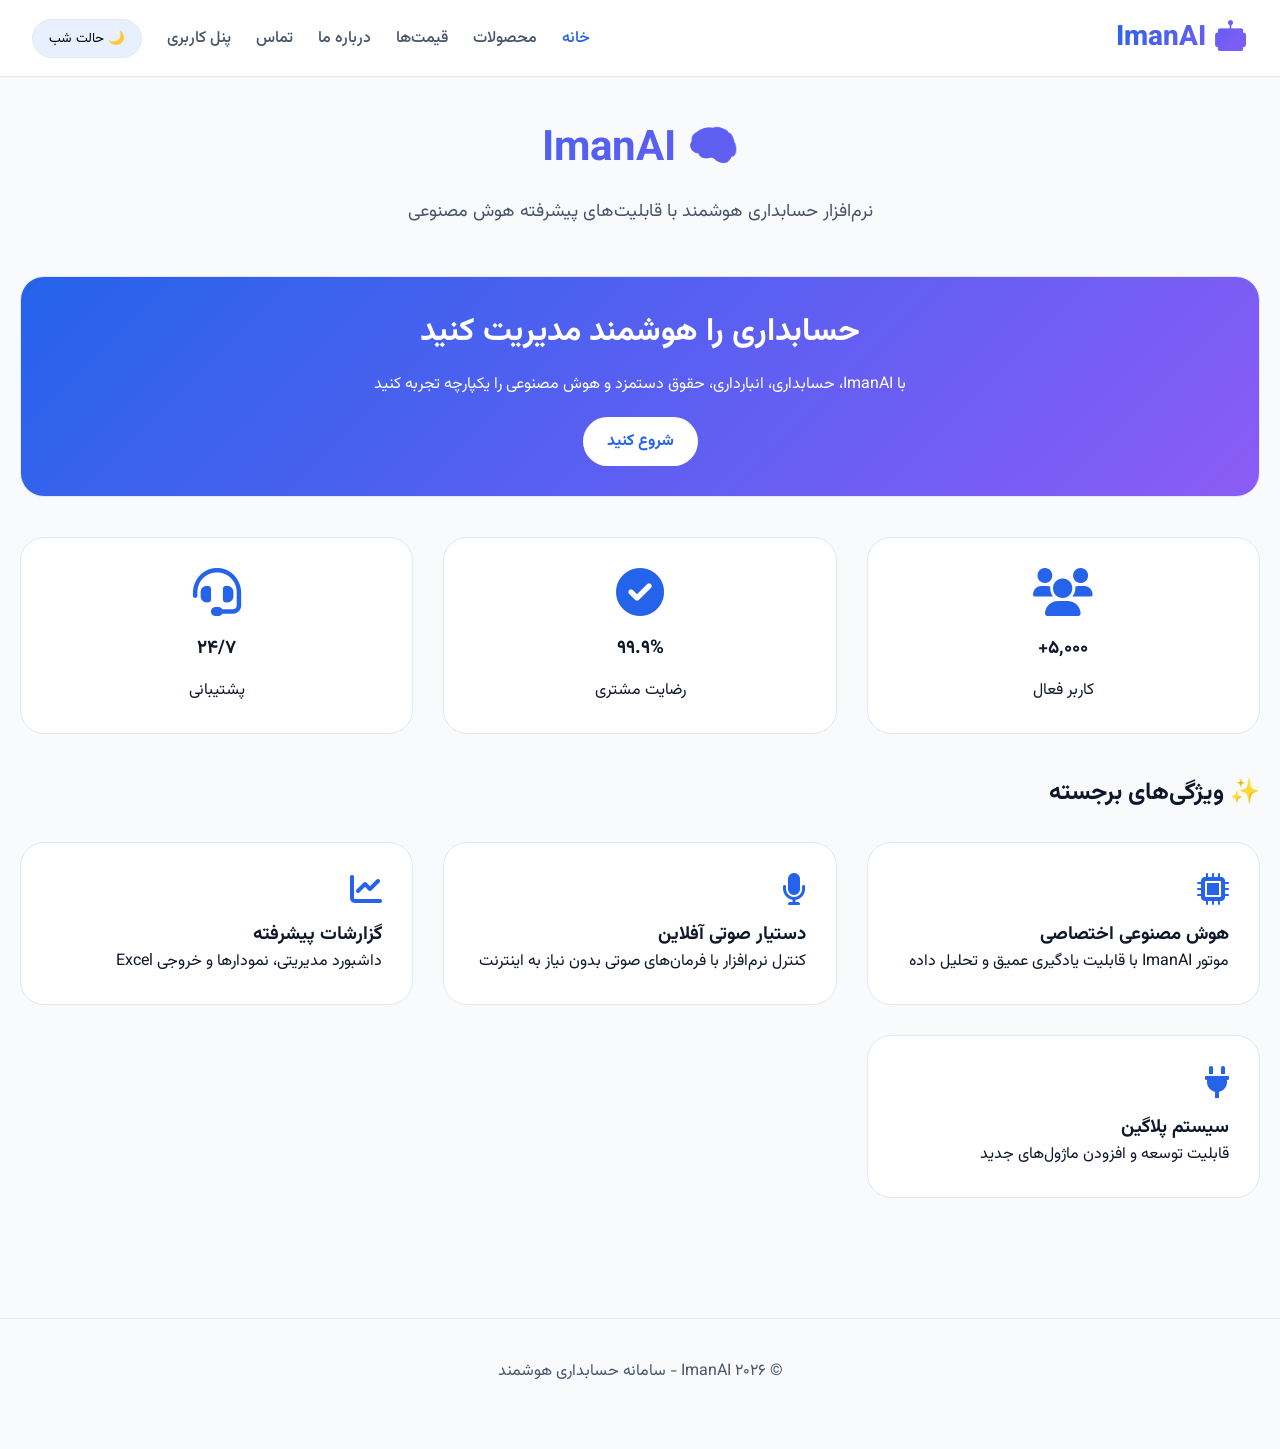
==== commit 5e7b8b04: "Update index.html Signed-off-by: neonpresents01-beep <neonpresents01@gmail.com>" ====
--- a/docs/index.html
+++ b/docs/index.html
@@ -103,3 +103,5 @@
 </script>
 </body>
 </html>
+
+‌
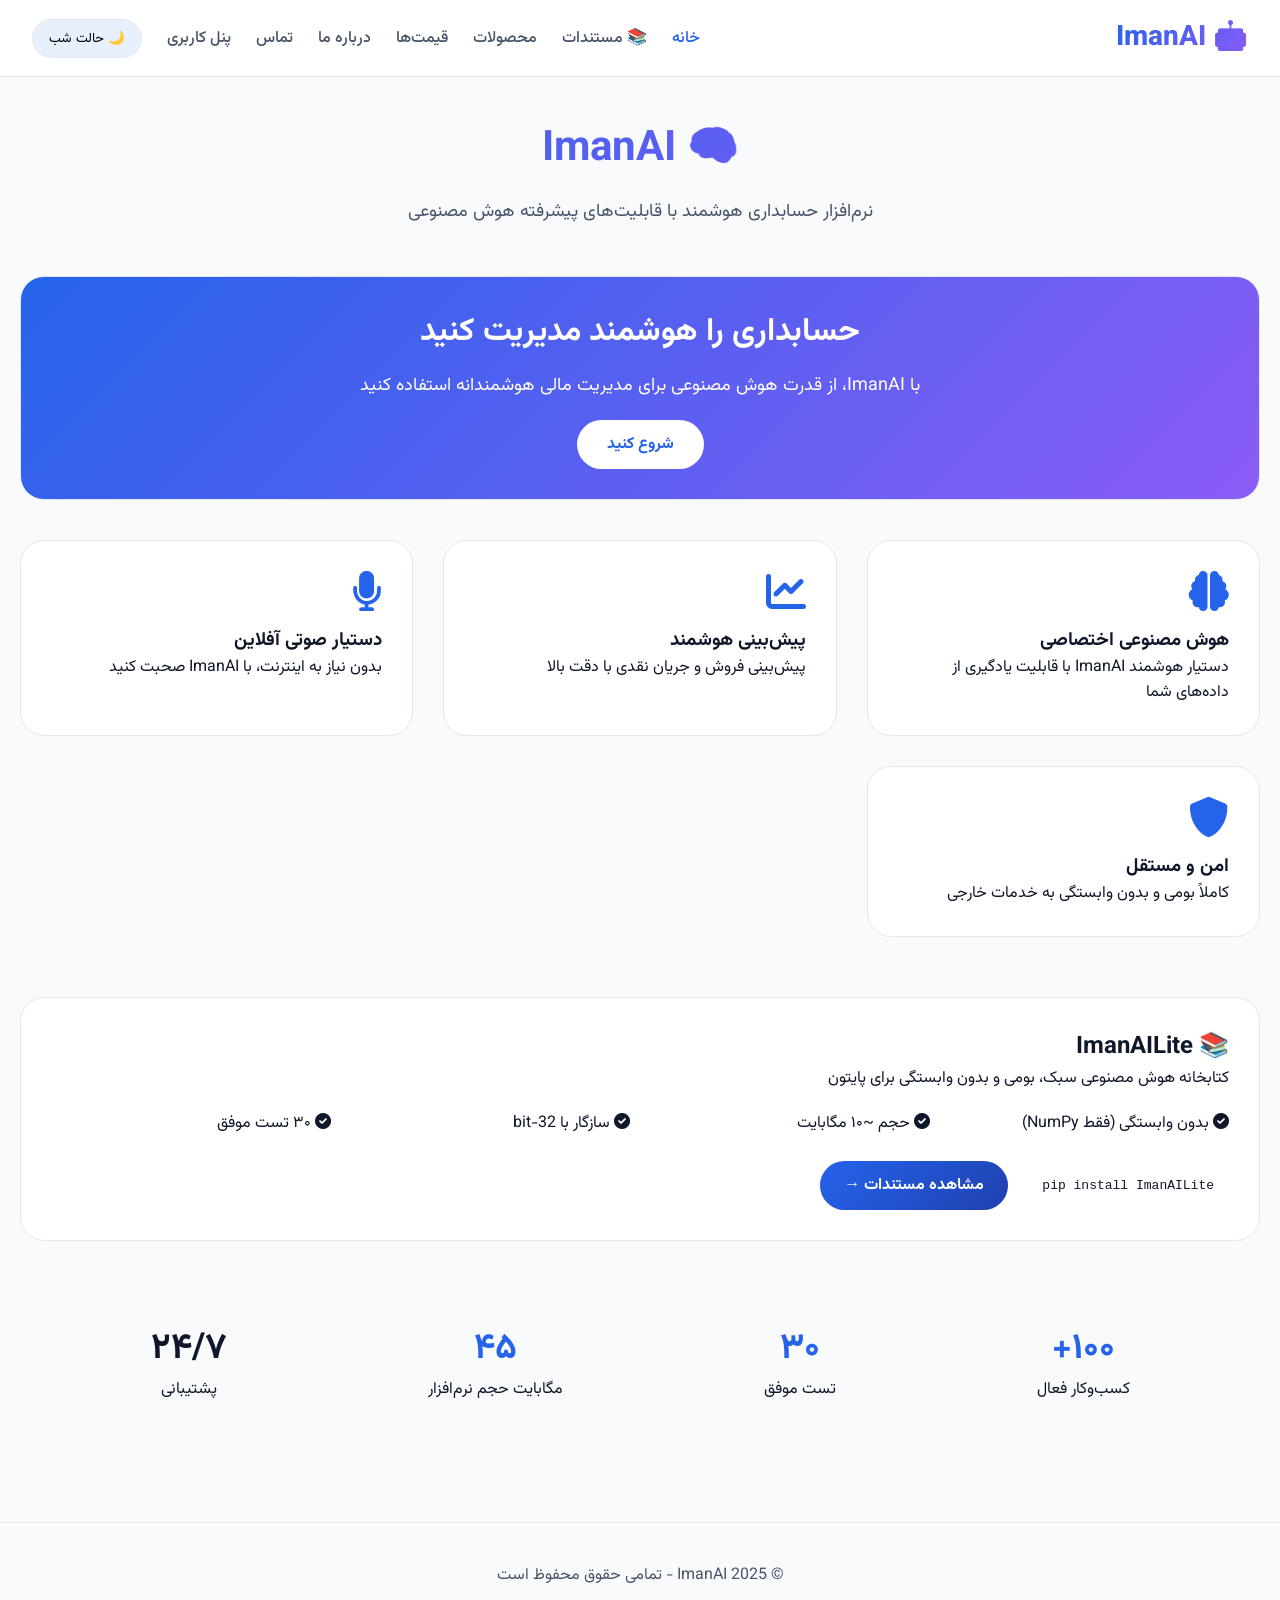
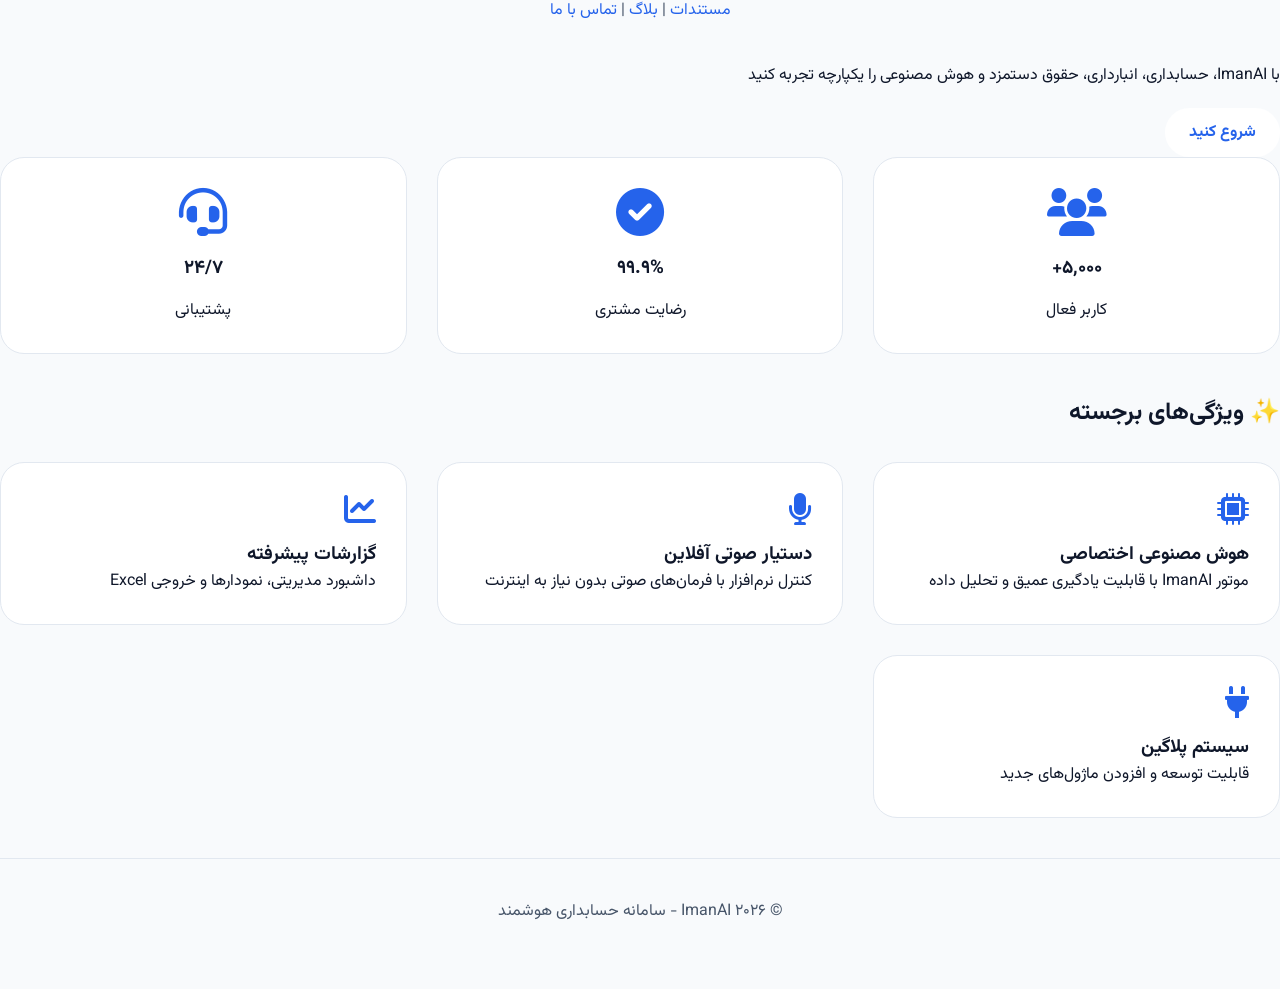
==== commit 855f899f: "Update index.html Signed-off-by: neonpresents01-beep <neonpresents01@gmail.com>" ====
--- a/docs/index.html
+++ b/docs/index.html
@@ -15,6 +15,7 @@
         <a href="index.html" class="logo">🤖 ImanAI</a>
         <div class="nav-links">
             <a href="index.html" class="active">خانه</a>
+            <a href="docs.html">📚 مستندات</a>
             <a href="products.html">محصولات</a>
             <a href="pricing.html">قیمت‌ها</a>
             <a href="about.html">درباره ما</a>
@@ -34,7 +35,96 @@
     <!-- بنر -->
     <div class="card" style="text-align: center; background: linear-gradient(135deg, var(--primary), var(--purple)); color: white; margin-bottom: 40px;">
         <h2 style="font-size: 32px; margin-bottom: 15px;">حسابداری را هوشمند مدیریت کنید</h2>
-        <p style="margin-bottom: 20px;">با ImanAI، حسابداری، انبارداری، حقوق دستمزد و هوش مصنوعی را یکپارچه تجربه کنید</p>
+        <p style="font-size: 18px; margin-bottom: 20px;">با ImanAI، از قدرت هوش مصنوعی برای مدیریت مالی هوشمندانه استفاده کنید</p>
+        <a href="products.html" style="display: inline-block; background: white; color: var(--primary); padding: 12px 30px; border-radius: 30px; text-decoration: none; font-weight: bold;">شروع کنید</a>
+    </div>
+
+    <!-- ویژگی‌ها -->
+    <div style="display: grid; grid-template-columns: repeat(auto-fit, minmax(300px, 1fr)); gap: 30px; margin-bottom: 60px;">
+        <div class="card">
+            <i class="fas fa-brain" style="font-size: 40px; color: var(--primary); margin-bottom: 15px;"></i>
+            <h3>هوش مصنوعی اختصاصی</h3>
+            <p>دستیار هوشمند ImanAI با قابلیت یادگیری از داده‌های شما</p>
+        </div>
+        <div class="card">
+            <i class="fas fa-chart-line" style="font-size: 40px; color: var(--primary); margin-bottom: 15px;"></i>
+            <h3>پیش‌بینی هوشمند</h3>
+            <p>پیش‌بینی فروش و جریان نقدی با دقت بالا</p>
+        </div>
+        <div class="card">
+            <i class="fas fa-microphone" style="font-size: 40px; color: var(--primary); margin-bottom: 15px;"></i>
+            <h3>دستیار صوتی آفلاین</h3>
+            <p>بدون نیاز به اینترنت، با ImanAI صحبت کنید</p>
+        </div>
+        <div class="card">
+            <i class="fas fa-shield-alt" style="font-size: 40px; color: var(--primary); margin-bottom: 15px;"></i>
+            <h3>امن و مستقل</h3>
+            <p>کاملاً بومی و بدون وابستگی به خدمات خارجی</p>
+        </div>
+    </div>
+
+    <!-- ImanAILite -->
+    <div class="card" style="margin-bottom: 40px;">
+        <h2>📚 ImanAILite</h2>
+        <p style="margin-bottom: 15px;">کتابخانه هوش مصنوعی سبک، بومی و بدون وابستگی برای پایتون</p>
+        <div class="features-grid" style="display: flex; flex-wrap: wrap; gap: 20px; margin-top: 20px;">
+            <div style="flex: 1; min-width: 200px;">
+                <i class="fas fa-check-circle" style="color: var(--secondary);"></i> بدون وابستگی (فقط NumPy)
+            </div>
+            <div style="flex: 1; min-width: 200px;">
+                <i class="fas fa-check-circle" style="color: var(--secondary);"></i> حجم ~۱۰ مگابایت
+            </div>
+            <div style="flex: 1; min-width: 200px;">
+                <i class="fas fa-check-circle" style="color: var(--secondary);"></i> سازگار با 32-bit
+            </div>
+            <div style="flex: 1; min-width: 200px;">
+                <i class="fas fa-check-circle" style="color: var(--secondary);"></i> ۳۰ تست موفق
+            </div>
+        </div>
+        <div style="margin-top: 25px;">
+            <code style="background: var(--bg); padding: 10px 15px; border-radius: 8px; display: inline-block;">pip install ImanAILite</code>
+            <a href="docs.html" class="btn" style="margin-right: 15px;">مشاهده مستندات →</a>
+        </div>
+    </div>
+
+    <!-- آمار -->
+    <div style="display: flex; justify-content: space-around; flex-wrap: wrap; gap: 20px; background: var(--surface); border-radius: 20px; padding: 40px; text-align: center;">
+        <div>
+            <h2 style="font-size: 36px; color: var(--primary);">۱۰۰+</h2>
+            <p>کسب‌وکار فعال</p>
+        </div>
+        <div>
+            <h2 style="font-size: 36px; color: var(--primary);">۳۰</h2>
+            <p>تست موفق</p>
+        </div>
+        <div>
+            <h2 style="font-size: 36px; color: var(--primary);">۴۵</h2>
+            <p>مگابایت حجم نرم‌افزار</p>
+        </div>
+        <div>
+            <h2 style="font-size: 36px; color: var(--primary));">۲۴/۷</h2>
+            <p>پشتیبانی</p>
+        </div>
+    </div>
+</div>
+
+<div class="footer">
+    <p>© 2025 ImanAI - تمامی حقوق محفوظ است</p>
+    <p style="margin-top: 10px;">
+        <a href="docs.html" style="color: var(--primary); text-decoration: none;">مستندات</a> |
+        <a href="#" style="color: var(--primary); text-decoration: none;">بلاگ</a> |
+        <a href="contact.html" style="color: var(--primary); text-decoration: none;">تماس با ما</a>
+    </p>
+</div>
+
+<script>
+    function toggleTheme() {
+        document.body.classList.toggle('dark-mode');
+    }
+</script>
+
+</body>
+    </html>        <p style="margin-bottom: 20px;">با ImanAI، حسابداری، انبارداری، حقوق دستمزد و هوش مصنوعی را یکپارچه تجربه کنید</p>
         <a href="pricing.html" class="btn" style="background: white; color: var(--primary);">شروع کنید</a>
     </div>
 
